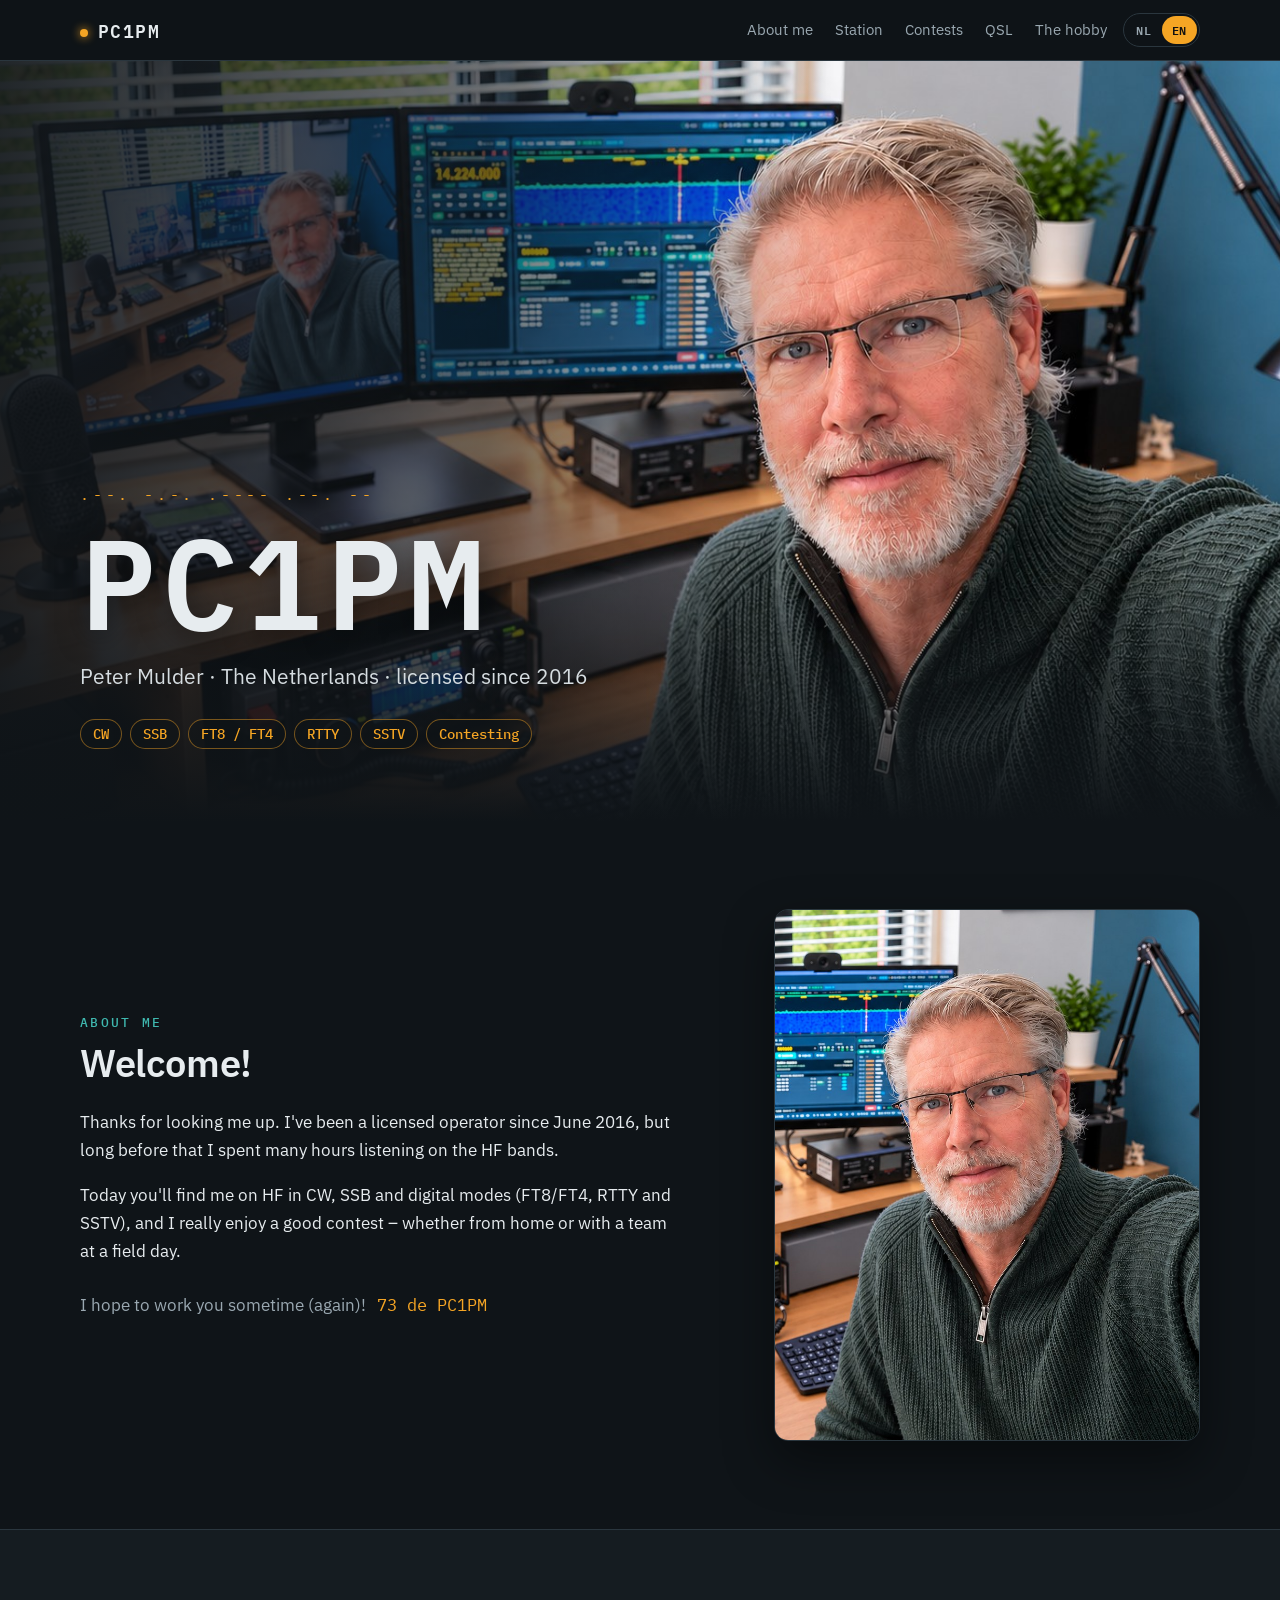
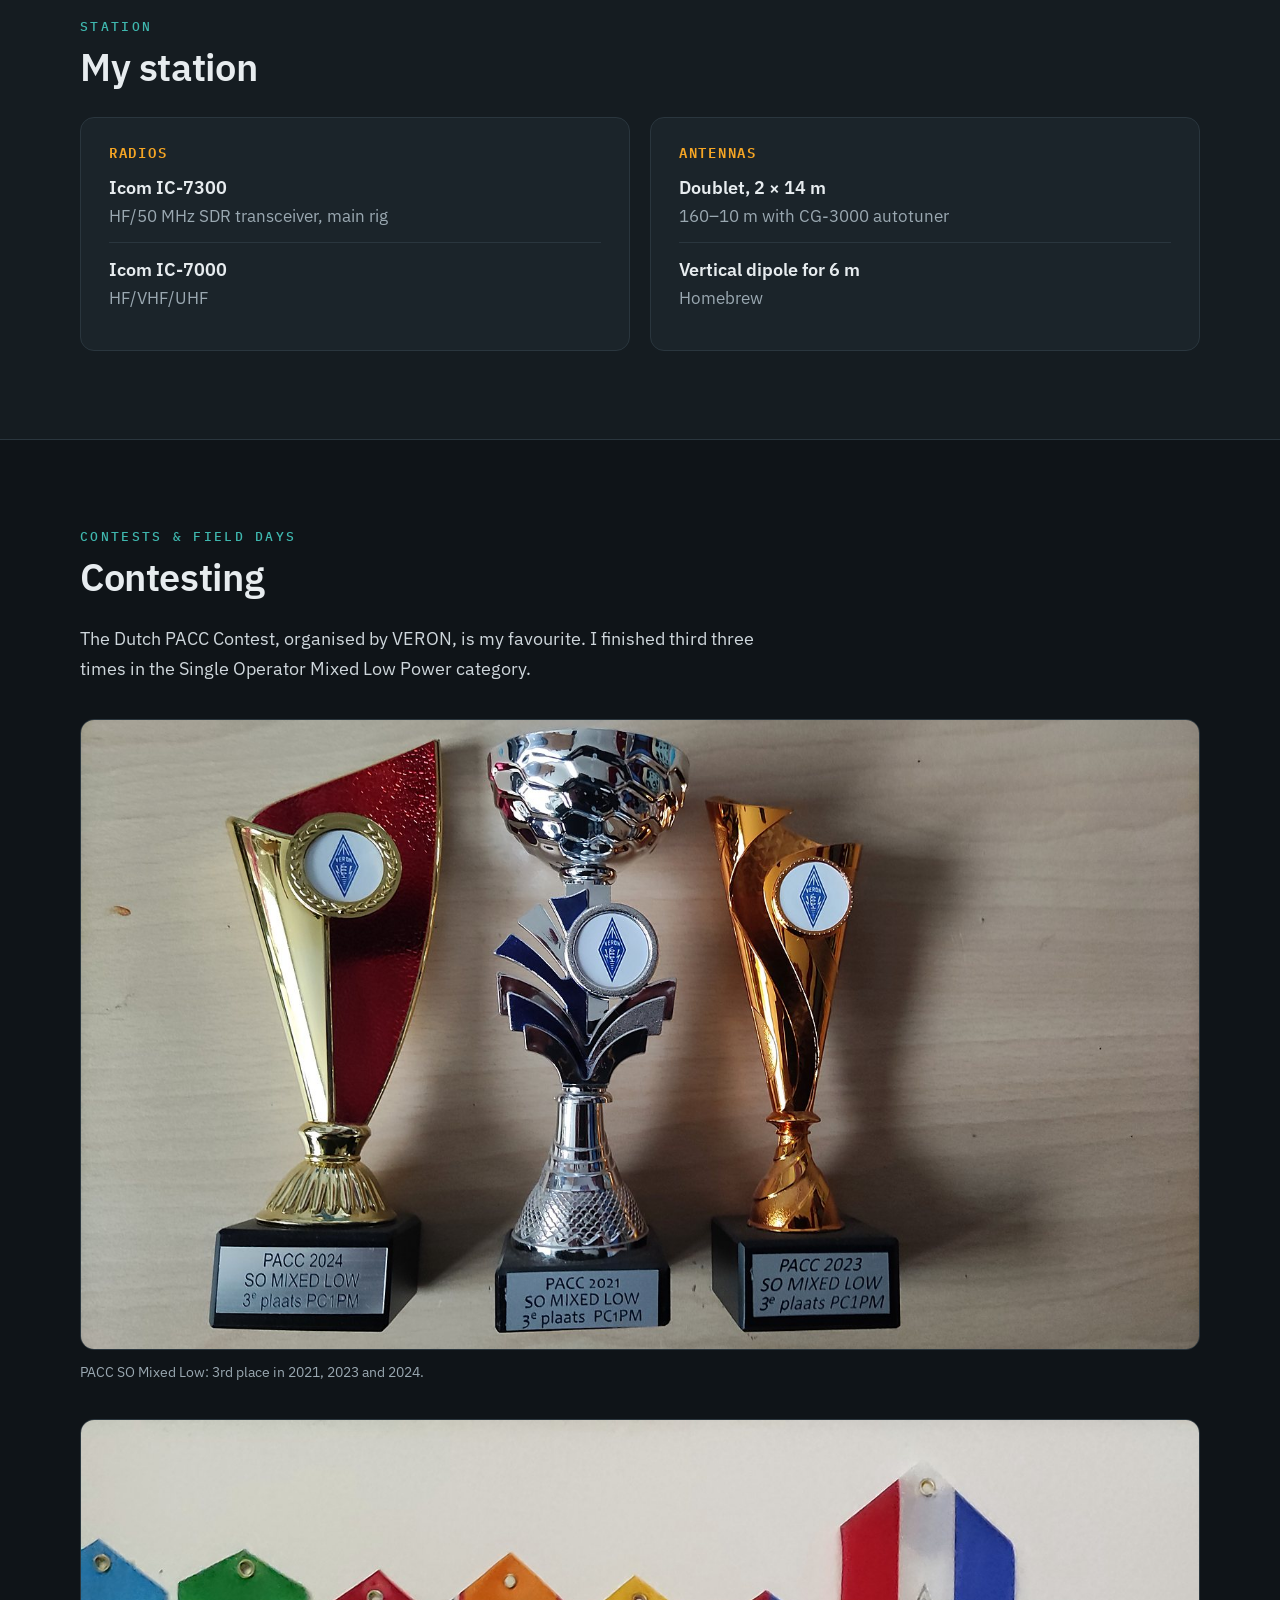
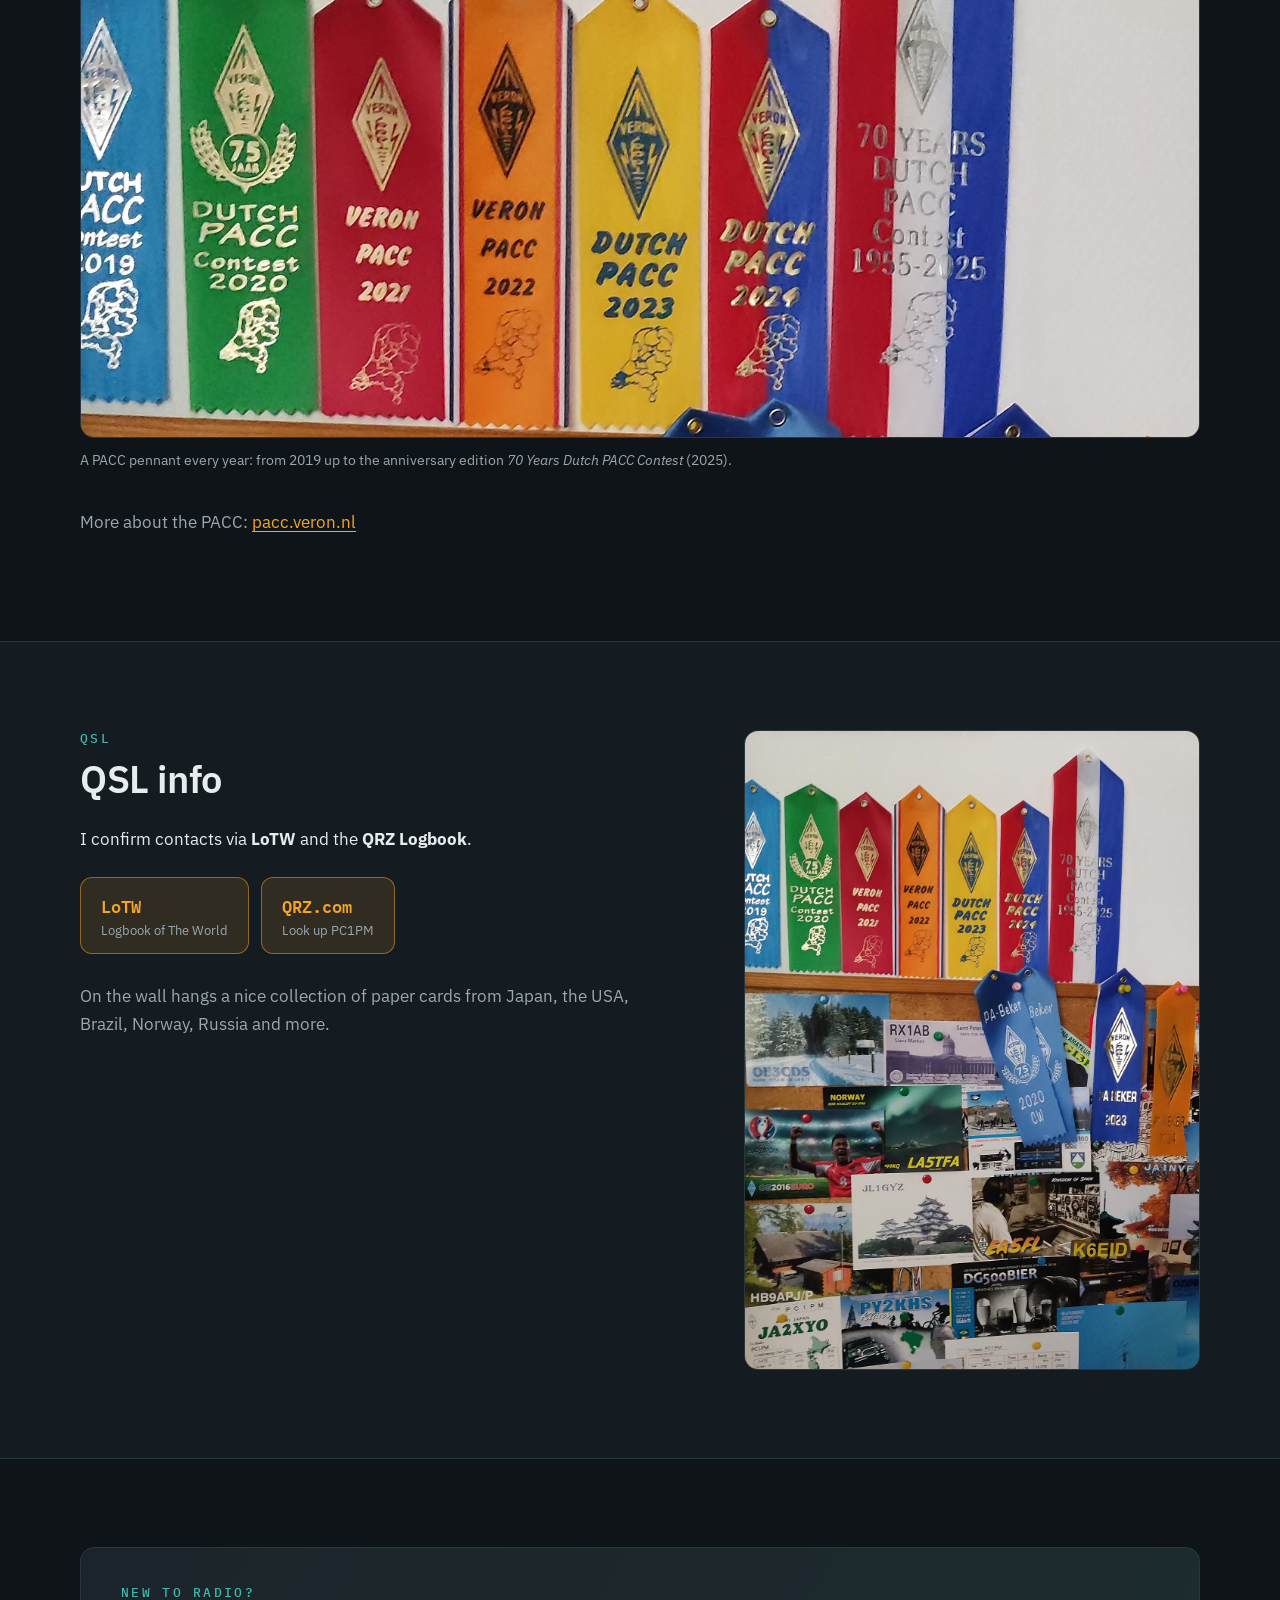
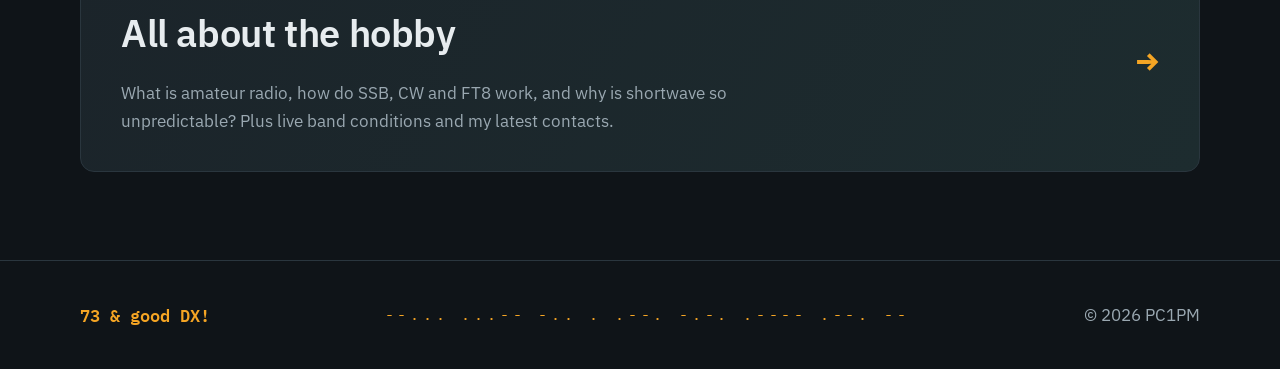
==== en/index.html @ 9e623120 "Eerste versie website pc1pm.nl Tweetalige statische site (NL/EN) voor zendamateur-call PC1PM: homepa" ====
<!doctype html>
<html lang="en">
<head>
  <meta charset="utf-8">
  <meta name="viewport" content="width=device-width, initial-scale=1">
  <title>PC1PM – Peter Mulder, radio amateur from the Netherlands</title>
  <meta name="description" content="PC1PM – Peter, licensed radio amateur since 2016. Active on HF in CW, SSB and digital modes, with a passion for contesting.">
  <link rel="alternate" hreflang="nl" href="https://pc1pm.nl/">
  <link rel="alternate" hreflang="en" href="https://pc1pm.nl/en/">
  <link rel="alternate" hreflang="x-default" href="https://pc1pm.nl/">
  <meta property="og:title" content="PC1PM – radio amateur from the Netherlands">
  <meta property="og:description" content="CW, SSB, FT8/FT4, RTTY, SSTV and contesting. QSL via LoTW and the QRZ Logbook.">
  <meta property="og:image" content="https://pc1pm.nl/img/web/og-pc1pm.jpg">
  <meta property="og:url" content="https://pc1pm.nl/en/">
  <meta property="og:type" content="website">
  <meta property="og:locale" content="en_GB">
  <link rel="icon" href="../favicon.svg" type="image/svg+xml">
  <link rel="preconnect" href="https://fonts.googleapis.com">
  <link rel="preconnect" href="https://fonts.gstatic.com" crossorigin>
  <link href="https://fonts.googleapis.com/css2?family=IBM+Plex+Mono:wght@500;600&family=IBM+Plex+Sans:wght@400;500;600&display=swap" rel="stylesheet">
  <link rel="stylesheet" href="../css/style.css">
</head>
<body>

<header class="topbar">
  <div class="wrap topbar__inner">
    <a class="brand" href="index.html">PC1PM</a>
    <nav class="nav" aria-label="Main menu">
      <a href="#about">About me</a>
      <a href="#station">Station</a>
      <a href="#contests">Contests</a>
      <a href="#qsl">QSL</a>
      <a href="hobby.html">The hobby</a>
    </nav>
    <div class="lang-switch" aria-label="Language">
      <a href="../index.html" hreflang="nl" lang="nl">NL</a>
      <a href="index.html" aria-current="true" lang="en">EN</a>
    </div>
  </div>
</header>

<main id="top">

  <!-- HERO -->
  <section class="hero">
    <img class="hero__img" src="../img/web/peter-shack-hero.jpg" alt="Peter, PC1PM, at his station with the Icom IC-7300 and two screens running SDR software" width="1448" height="815">
    <div class="hero__shade"></div>
    <div class="wrap hero__content">
      <p class="morse" aria-hidden="true">.--. -.-. .---- .--. --</p>
      <h1 class="hero__call">PC1PM</h1>
      <p class="hero__sub">Peter Mulder · The Netherlands · licensed since 2016</p>
      <ul class="tags" aria-label="Modes">
        <li>CW</li><li>SSB</li><li>FT8 / FT4</li><li>RTTY</li><li>SSTV</li><li>Contesting</li>
      </ul>
    </div>
  </section>


  <!-- ABOUT -->
  <section id="about" class="section wrap split">
    <div>
      <p class="kicker">About me</p>
      <h2>Welcome!</h2>
      <p>Thanks for looking me up. I've been a licensed operator since June 2016, but long before that I spent many hours listening on the HF bands.</p>
      <p>Today you'll find me on HF in CW, SSB and digital modes (FT8/FT4, RTTY and SSTV), and I really enjoy a good contest – whether from home or with a team at a field day.</p>
      <p class="sign">I hope to work you sometime (again)! <span class="mono">73 de PC1PM</span></p>
    </div>
    <figure class="portrait">
      <img src="../img/web/peter-portret.jpg" alt="Portrait of Peter, PC1PM, in his shack" width="808" height="1010" loading="lazy">
    </figure>
  </section>

  <!-- STATION -->
  <section id="station" class="section section--alt">
    <div class="wrap">
      <p class="kicker">Station</p>
      <h2>My station</h2>
      <div class="cards">
        <article class="card">
          <h3>Radios</h3>
          <ul class="list">
            <li><strong>Icom IC-7300</strong><span>HF/50 MHz SDR transceiver, main rig</span></li>
            <li><strong>Icom IC-7000</strong><span>HF/VHF/UHF</span></li>
          </ul>
        </article>
        <article class="card">
          <h3>Antennas</h3>
          <ul class="list">
            <li><strong>Doublet, 2 × 14 m</strong><span>160–10 m with CG-3000 autotuner</span></li>
            <li><strong>Vertical dipole for 6 m</strong><span>Homebrew</span></li>
          </ul>
        </article>
      </div>
    </div>
  </section>

  <!-- CONTESTS -->
  <section id="contests" class="section wrap">
    <p class="kicker">Contests &amp; field days</p>
    <h2>Contesting</h2>
    <p class="lead">The Dutch PACC Contest, organised by VERON, is my favourite. I finished third three times in the Single Operator Mixed Low Power category.</p>

    <figure class="wide">
      <img src="../img/web/pacc-bekers.jpg" alt="Three trophies: PACC 2024, 2021 and 2023, SO Mixed Low, 3rd place PC1PM" width="1600" height="899" loading="lazy">
      <figcaption>PACC SO Mixed Low: 3rd place in 2021, 2023 and 2024.</figcaption>
    </figure>

    <figure class="wide">
      <img src="../img/web/pacc-wimpels.jpg" alt="A row of PACC pennants from 2019 up to 70 Years Dutch PACC Contest 1955–2025" width="1600" height="883" loading="lazy">
      <figcaption>A PACC pennant every year: from 2019 up to the anniversary edition <em>70 Years Dutch PACC Contest</em> (2025).</figcaption>
    </figure>
    <p class="more">More about the PACC: <a href="https://pacc.veron.nl" rel="noopener">pacc.veron.nl</a></p>
  </section>

  <!-- QSL -->
  <section id="qsl" class="section section--alt">
    <div class="wrap split split--qsl">
      <div>
        <p class="kicker">QSL</p>
        <h2>QSL info</h2>
        <p>I confirm contacts via <strong>LoTW</strong> and the <strong>QRZ Logbook</strong>.</p>
        <div class="qsl-buttons">
          <a class="btn" href="https://lotw.arrl.org" rel="noopener">LoTW <span>Logbook of The World</span></a>
          <a class="btn" href="https://www.qrz.com/db/PC1PM" rel="noopener">QRZ.com <span>Look up PC1PM</span></a>
        </div>
        <p class="muted">On the wall hangs a nice collection of paper cards from Japan, the USA, Brazil, Norway, Russia and more.</p>
      </div>
      <figure class="qsl-wall">
        <img src="../img/web/qsl-wand.jpg" alt="Pin board with PACC pennants, PA Cup pennants and QSL cards from all over the world" width="1200" height="2135" loading="lazy">
      </figure>
    </div>
  </section>

  <!-- TEASER HOBBY -->
  <section class="section wrap">
    <a class="teaser" href="hobby.html">
      <div>
        <p class="kicker">New to radio?</p>
        <h2>All about the hobby</h2>
        <p>What is amateur radio, how do SSB, CW and FT8 work, and why is shortwave so unpredictable? Plus live band conditions and my latest contacts.</p>
      </div>
      <span class="teaser__arrow" aria-hidden="true">→</span>
    </a>
  </section>

</main>

<footer class="footer">
  <div class="wrap footer__inner">
    <p class="mono">73 &amp; good DX!</p>
    <p class="morse" aria-hidden="true">--... ...-- -.. . .--. -.-. .---- .--. --</p>
    <p class="muted">© 2026 PC1PM</p>
  </div>
</footer>

</body>
</html>
---- css/style.css ----
/* PC1PM – stijl. Donker "shack"-thema met een amberkleurig accent, als het display van een transceiver. */

:root {
  --bg: #0f1418;
  --bg-alt: #151c21;
  --surface: #1b242a;
  --line: #2a363e;
  --text: #e7ecef;
  --muted: #9aa8b1;
  --accent: #f5a524;       /* amber, als een frequentie-display */
  --accent-soft: rgba(245, 165, 36, .12);
  --teal: #3fb8af;         /* de muur van de shack */
  --radius: 14px;
  --wrap: 1120px;
  --mono: "IBM Plex Mono", ui-monospace, Consolas, monospace;
  --sans: "IBM Plex Sans", system-ui, -apple-system, "Segoe UI", sans-serif;
}

*, *::before, *::after { box-sizing: border-box; }

html { scroll-behavior: smooth; scroll-padding-top: 72px; }

body {
  margin: 0;
  background: var(--bg);
  color: var(--text);
  font: 400 17px/1.65 var(--sans);
  -webkit-font-smoothing: antialiased;
}

img { max-width: 100%; height: auto; display: block; }
a { color: var(--accent); text-underline-offset: 3px; }
a:hover { color: #ffc35c; }

h1, h2, h3 { line-height: 1.15; margin: 0 0 .6em; }
h2 { font-size: clamp(1.7rem, 3.2vw, 2.4rem); font-weight: 600; letter-spacing: -.01em; }
h3 { font-size: 1.1rem; font-weight: 600; }
p { margin: 0 0 1em; }

.wrap { width: min(100% - 32px, var(--wrap)); margin-inline: auto; }
.mono { font-family: var(--mono); }
.muted { color: var(--muted); }

/* ---------- topbar ---------- */
.topbar {
  position: sticky; top: 0; z-index: 10;
  background: rgba(15, 20, 24, .82);
  backdrop-filter: blur(10px);
  border-bottom: 1px solid var(--line);
}
.topbar__inner { display: flex; align-items: center; justify-content: space-between; height: 60px; gap: 16px; }
.brand {
  font: 600 1.15rem var(--mono); letter-spacing: .08em;
  color: var(--text); text-decoration: none;
}
.brand::before { content: ""; display: inline-block; width: 8px; height: 8px; border-radius: 50%; background: var(--accent); margin-right: 10px; box-shadow: 0 0 10px var(--accent); vertical-align: middle; }
.nav { display: flex; gap: 22px; overflow-x: auto; scrollbar-width: none; }
.nav a { color: var(--muted); text-decoration: none; font-size: .95rem; white-space: nowrap; }
.nav a:hover, .nav a[aria-current="page"] { color: var(--text); }
.nav { margin-left: auto; }

.lang-switch { display: flex; border: 1px solid var(--line); border-radius: 999px; padding: 2px; flex: none; }
.lang-switch a {
  font: 600 .78rem var(--mono); letter-spacing: .06em;
  padding: 4px 10px; border-radius: 999px;
  color: var(--muted); text-decoration: none;
}
.lang-switch a:hover { color: var(--text); }
.lang-switch a[aria-current] { background: var(--accent); color: #111; }

/* ---------- teaser naar hobbypagina ---------- */
.teaser {
  display: flex; align-items: center; justify-content: space-between; gap: 32px;
  padding: 36px 40px; border-radius: var(--radius);
  background: linear-gradient(120deg, var(--surface), #1d2c2f);
  border: 1px solid var(--line); color: var(--text); text-decoration: none;
  transition: border-color .2s;
}
.teaser:hover { border-color: rgba(245,165,36,.6); color: var(--text); }
.teaser p:last-child { margin: 0; color: var(--muted); max-width: 62ch; }
.teaser__arrow { font: 600 2.4rem var(--mono); color: var(--accent); flex: none; }

/* ---------- hobbypagina ---------- */
.page-head { padding: 72px 0 24px; }
.page-head h1 { font-size: clamp(2.2rem, 5vw, 3.4rem); font-weight: 600; letter-spacing: -.015em; }
.page-head .lead { margin-bottom: 0; }

.toc { display: flex; flex-wrap: wrap; gap: 8px; list-style: none; padding: 0; margin: 28px 0 0; counter-reset: toc; }
.toc a {
  display: inline-block; padding: 7px 14px; border-radius: 999px;
  background: var(--surface); border: 1px solid var(--line);
  color: var(--text); text-decoration: none; font-size: .92rem;
}
.toc a::before { counter-increment: toc; content: counter(toc, decimal-leading-zero) " "; font-family: var(--mono); color: var(--accent); }
.toc a:hover { border-color: var(--accent); }

.prose { max-width: 68ch; }
.prose p { color: #cfd7dc; }

.modes { display: grid; grid-template-columns: repeat(3, 1fr); gap: 20px; margin-top: 28px; }
.mode-card { background: var(--surface); border: 1px solid var(--line); border-radius: var(--radius); padding: 24px 26px; }
.mode-card__tag { font: 600 1.5rem var(--mono); color: var(--accent); margin: 0 0 2px; }
.mode-card__name { color: var(--teal); font-size: .85rem; margin: 0 0 12px; }
.mode-card p { color: #cfd7dc; font-size: .97rem; }
.mode-card p:last-child { margin: 0; }
.mode-card .morse { margin: 10px 0 0; font-size: .9rem; letter-spacing: .18em; }

.table-scroll { overflow-x: auto; margin-top: 28px; border: 1px solid var(--line); border-radius: var(--radius); }
.band-table { width: 100%; border-collapse: collapse; min-width: 560px; background: var(--surface); }
.band-table th, .band-table td { text-align: left; padding: 12px 18px; border-top: 1px solid var(--line); vertical-align: top; }
.band-table thead th { border-top: 0; font: 600 .78rem var(--mono); letter-spacing: .12em; text-transform: uppercase; color: var(--muted); background: var(--bg-alt); }
.band-table td:first-child { font: 600 1.05rem var(--mono); color: var(--accent); white-space: nowrap; }
.band-table td:nth-child(2) { font-family: var(--mono); white-space: nowrap; color: var(--text); }
.band-table td:last-child { color: #cfd7dc; }

.diagram { margin: 32px 0; background: var(--surface); border: 1px solid var(--line); border-radius: var(--radius); padding: 20px; }
.diagram svg { width: 100%; height: auto; display: block; }
.diagram text { paint-order: stroke; stroke: var(--surface); stroke-width: 6px; stroke-linejoin: round; }
.diagram figcaption { margin-top: 12px; }

.facts { display: grid; grid-template-columns: repeat(2, 1fr); gap: 16px 40px; margin-top: 8px; }
.facts h3 { color: var(--text); margin-bottom: .3em; }
.facts p { color: #cfd7dc; margin: 0; }

.callout { border-left: 3px solid var(--accent); padding: 4px 0 4px 20px; margin: 28px 0; font-size: 1.1rem; color: var(--text); max-width: 62ch; }

.log-embed { margin-top: 28px; border-radius: var(--radius); overflow: hidden; border: 1px solid var(--line); background: #fff; }
.log-embed iframe { display: block; width: 100%; height: 490px; border: 0; }
.log-actions { margin-top: 16px; }

/* ---------- hero ---------- */
.hero { position: relative; min-height: min(88vh, 760px); display: flex; align-items: flex-end; overflow: hidden; }
.hero__img { position: absolute; inset: 0; width: 100%; height: 100%; object-fit: cover; object-position: 60% 35%; }
.hero__shade {
  position: absolute; inset: 0;
  background:
    linear-gradient(90deg, rgba(15,20,24,.92) 0%, rgba(15,20,24,.6) 38%, rgba(15,20,24,0) 65%),
    linear-gradient(0deg, var(--bg) 0%, rgba(15,20,24,0) 35%);
}
.hero__content { position: relative; padding: 0 0 72px; }
.hero__call {
  font: 600 clamp(3.6rem, 11vw, 8rem)/0.95 var(--mono);
  letter-spacing: .04em; margin: 0 0 .15em;
  text-shadow: 0 4px 30px rgba(0,0,0,.5);
}
.hero__sub { font-size: clamp(1.05rem, 2vw, 1.3rem); color: #d6dde1; margin-bottom: 1.2em; }
.morse { font-family: var(--mono); color: var(--accent); letter-spacing: .25em; font-size: .95rem; margin: 0 0 .8em; }

.tags { list-style: none; padding: 0; margin: 0; display: flex; flex-wrap: wrap; gap: 8px; }
.tags li {
  font: 500 .85rem var(--mono);
  padding: 5px 12px; border-radius: 999px;
  background: rgba(15,20,24,.6); border: 1px solid rgba(245,165,36,.45); color: var(--accent);
}

/* ---------- stats ---------- */
.stats { display: grid; grid-template-columns: repeat(4, 1fr); gap: 1px; background: var(--line); border: 1px solid var(--line); border-radius: var(--radius); overflow: hidden; margin-top: 8px; }
.stat { background: var(--surface); padding: 22px 20px; display: flex; flex-direction: column; gap: 2px; }
.stat__num { font: 600 2.1rem/1.1 var(--mono); color: var(--accent); }
.stat__label { color: var(--muted); font-size: .9rem; }
.footnote { color: var(--muted); font-size: .8rem; margin-top: 10px; }

/* ---------- sections ---------- */
.section { padding: 88px 0; }
.section.wrap { padding-inline: 0; }
.section--alt { background: var(--bg-alt); border-block: 1px solid var(--line); }
.kicker { font: 500 .8rem var(--mono); letter-spacing: .18em; text-transform: uppercase; color: var(--teal); margin-bottom: .8em; }
.lead { font-size: 1.15rem; color: #cfd7dc; max-width: 62ch; }

.split { display: grid; grid-template-columns: 1.2fr .8fr; gap: 56px; align-items: center; }
.split p { max-width: 60ch; }
.sign { margin-top: 1.5em; color: var(--muted); }
.sign .mono { color: var(--accent); margin-left: .4em; }

.portrait img { border-radius: var(--radius); border: 1px solid var(--line); box-shadow: 0 20px 50px rgba(0,0,0,.45); }
.portrait { margin: 0; }

/* ---------- station ---------- */
.cards { display: grid; grid-template-columns: repeat(2, 1fr); gap: 20px; margin-top: 28px; }
.card { background: var(--surface); border: 1px solid var(--line); border-radius: var(--radius); padding: 26px 28px; }
.card h3 { font-family: var(--mono); color: var(--accent); font-size: .9rem; letter-spacing: .12em; text-transform: uppercase; }
.list { list-style: none; padding: 0; margin: 0; }
.list li { display: flex; flex-direction: column; padding: 12px 0; border-top: 1px solid var(--line); }
.list li:first-child { border-top: 0; padding-top: 4px; }
.list strong { font-weight: 600; font-size: 1.1rem; }
.list span { color: var(--muted); }

/* ---------- contesten ---------- */
.wide { margin: 36px 0; }
.wide img { border-radius: var(--radius); border: 1px solid var(--line); width: 100%; }
figcaption { color: var(--muted); font-size: .9rem; margin-top: 10px; }

.timeline { list-style: none; padding: 0; margin: 40px 0; border-left: 2px solid var(--line); }
.timeline li { display: grid; grid-template-columns: 90px 1fr; gap: 16px; padding: 0 0 26px 24px; position: relative; }
.timeline li::before { content: ""; position: absolute; left: -7px; top: 8px; width: 12px; height: 12px; border-radius: 50%; background: var(--bg); border: 2px solid var(--accent); }
.timeline .when { font: 600 1rem var(--mono); color: var(--accent); padding-top: 1px; }
.timeline strong { display: block; font-size: 1.05rem; margin-bottom: 4px; }
.timeline p { color: var(--muted); margin: 0; max-width: 70ch; }
.more { color: var(--muted); }

/* ---------- QSL ---------- */
.split--qsl { grid-template-columns: 1fr .75fr; align-items: start; }
.qsl-buttons { display: flex; flex-wrap: wrap; gap: 12px; margin: 24px 0 28px; }
.btn {
  display: inline-flex; flex-direction: column; gap: 2px;
  padding: 14px 20px; border-radius: 12px;
  background: var(--accent-soft); border: 1px solid rgba(245,165,36,.5);
  color: var(--accent); text-decoration: none; font: 600 1.05rem var(--mono);
}
.btn span { font: 400 .82rem var(--sans); color: var(--muted); }
.btn:hover { background: rgba(245,165,36,.2); }
.qsl-wall { margin: 0; }
.qsl-wall img { border-radius: var(--radius); border: 1px solid var(--line); max-height: 640px; width: 100%; object-fit: cover; object-position: top; }

/* ---------- live ---------- */
.live { display: grid; grid-template-columns: repeat(2, 1fr); gap: 20px; margin-top: 28px; }
.live__item { margin: 0; background: var(--surface); border: 1px solid var(--line); border-radius: var(--radius); padding: 20px; }
.live__item figcaption { margin: 0 0 14px; color: var(--text); font-weight: 500; }
.live__item img { margin-inline: auto; border-radius: 8px; background: #fff; }

/* ---------- footer ---------- */
.footer { border-top: 1px solid var(--line); padding: 40px 0; }
.footer__inner { display: flex; flex-wrap: wrap; justify-content: space-between; align-items: center; gap: 12px; }
.footer p { margin: 0; }
.footer .mono { color: var(--accent); font-weight: 600; }

/* ---------- responsive ---------- */
@media (max-width: 860px) {
  .stats { grid-template-columns: repeat(2, 1fr); }
  .split, .split--qsl, .cards, .live { grid-template-columns: 1fr; gap: 32px; }
  .portrait { max-width: 420px; }
  .section { padding: 64px 0; }
  .hero { min-height: 0; display: block; }
  .hero__img { position: relative; height: auto; aspect-ratio: 4 / 3.4; object-position: 74% 30%; }
  .hero__shade { inset: auto 0 auto 0; top: 0; height: calc(100vw * 3.4 / 4); background: linear-gradient(0deg, var(--bg) 0%, rgba(15,20,24,0) 30%); }
  .hero__content { margin-top: -48px; padding-bottom: 40px; }
  .timeline li { grid-template-columns: 1fr; gap: 2px; }
  .modes, .facts { grid-template-columns: 1fr; }
  .teaser { padding: 28px 24px; }
  .teaser__arrow { display: none; }
}
@media (min-width: 861px) and (max-width: 1000px) {
  .modes { grid-template-columns: repeat(2, 1fr); }
}
@media (max-width: 640px) {
  .topbar__inner { flex-wrap: wrap; height: auto; padding: 10px 0 8px; row-gap: 6px; }
  .nav { order: 3; width: 100%; margin-left: 0; gap: 18px; }
  .nav a { font-size: .88rem; }
  .lang-switch { margin-left: auto; }
  html { scroll-padding-top: 96px; }
  .diagram { padding: 12px; }
  .diagram text { font-size: 21px; }
}
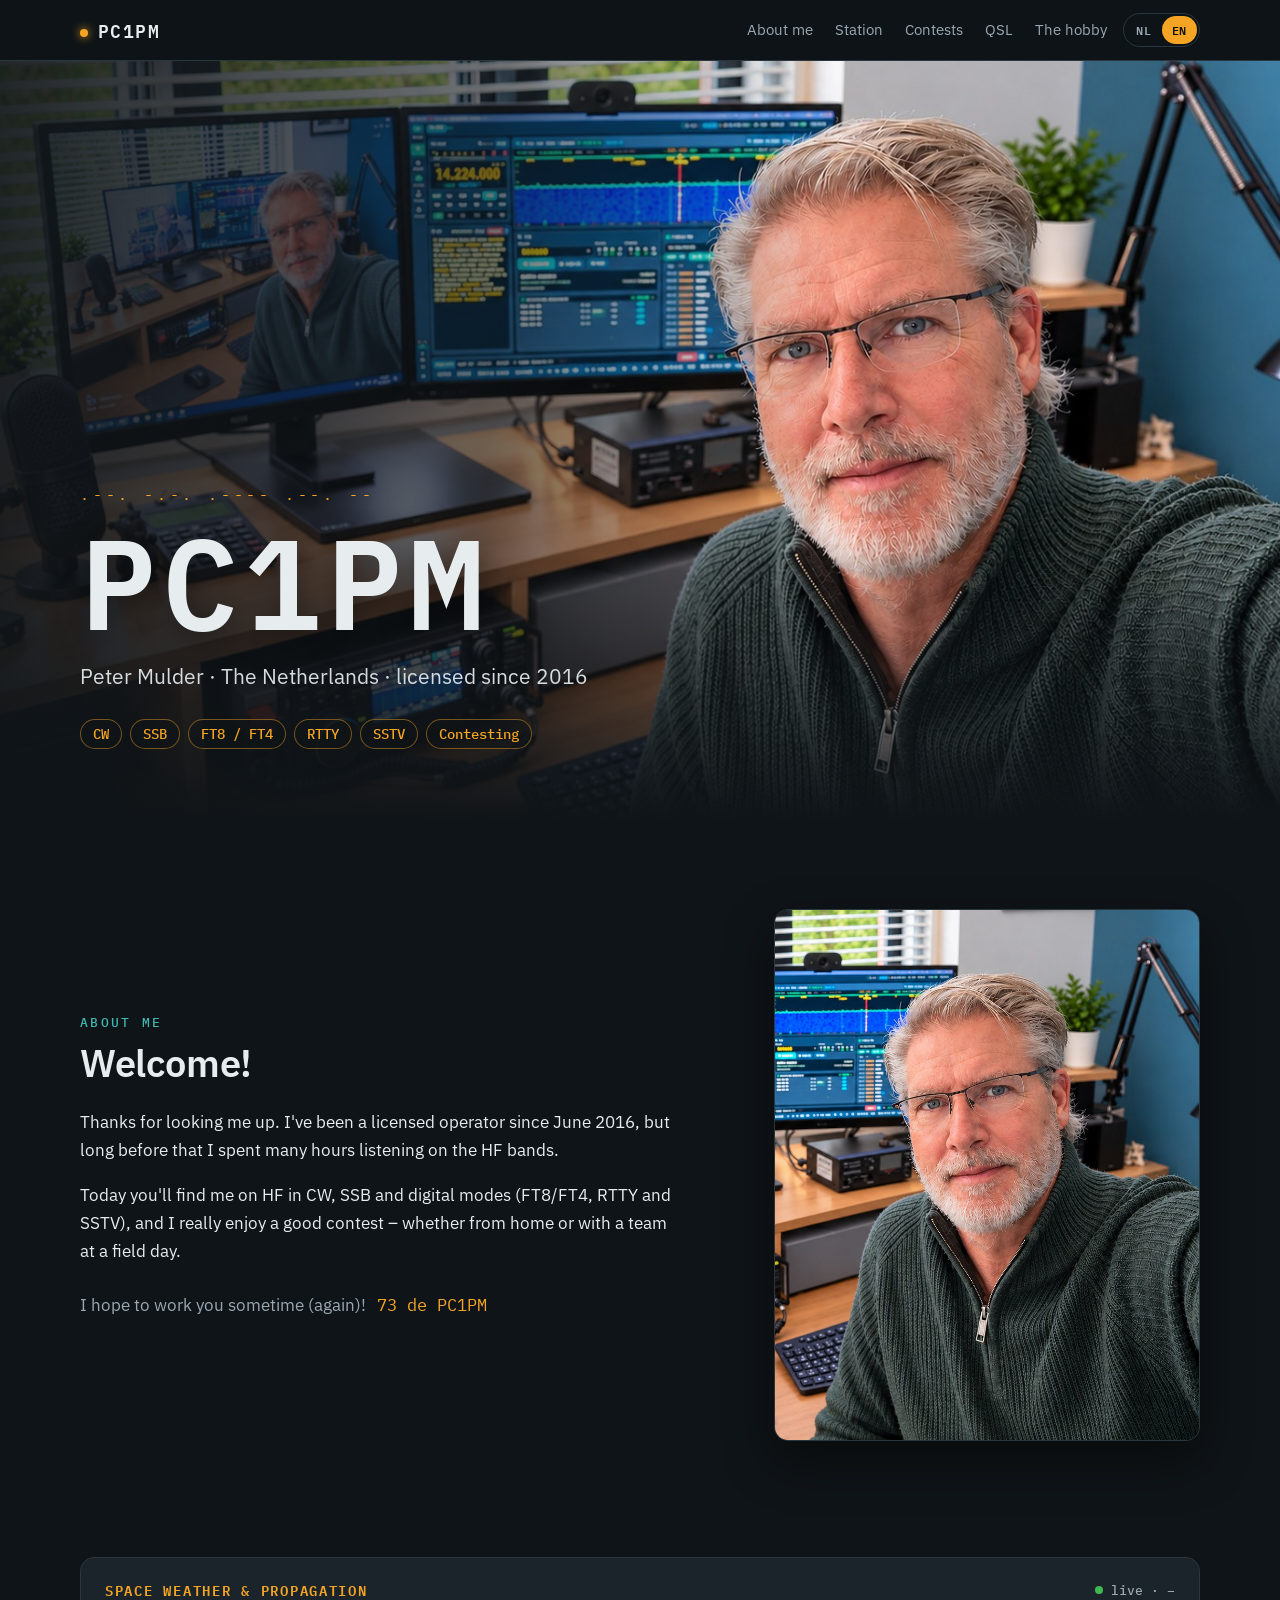
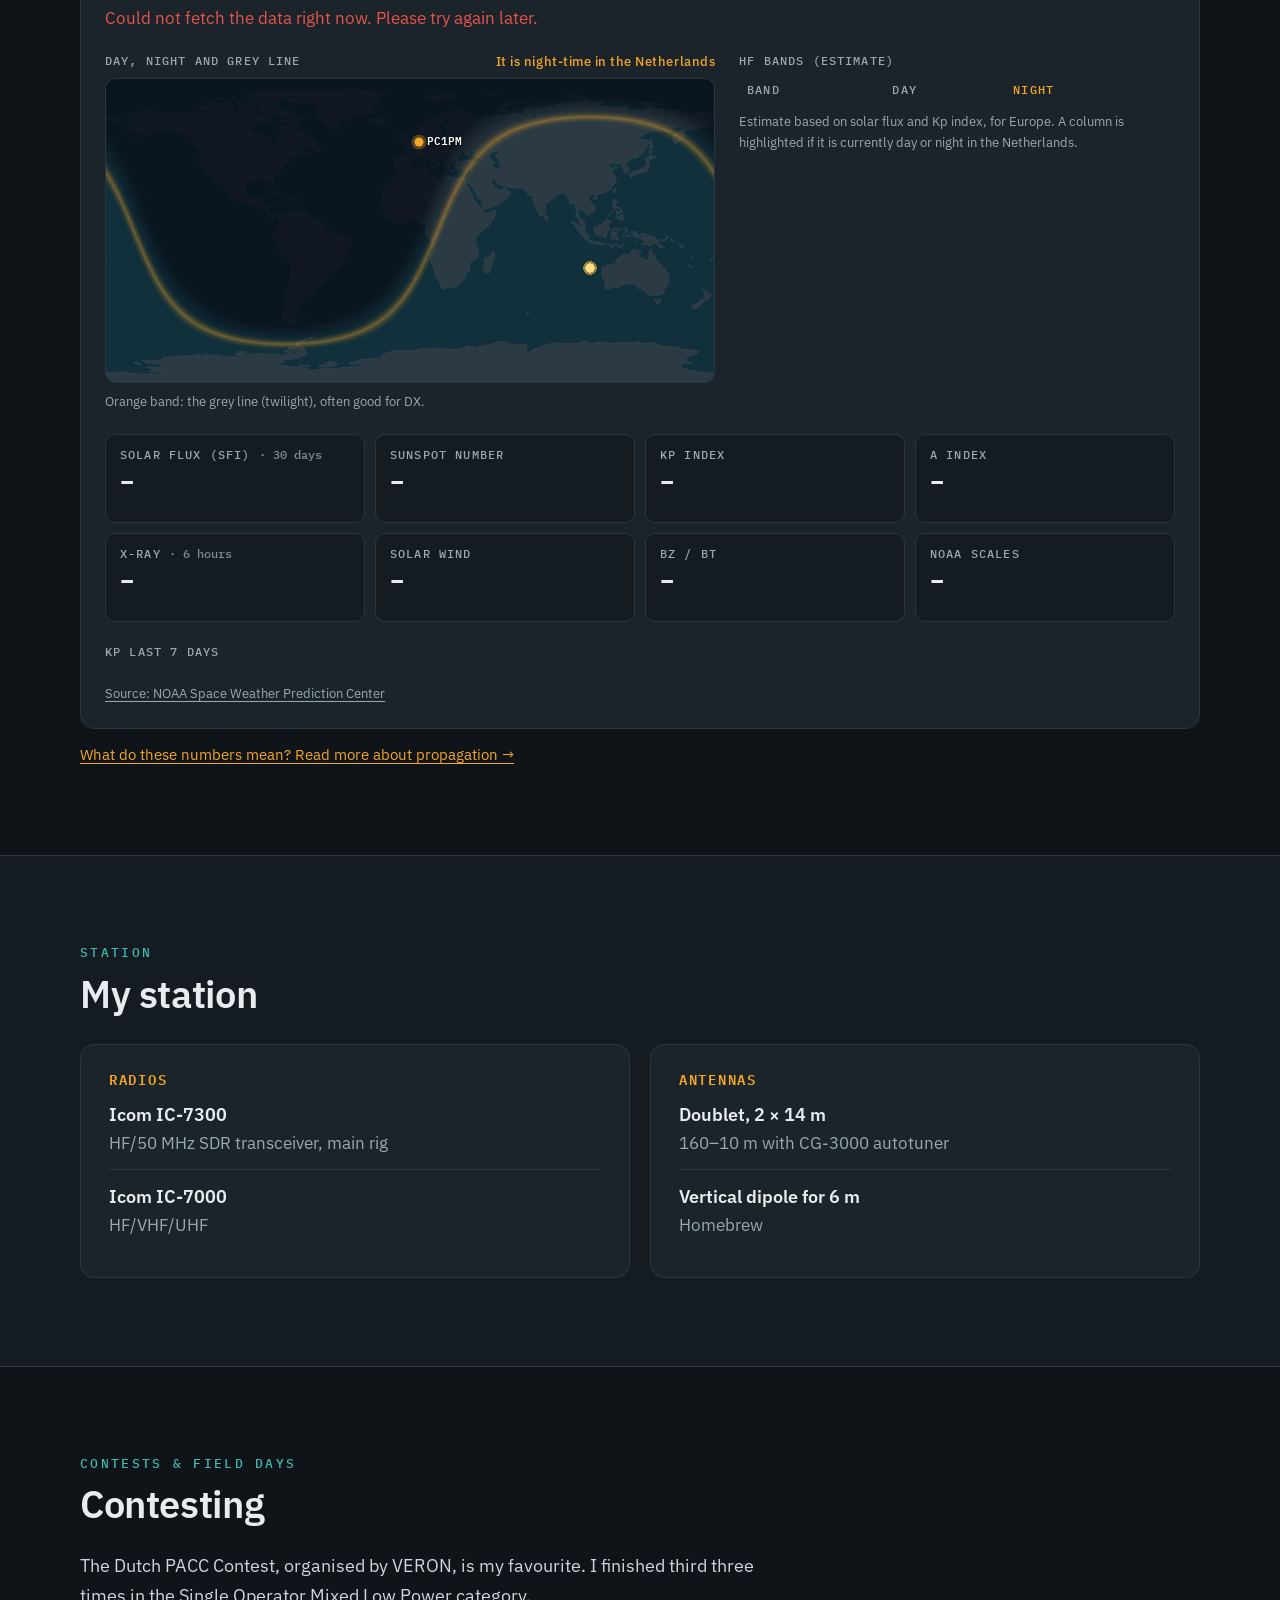
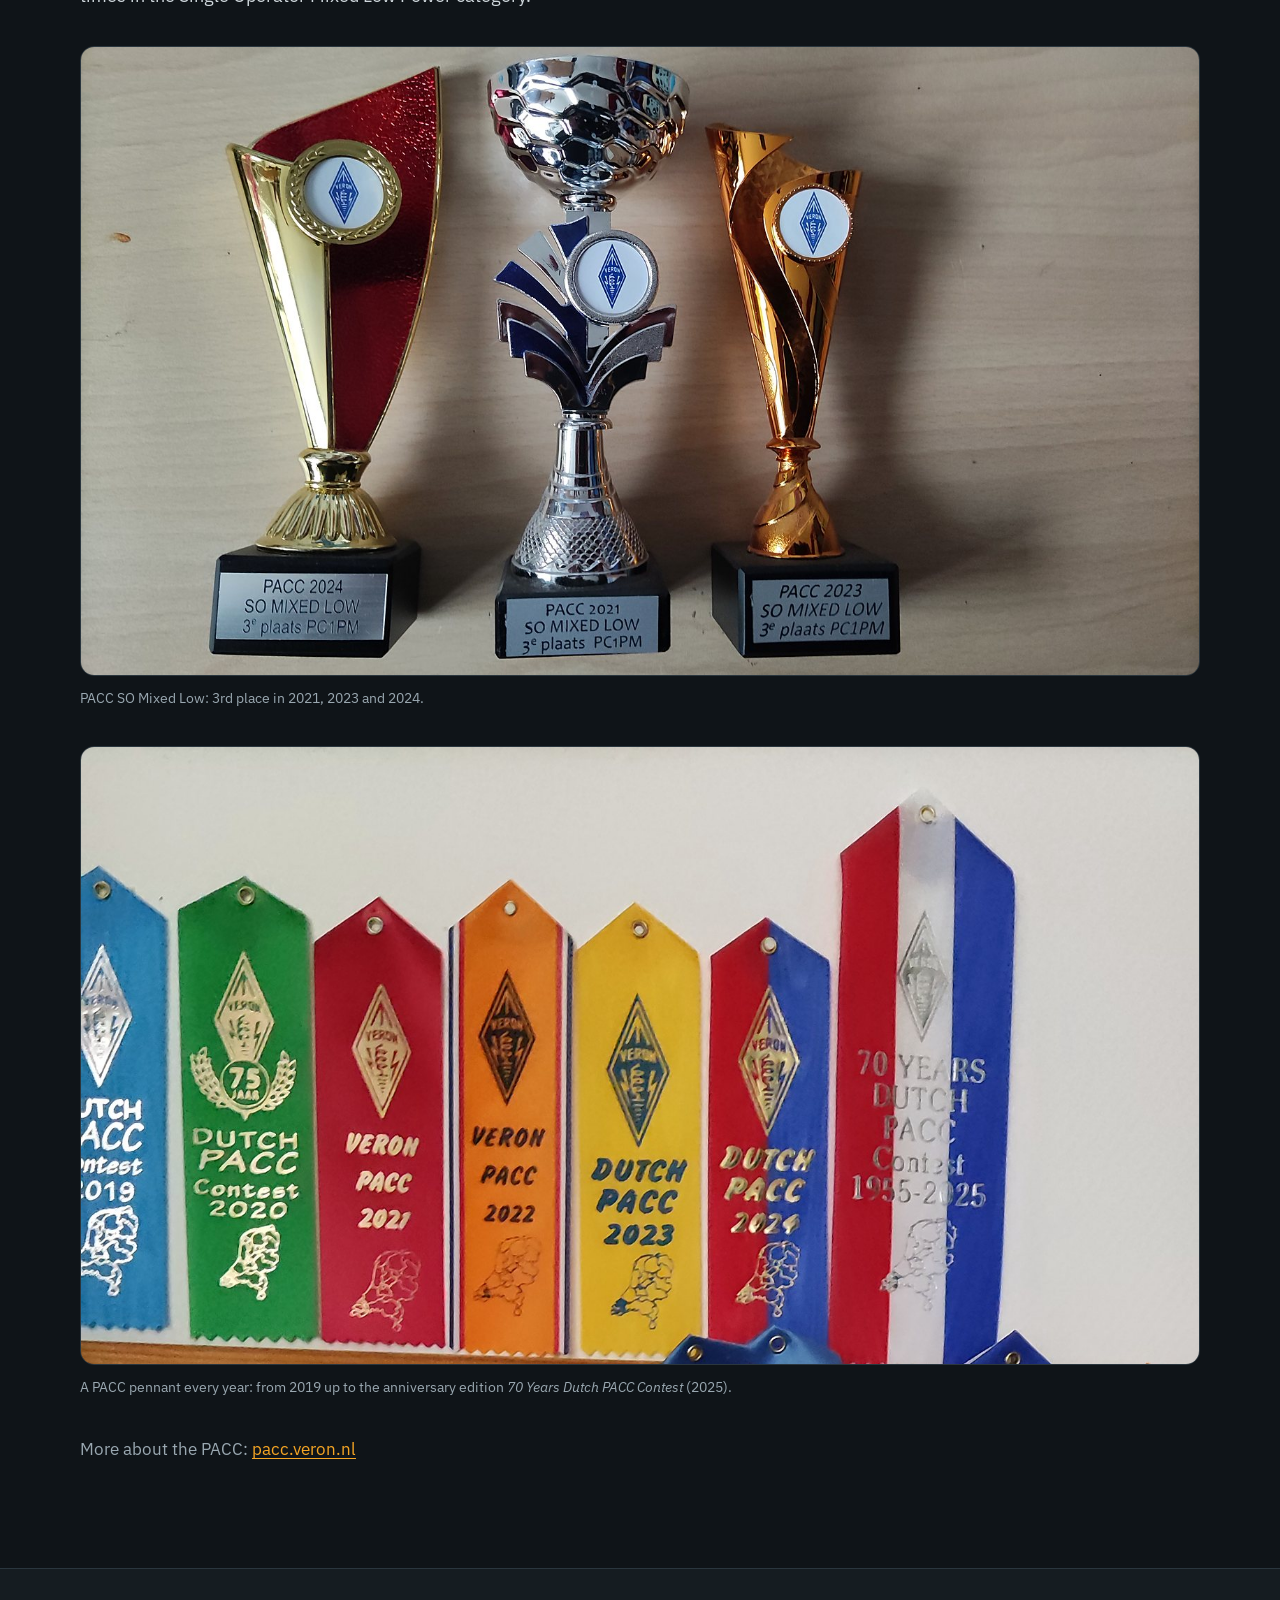
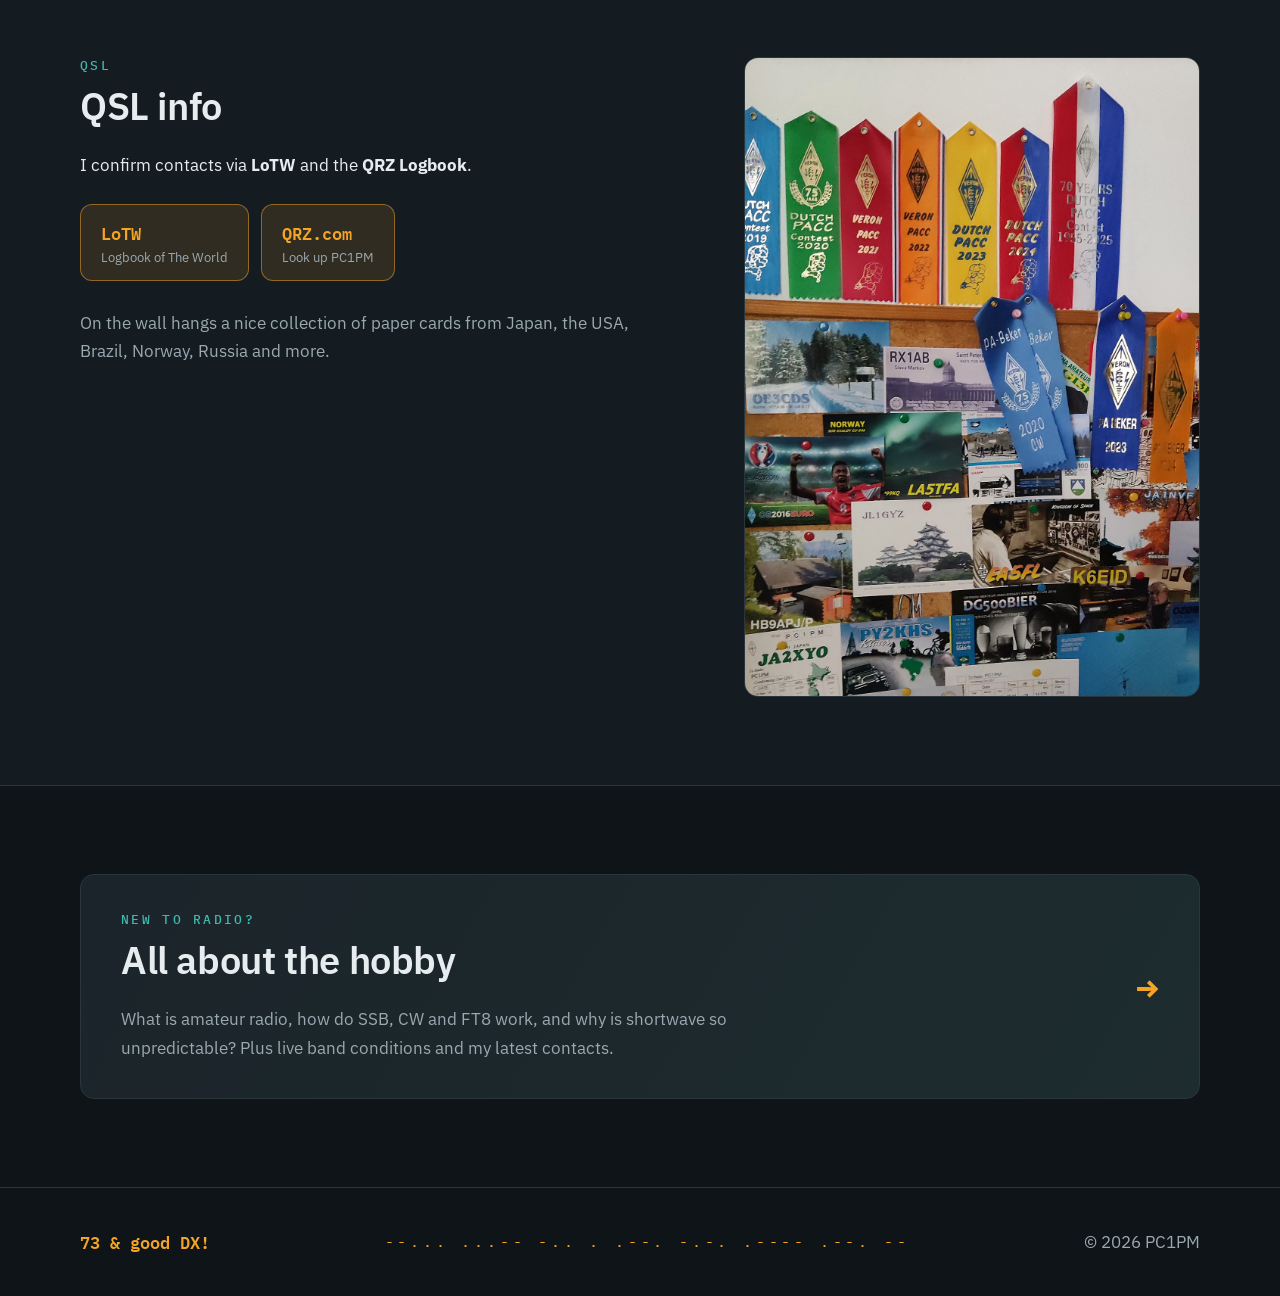
==== commit 809b1828: "Live ruimteweer-widget op homepage en hobbypagina Eigen widget met live NOAA SWPC-data (SFI, zonnevl" ====
--- a/en/index.html
+++ b/en/index.html
@@ -68,6 +68,14 @@
     <figure class="portrait">
       <img src="../img/web/peter-portret.jpg" alt="Portrait of Peter, PC1PM, in his shack" width="808" height="1010" loading="lazy">
     </figure>
+  </section>
+
+  <!-- SPACE WEATHER -->
+  <section id="spaceweather" class="section section--flush-top wrap" aria-label="Space weather and propagation">
+    <div class="sw" data-sw data-map="../img/web/world-land.svg">
+      <p class="muted">Loading live space weather from NOAA… (JavaScript required)</p>
+    </div>
+    <p class="sw-more"><a href="hobby.html#propagation">What do these numbers mean? Read more about propagation →</a></p>
   </section>
 
   <!-- STATION -->
@@ -153,5 +161,6 @@
   </div>
 </footer>
 
+<script src="../js/spaceweather.js" defer></script>
 </body>
 </html>
--- a/css/style.css
+++ b/css/style.css
@@ -213,6 +213,7 @@
 .qsl-wall img { border-radius: var(--radius); border: 1px solid var(--line); max-height: 640px; width: 100%; object-fit: cover; object-position: top; }
 
 /* ---------- live ---------- */
+.live--single { grid-template-columns: 1fr !important; }
 .live { display: grid; grid-template-columns: repeat(2, 1fr); gap: 20px; margin-top: 28px; }
 .live__item { margin: 0; background: var(--surface); border: 1px solid var(--line); border-radius: var(--radius); padding: 20px; }
 .live__item figcaption { margin: 0 0 14px; color: var(--text); font-weight: 500; }
@@ -251,3 +252,80 @@
   .diagram { padding: 12px; }
   .diagram text { font-size: 21px; }
 }
+
+/* ---------- ruimteweer-widget (js/spaceweather.js) ---------- */
+.sw { margin-top: 28px; background: var(--surface); border: 1px solid var(--line); border-radius: var(--radius); padding: 24px; }
+.sw-head { display: flex; justify-content: space-between; align-items: flex-start; gap: 16px; margin-bottom: 20px; }
+.sw-title { font-family: var(--mono); color: var(--accent); font-size: .9rem; letter-spacing: .12em; text-transform: uppercase; margin: 0 0 6px; }
+.sw-summary { margin: 0; font-size: 1.08rem; color: var(--text); max-width: 60ch; }
+.is-error .sw-summary { color: #e5534b; }
+.sw-live { margin: 0; font: 500 .8rem var(--mono); color: var(--muted); white-space: nowrap; display: flex; align-items: center; gap: 8px; }
+.sw-live__dot { width: 8px; height: 8px; border-radius: 50%; background: #3fb950; box-shadow: 0 0 0 0 rgba(63,185,80,.6); animation: sw-pulse 2s infinite; }
+@keyframes sw-pulse { 70% { box-shadow: 0 0 0 8px rgba(63,185,80,0); } 100% { box-shadow: 0 0 0 0 rgba(63,185,80,0); } }
+@media (prefers-reduced-motion: reduce) { .sw-live__dot { animation: none; } }
+
+.sw-grid { display: grid; grid-template-columns: 1.4fr 1fr; grid-template-areas: "map bands" "tiles tiles" "kp kp"; gap: 22px 24px; }
+.sw-map { grid-area: map; margin: 0; }
+.sw-tiles { grid-area: tiles; display: grid; grid-template-columns: repeat(4, 1fr); gap: 10px; align-content: start; }
+.sw-kp { grid-area: kp; }
+.sw-bands { grid-area: bands; }
+
+.sw-label { font: 500 .72rem var(--mono); letter-spacing: .1em; text-transform: uppercase; color: var(--muted); margin: 0 0 8px; }
+.sw-label span { letter-spacing: 0; text-transform: none; opacity: .8; }
+.sw-note { color: var(--muted); font-size: .8rem; margin: 8px 0 0; }
+
+.sw-map figcaption { display: flex; justify-content: space-between; gap: 12px; flex-wrap: wrap; margin: 0 0 8px; font: 500 .72rem var(--mono); letter-spacing: .1em; text-transform: uppercase; color: var(--muted); }
+.sw-map__here { color: var(--accent); letter-spacing: .04em; text-transform: none; font-family: var(--sans); font-size: .82rem; }
+.sw-map__frame { position: relative; aspect-ratio: 2 / 1; border-radius: 10px; overflow: hidden; background: #12303b; border: 1px solid var(--line); }
+.sw-map__frame img, .sw-map__frame canvas { position: absolute; inset: 0; width: 100%; height: 100%; display: block; }
+.sw-sun, .sw-home { position: absolute; transform: translate(-50%, -50%); pointer-events: auto; }
+.sw-sun { width: 16px; height: 16px; border-radius: 50%; background: radial-gradient(circle, #ffe08a 0 40%, rgba(255,200,60,.55) 41% 60%, rgba(255,200,60,0) 61%); }
+.sw-home { width: 9px; height: 9px; border-radius: 50%; background: var(--accent); box-shadow: 0 0 0 3px rgba(245,165,36,.3); }
+.sw-home span { position: absolute; left: 12px; top: -8px; font: 600 .68rem var(--mono); color: #fff; text-shadow: 0 1px 3px #000; white-space: nowrap; }
+
+.sw-tile { background: var(--bg-alt); border: 1px solid var(--line); border-radius: 10px; padding: 12px 14px 10px; min-width: 0; }
+.sw-tile .sw-label { margin-bottom: 4px; }
+.sw-value { font: 600 1.5rem/1.2 var(--mono); color: var(--text); margin: 0; white-space: nowrap; }
+.sw-value small { font-size: .7rem; color: var(--muted); font-weight: 500; }
+.sw-sub { margin: 2px 0 0; font-size: .8rem; color: var(--muted); min-height: 1.2em; }
+.sw-spark { display: block; width: 100%; height: 30px; margin-top: 6px; }
+.sw-spark__line { fill: none; stroke: var(--accent); stroke-width: 1.6; }
+.sw-spark__area { fill: rgba(245,165,36,.12); }
+.sw-spark__dot { fill: var(--accent); }
+
+.sw-kp--ok { fill: #3fb950; } .sw-kp--warn { fill: #f5a524; } .sw-kp--bad { fill: #e5534b; }
+.sw-kp--ok-text { color: #3fb950; } .sw-kp--warn-text { color: #f5a524; } .sw-kp--bad-text { color: #e5534b; }
+.sw-kpbars { width: 100%; height: 110px; display: block; }
+.sw-kpbars__grid { stroke: var(--line); stroke-width: 1; stroke-dasharray: 3 4; }
+.sw-kpbars__label { fill: var(--muted); font: 500 10px var(--mono); }
+
+.sw-xray--A, .sw-xray--B { color: #3fb950; } .sw-xray--C { color: var(--text); } .sw-xray--M { color: #f5a524; } .sw-xray--X { color: #e5534b; }
+.sw-scale { display: inline-block; font-size: 1rem; padding: 1px 6px; border-radius: 6px; background: rgba(63,185,80,.12); color: #3fb950; }
+.sw-scale.is-active { background: rgba(229,83,75,.15); color: #e5534b; }
+
+.sw-bands table { width: 100%; border-collapse: collapse; font-size: .92rem; }
+.sw-bands th, .sw-bands td { padding: 6px 8px; border-top: 1px solid var(--line); text-align: left; }
+.sw-bands thead th { border-top: 0; font: 500 .72rem var(--mono); letter-spacing: .1em; text-transform: uppercase; color: var(--muted); }
+.sw-bands td:first-child { font: 600 .92rem var(--mono); color: var(--text); width: 30%; }
+.sw-bands th.is-now { color: var(--accent); }
+.sw-bands td.is-now { background: rgba(245,165,36,.06); }
+.sw-pill { display: inline-block; min-width: 64px; text-align: center; padding: 2px 10px; border-radius: 999px; font-size: .8rem; font-weight: 600; }
+.sw-pill--good { background: rgba(63,185,80,.15); color: #3fb950; }
+.sw-pill--fair { background: rgba(245,165,36,.15); color: #f5a524; }
+.sw-pill--poor { background: rgba(229,83,75,.14); color: #e5534b; }
+
+.sw-source { margin: 16px 0 0; font-size: .8rem; }
+.section--flush-top { padding-top: 0; }
+.sw-more { margin: 14px 0 0; font-size: .92rem; }
+.sw-source a { color: var(--muted); }
+
+@media (max-width: 960px) {
+  .sw-grid { grid-template-columns: 1fr; grid-template-areas: "map" "tiles" "bands" "kp"; }
+  .sw-tiles { grid-template-columns: repeat(4, 1fr); }
+}
+@media (max-width: 640px) {
+  .sw { padding: 16px; }
+  .sw-head { flex-direction: column; gap: 8px; }
+  .sw-tiles { grid-template-columns: repeat(2, 1fr); }
+  .sw-value { font-size: 1.25rem; }
+}
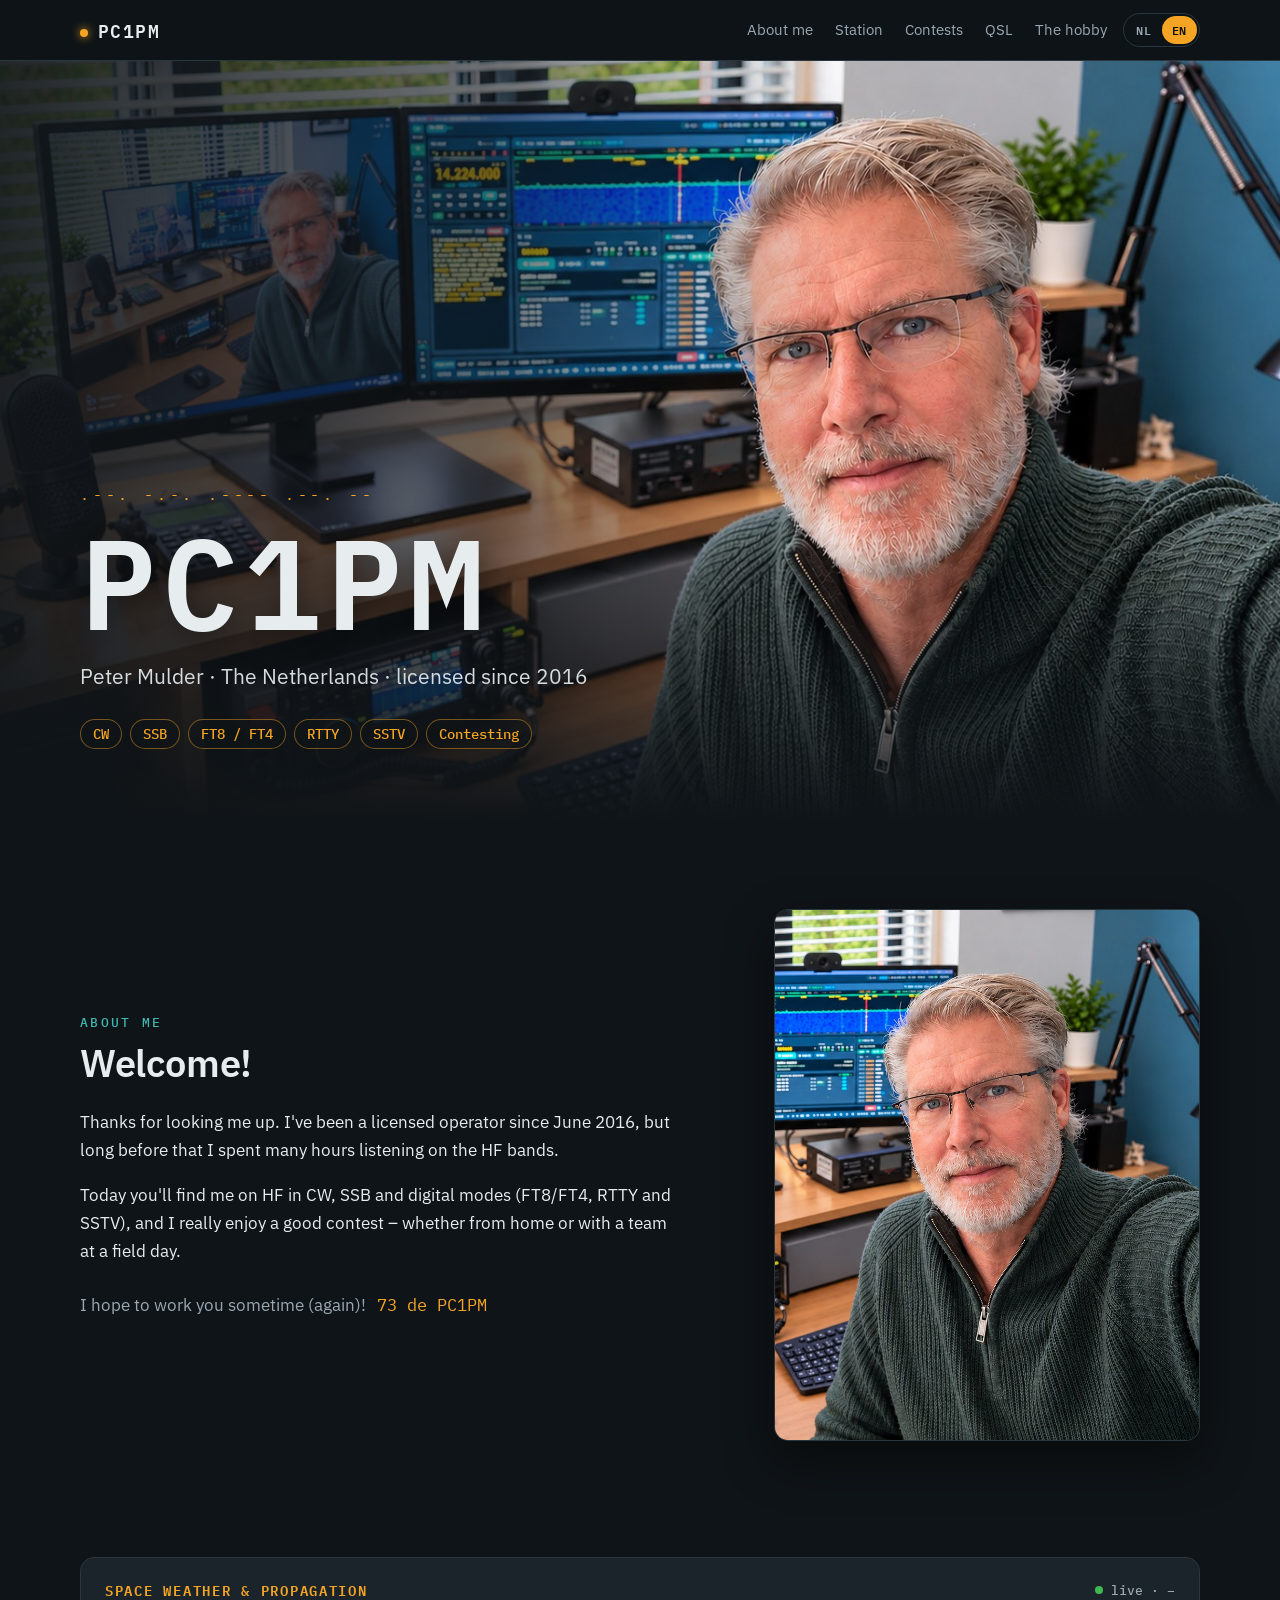
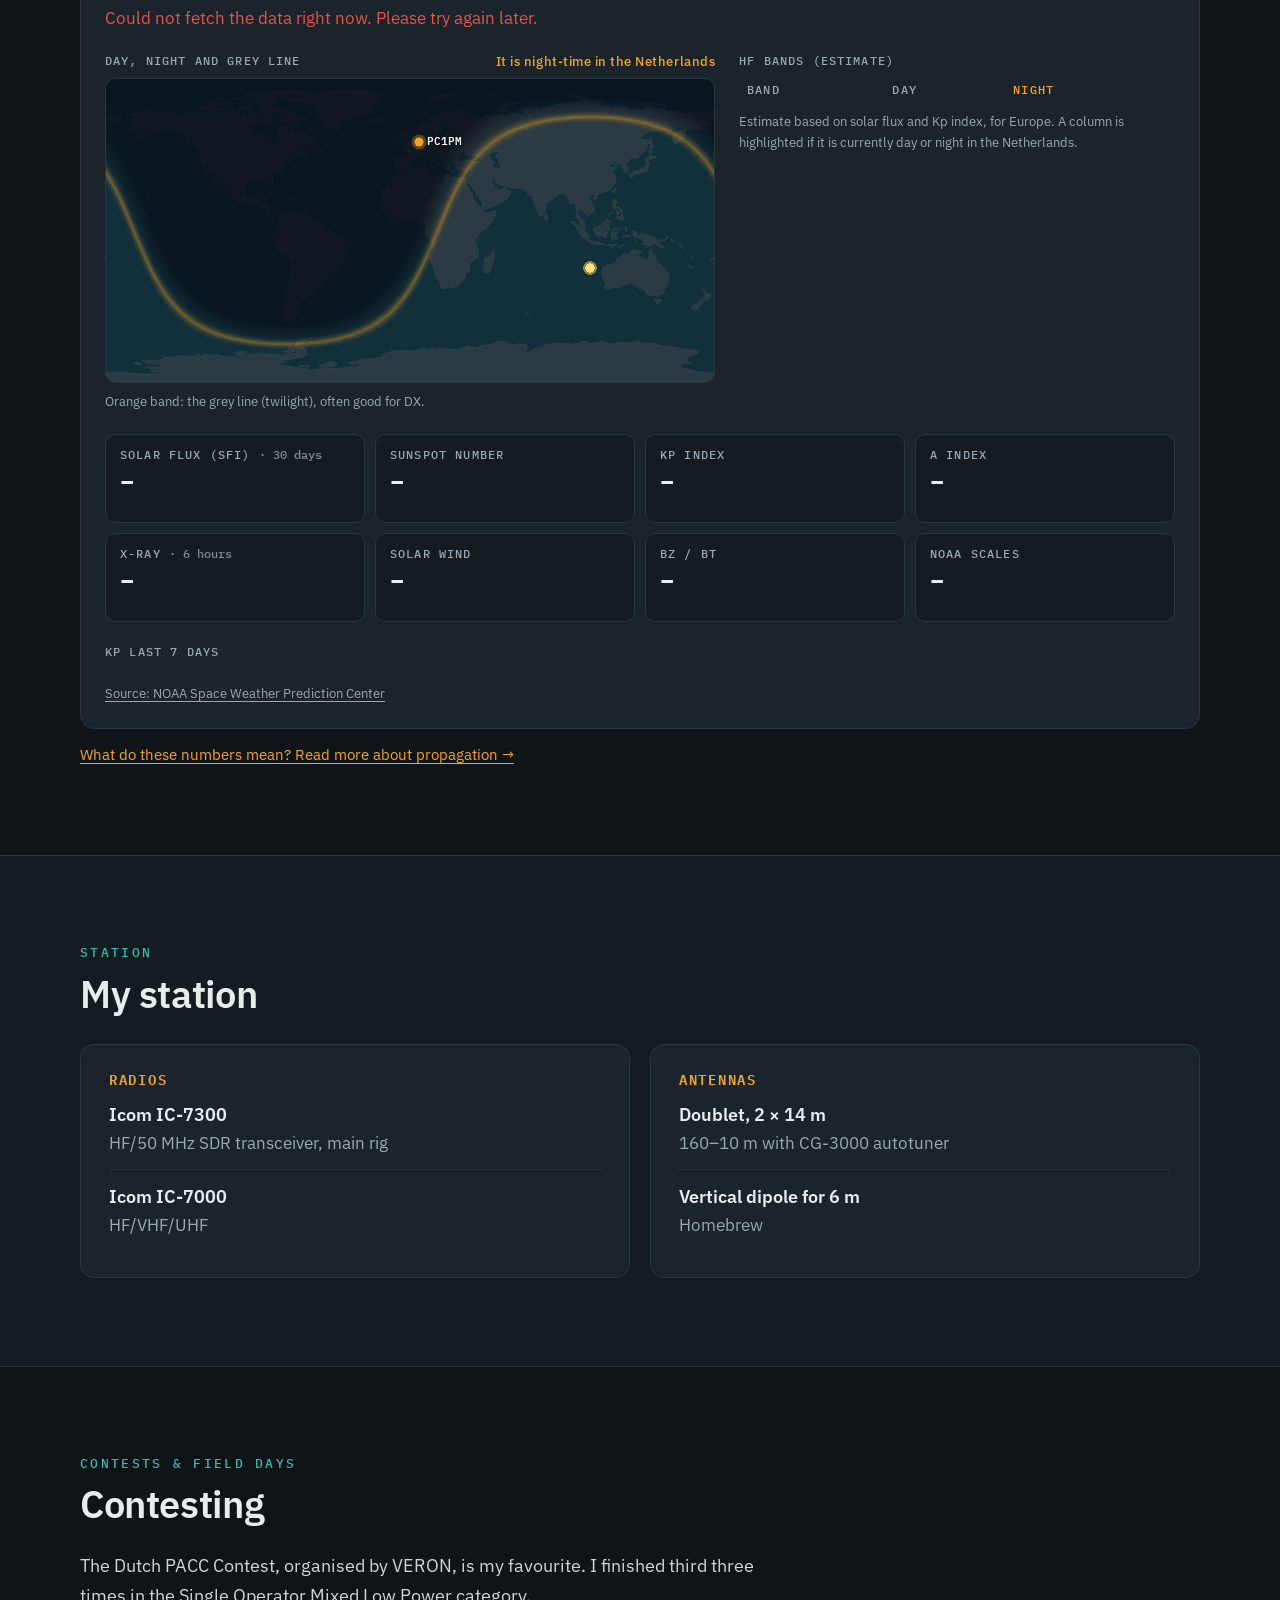
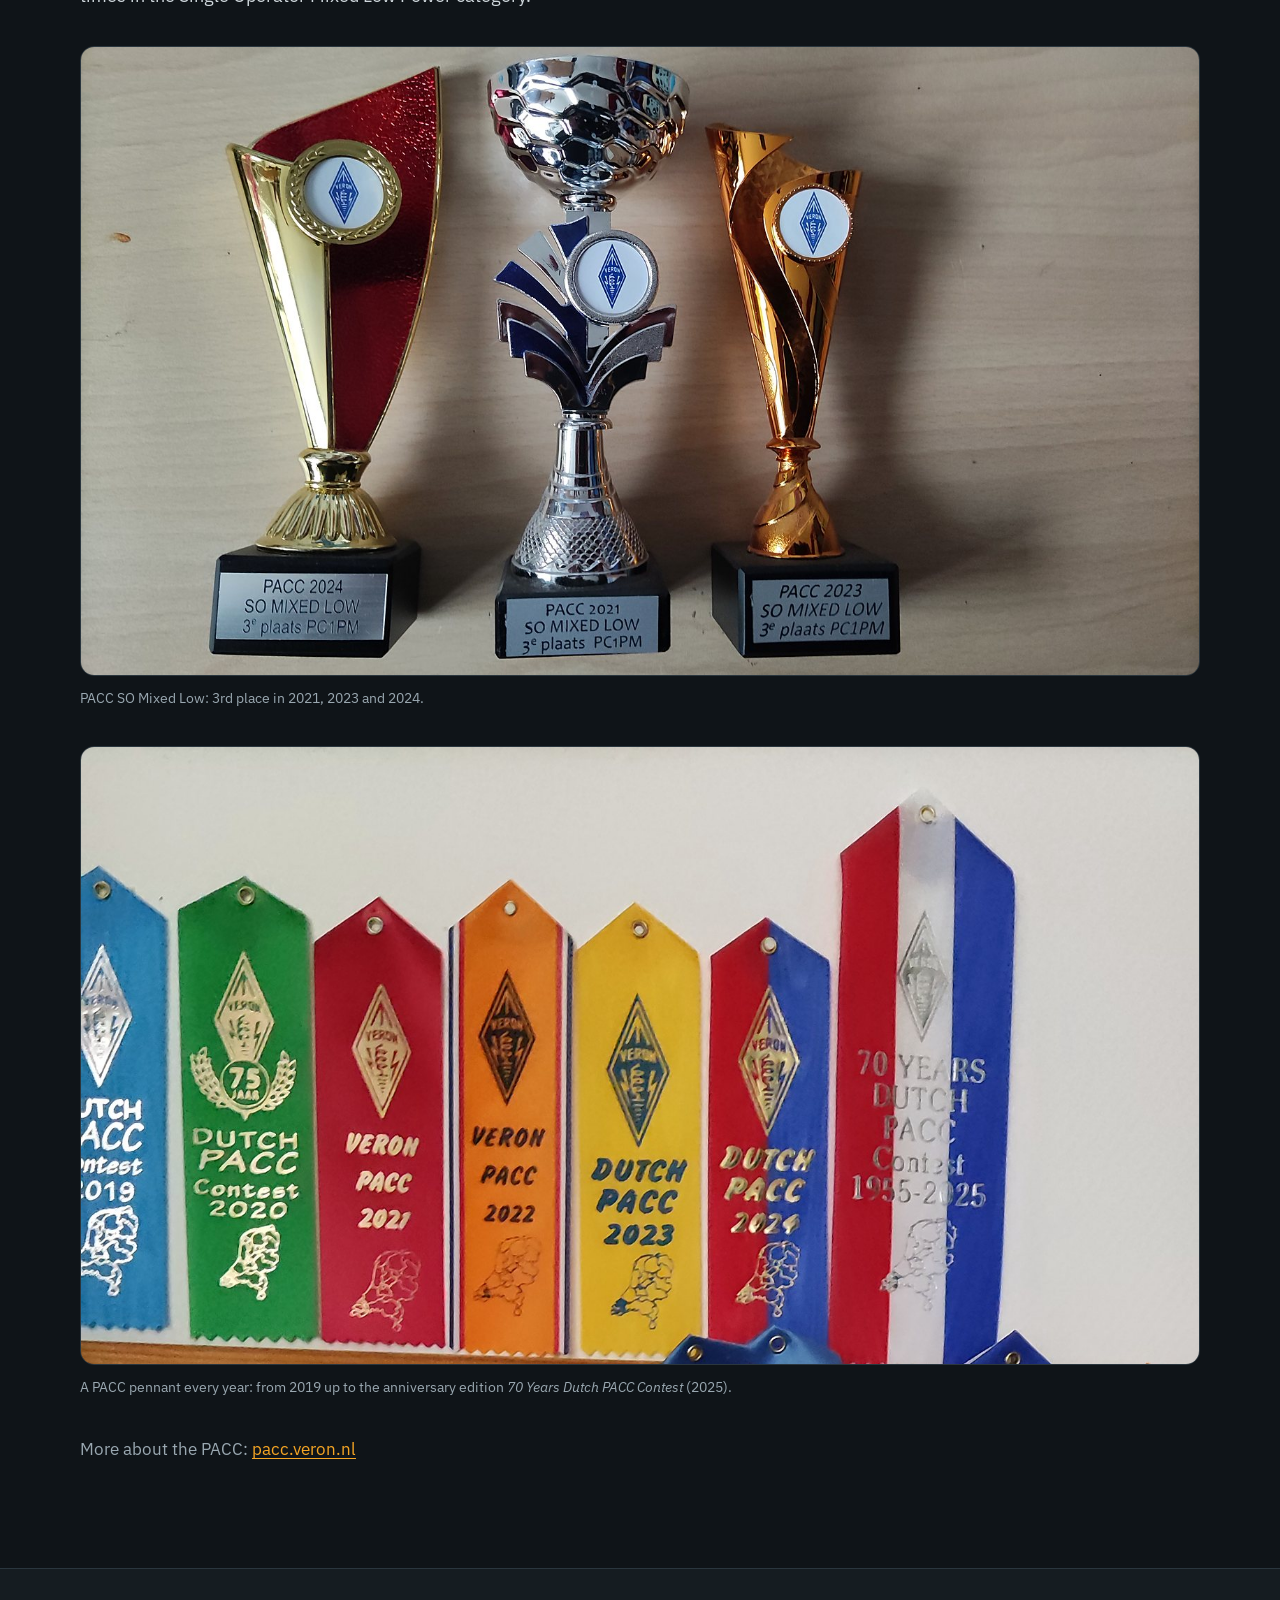
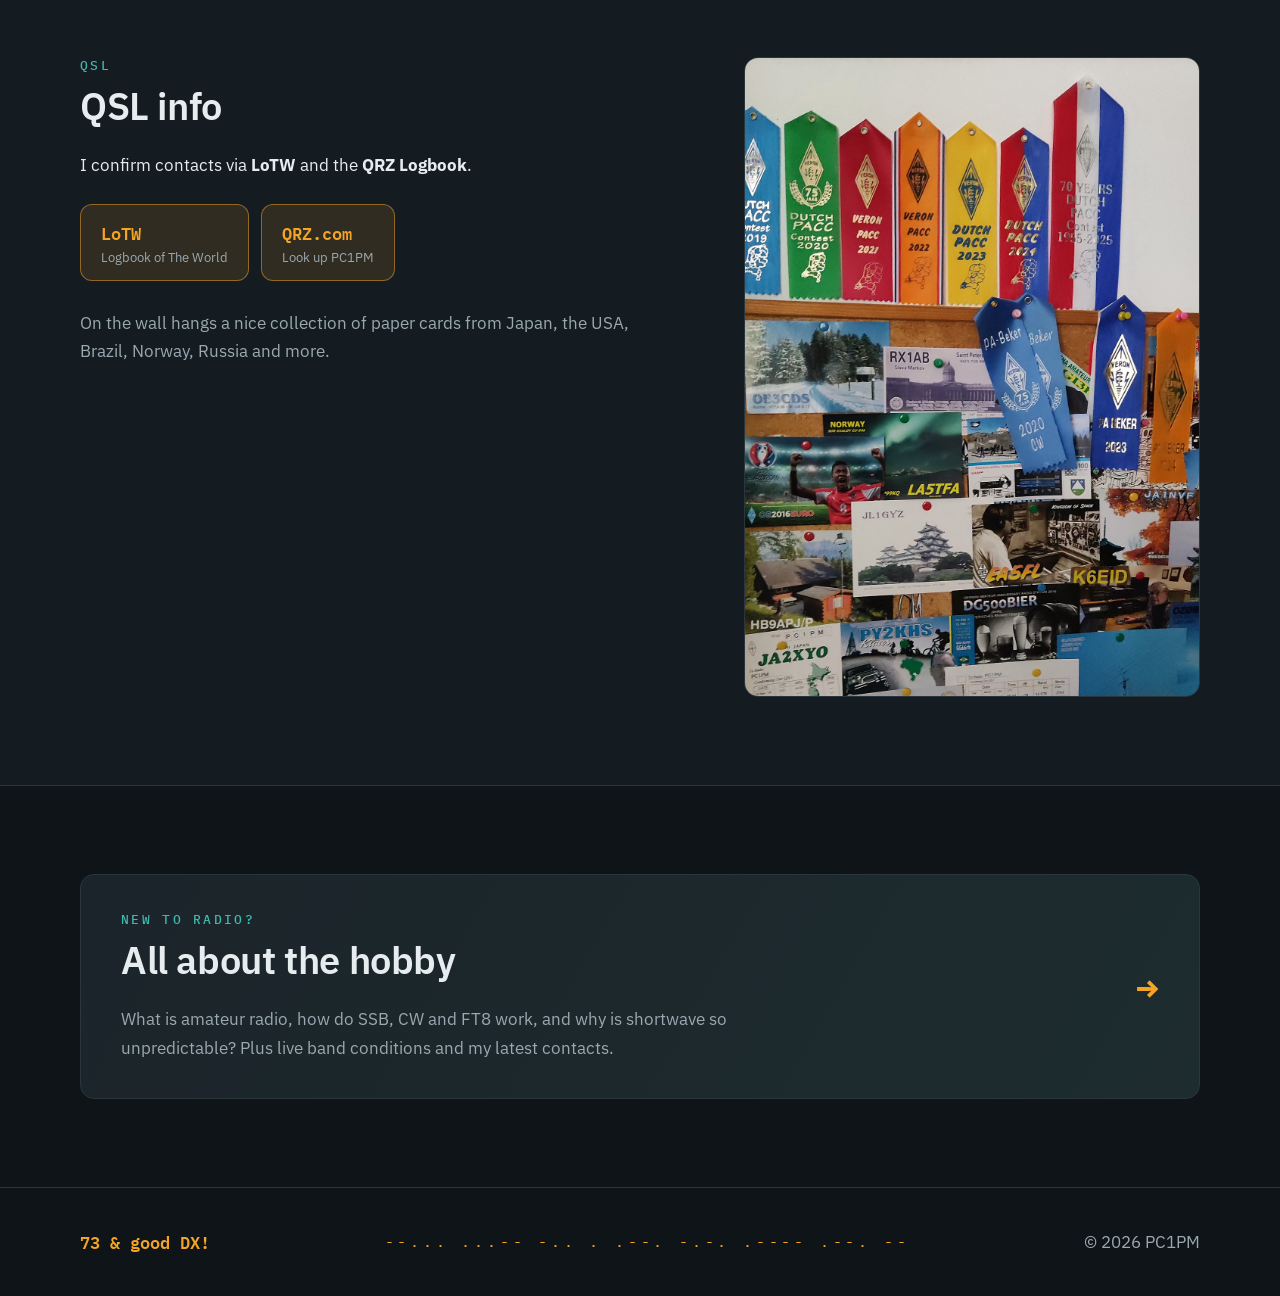
==== commit d96f272b: "Versienummer op CSS/JS-links tegen verouderde browsercache Na de widget-update zagen bezoekers met e" ====
--- a/en/index.html
+++ b/en/index.html
@@ -18,7 +18,7 @@
   <link rel="preconnect" href="https://fonts.googleapis.com">
   <link rel="preconnect" href="https://fonts.gstatic.com" crossorigin>
   <link href="https://fonts.googleapis.com/css2?family=IBM+Plex+Mono:wght@500;600&family=IBM+Plex+Sans:wght@400;500;600&display=swap" rel="stylesheet">
-  <link rel="stylesheet" href="../css/style.css">
+  <link rel="stylesheet" href="../css/style.css?v=20261119b">
 </head>
 <body>
 
@@ -161,6 +161,6 @@
   </div>
 </footer>
 
-<script src="../js/spaceweather.js" defer></script>
+<script src="../js/spaceweather.js?v=20261119b" defer></script>
 </body>
 </html>
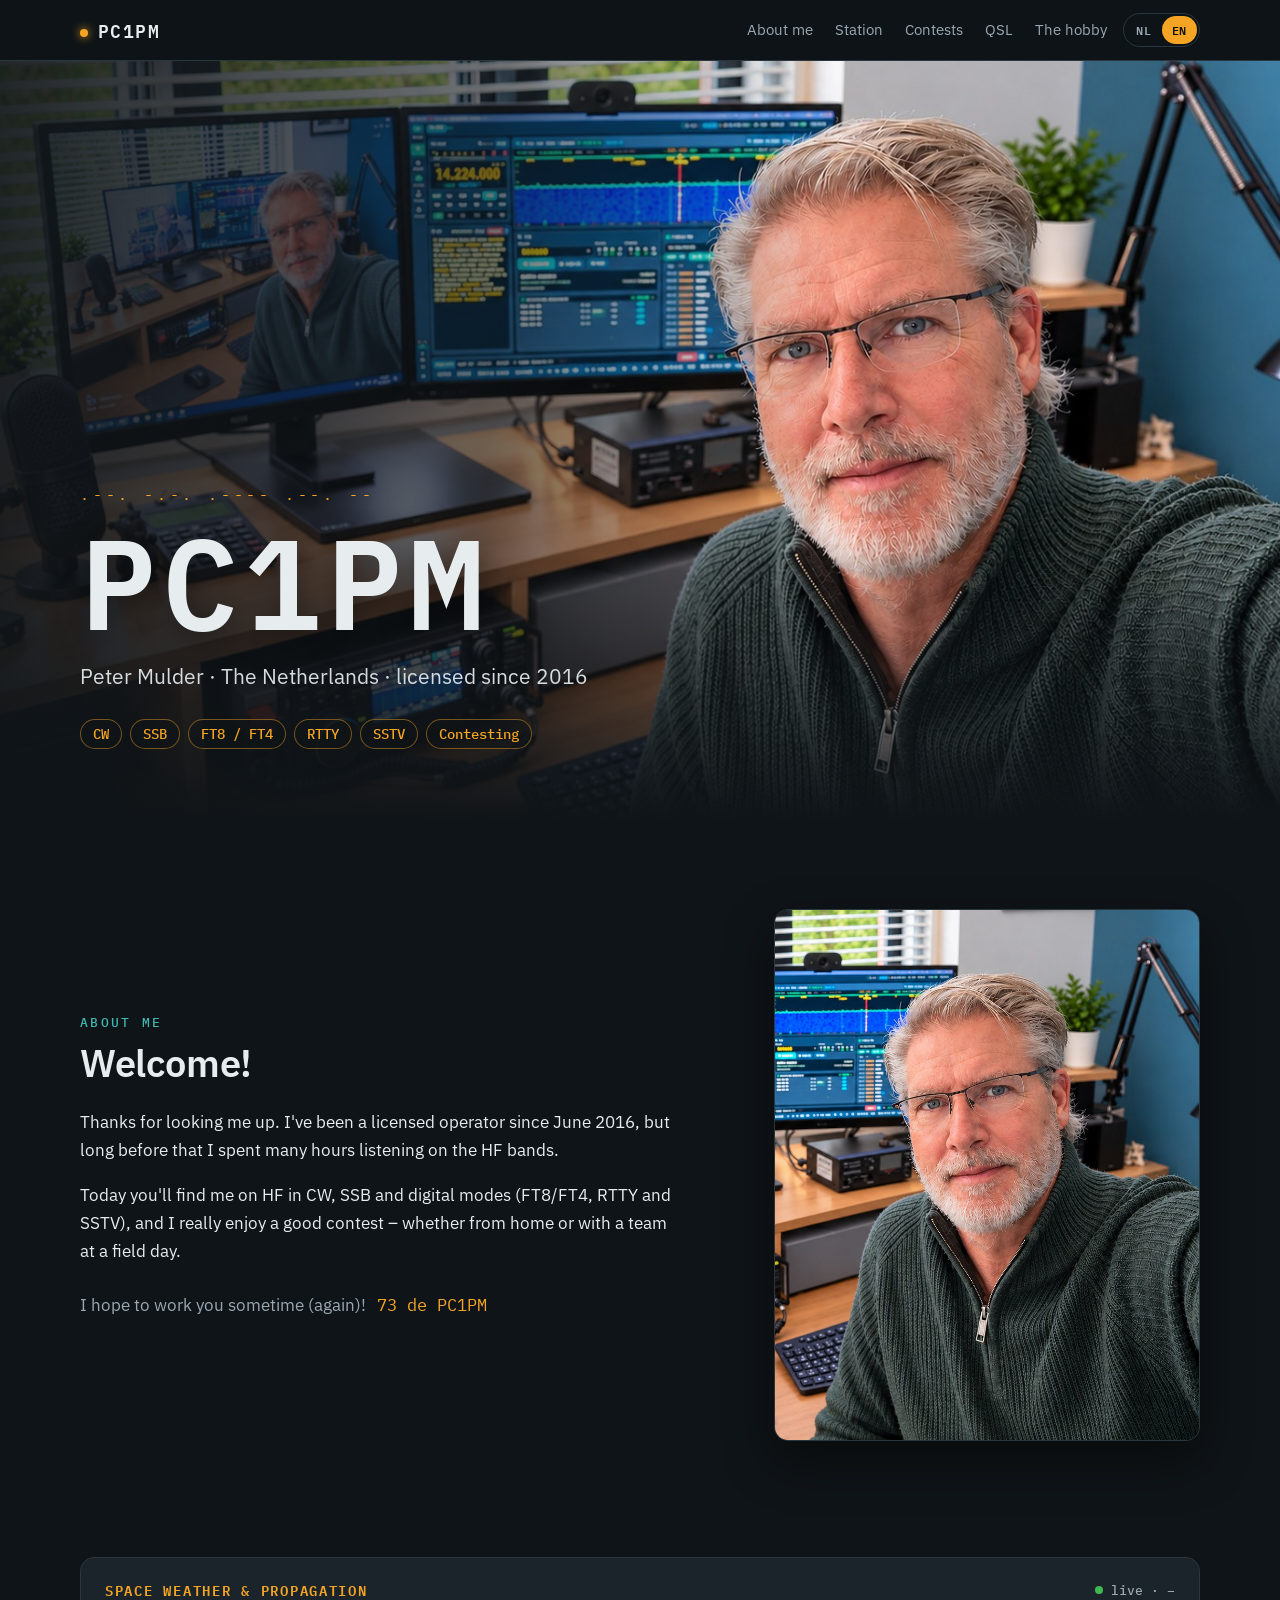
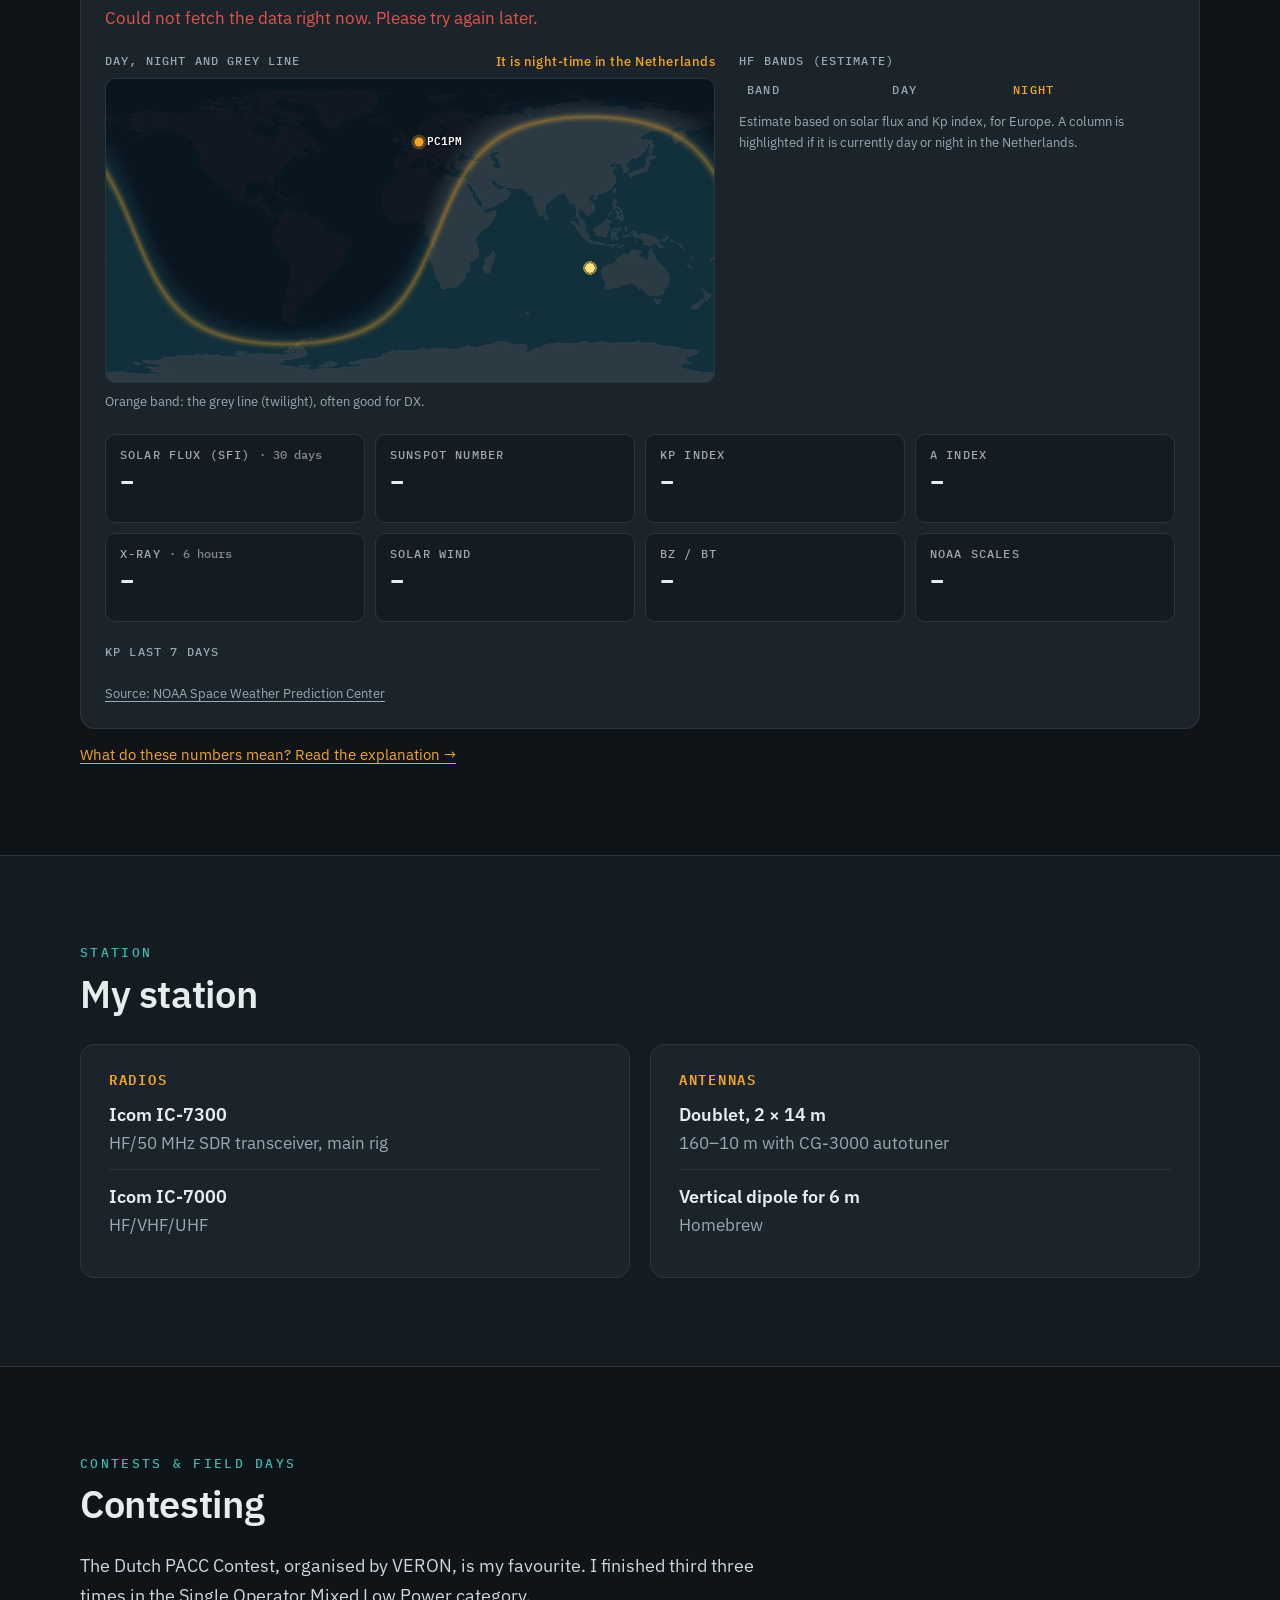
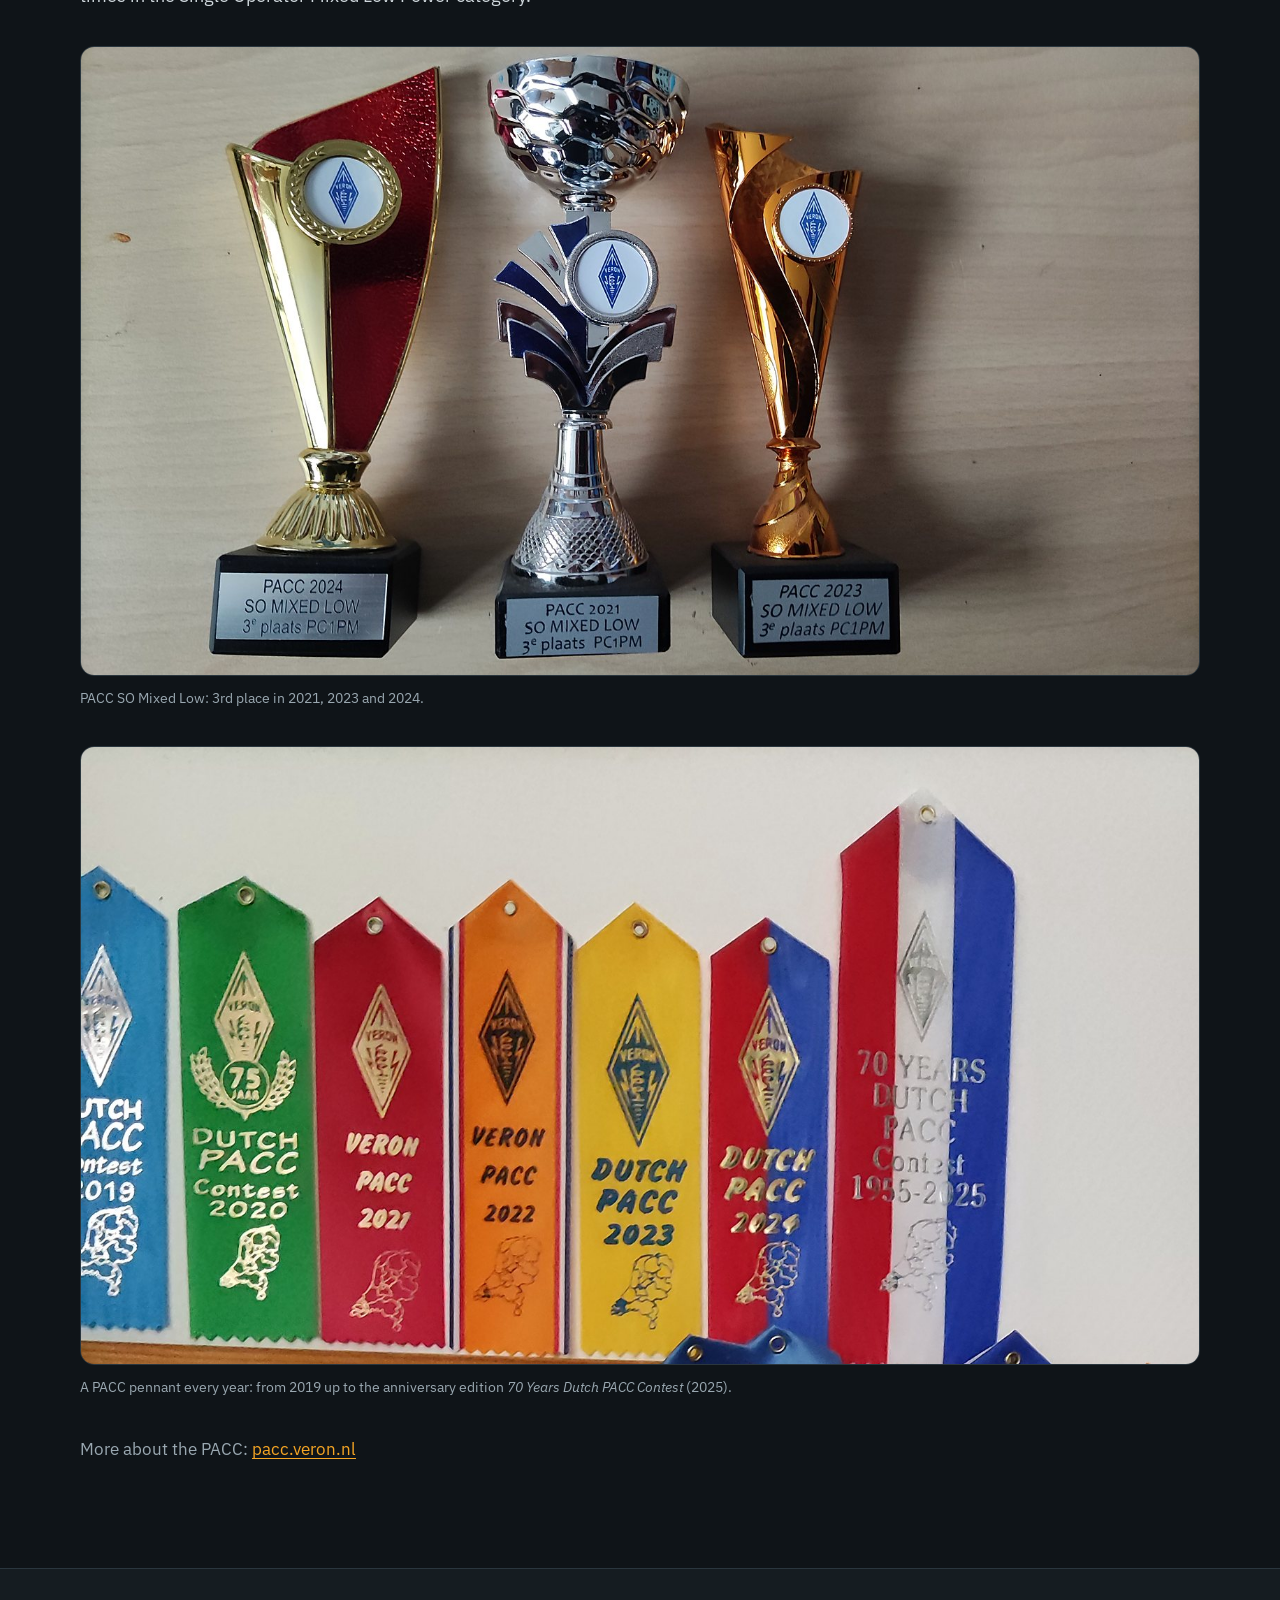
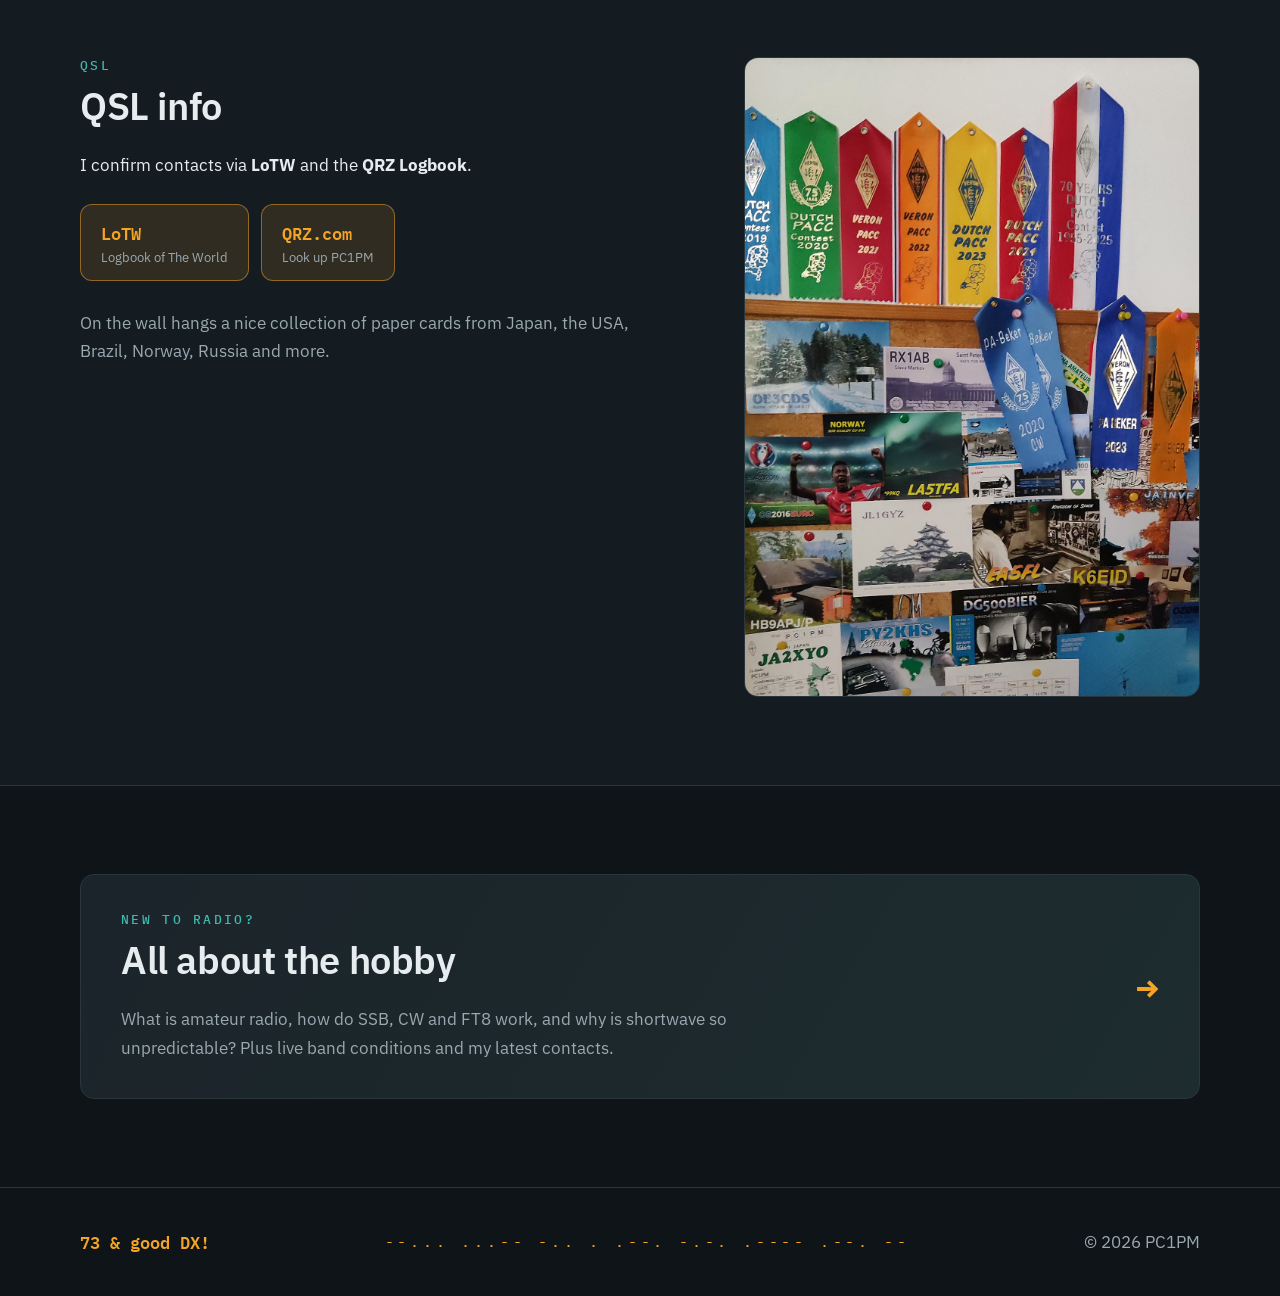
==== commit c5a52d0d: "Uitleg van de ruimteweer-cijfers op de hobbypagina Nieuw blok "De cijfers uitgelegd" / "The numbers " ====
--- a/en/index.html
+++ b/en/index.html
@@ -18,7 +18,7 @@
   <link rel="preconnect" href="https://fonts.googleapis.com">
   <link rel="preconnect" href="https://fonts.gstatic.com" crossorigin>
   <link href="https://fonts.googleapis.com/css2?family=IBM+Plex+Mono:wght@500;600&family=IBM+Plex+Sans:wght@400;500;600&display=swap" rel="stylesheet">
-  <link rel="stylesheet" href="../css/style.css?v=20261119b">
+  <link rel="stylesheet" href="../css/style.css?v=20261119c">
 </head>
 <body>
 
@@ -75,7 +75,7 @@
     <div class="sw" data-sw data-map="../img/web/world-land.svg">
       <p class="muted">Loading live space weather from NOAA… (JavaScript required)</p>
     </div>
-    <p class="sw-more"><a href="hobby.html#propagation">What do these numbers mean? Read more about propagation →</a></p>
+    <p class="sw-more"><a href="hobby.html#numbers">What do these numbers mean? Read the explanation →</a></p>
   </section>
 
   <!-- STATION -->
@@ -161,6 +161,6 @@
   </div>
 </footer>
 
-<script src="../js/spaceweather.js?v=20261119b" defer></script>
+<script src="../js/spaceweather.js?v=20261119c" defer></script>
 </body>
 </html>
--- a/css/style.css
+++ b/css/style.css
@@ -329,3 +329,15 @@
   .sw-tiles { grid-template-columns: repeat(2, 1fr); }
   .sw-value { font-size: 1.25rem; }
 }
+
+/* ---------- uitleg cijfers (hobbypagina, sectie propagatie) ---------- */
+.numbers { margin-top: 56px; padding-top: 40px; border-top: 1px solid var(--line); scroll-margin-top: 80px; }
+.numbers__title { font-size: clamp(1.4rem, 2.6vw, 1.8rem); font-weight: 600; margin-bottom: .5em; }
+.numbers .mode-card__tag { font-size: 1.25rem; }
+.rule { display: flex; flex-wrap: wrap; gap: 6px; margin: 14px 0 8px !important; }
+.rule span { font: 600 .74rem var(--mono); padding: 3px 8px; border-radius: 999px; white-space: nowrap; }
+.rule--good { background: rgba(63,185,80,.15); color: #3fb950; }
+.rule--fair { background: rgba(245,165,36,.15); color: #f5a524; }
+.rule--poor { background: rgba(229,83,75,.14); color: #e5534b; }
+.rule-text { color: var(--muted) !important; font-size: .88rem !important; }
+.sw-help { margin-left: 12px; }
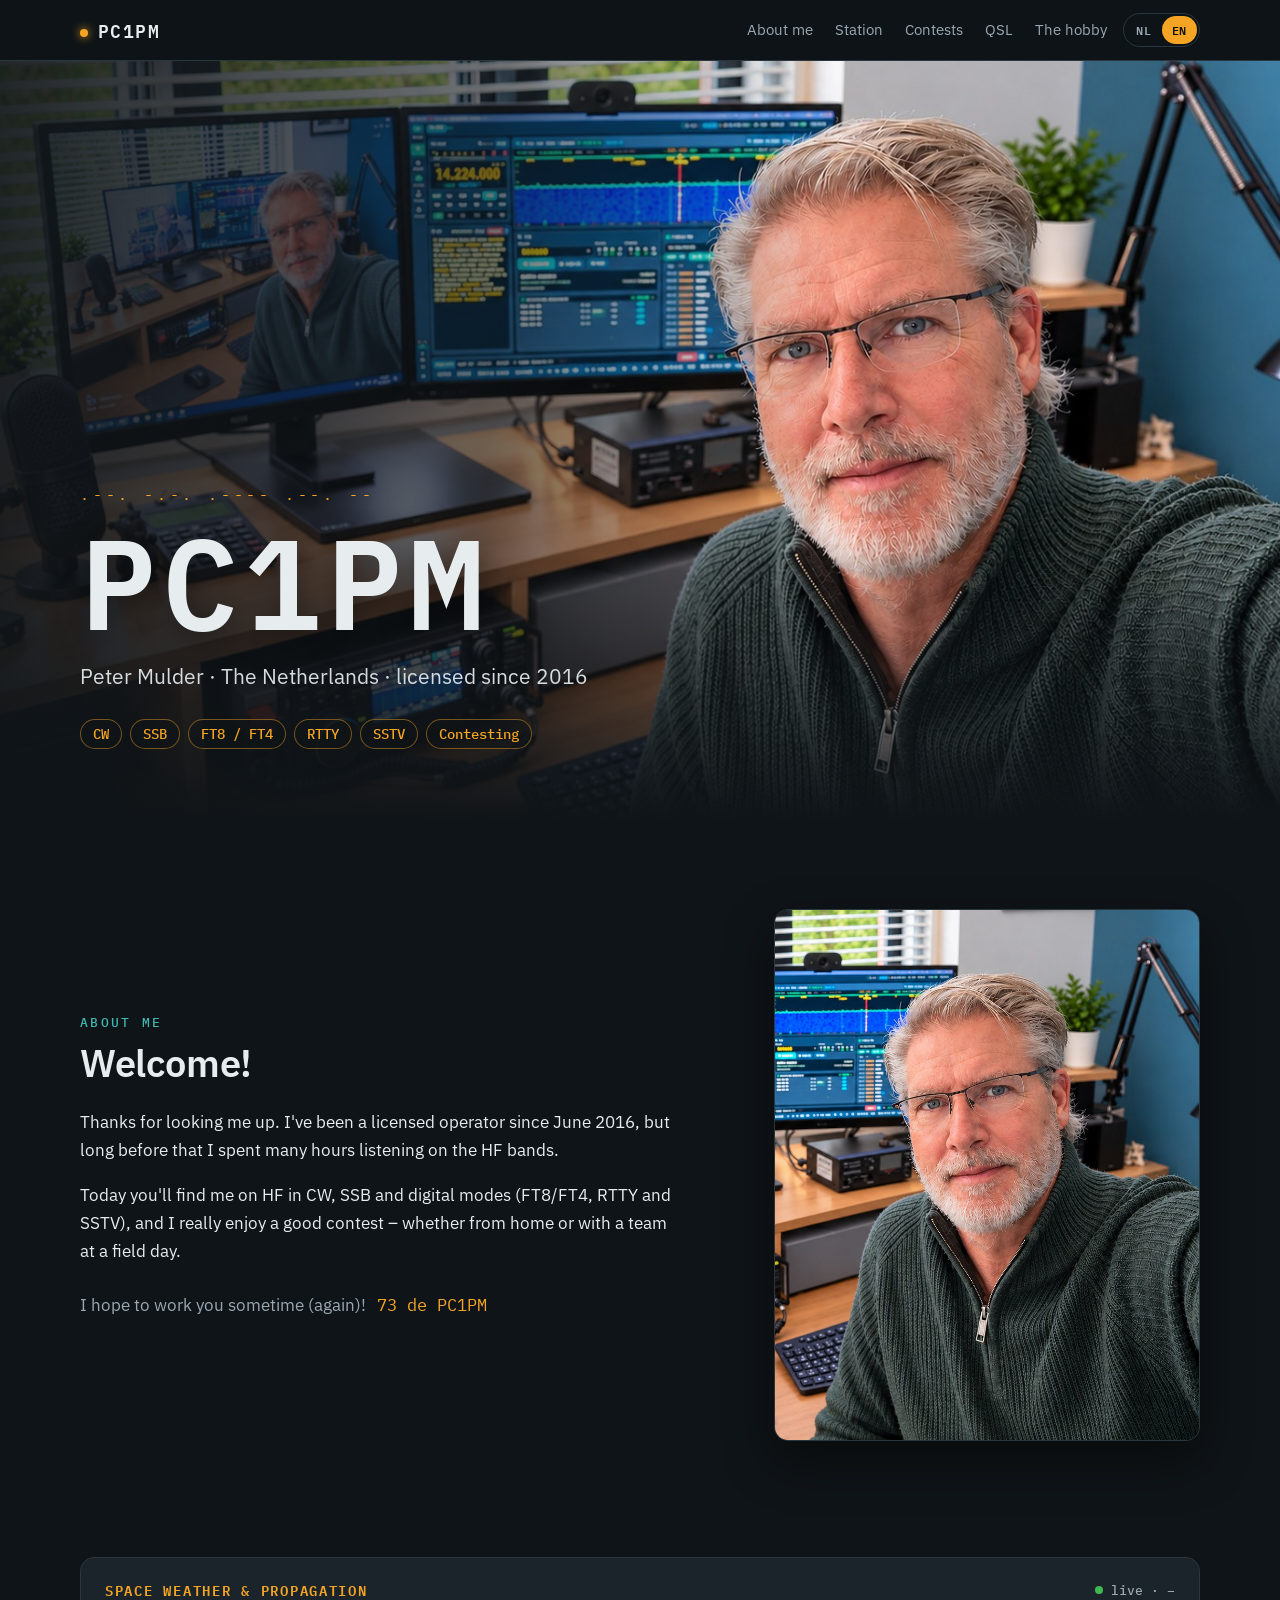
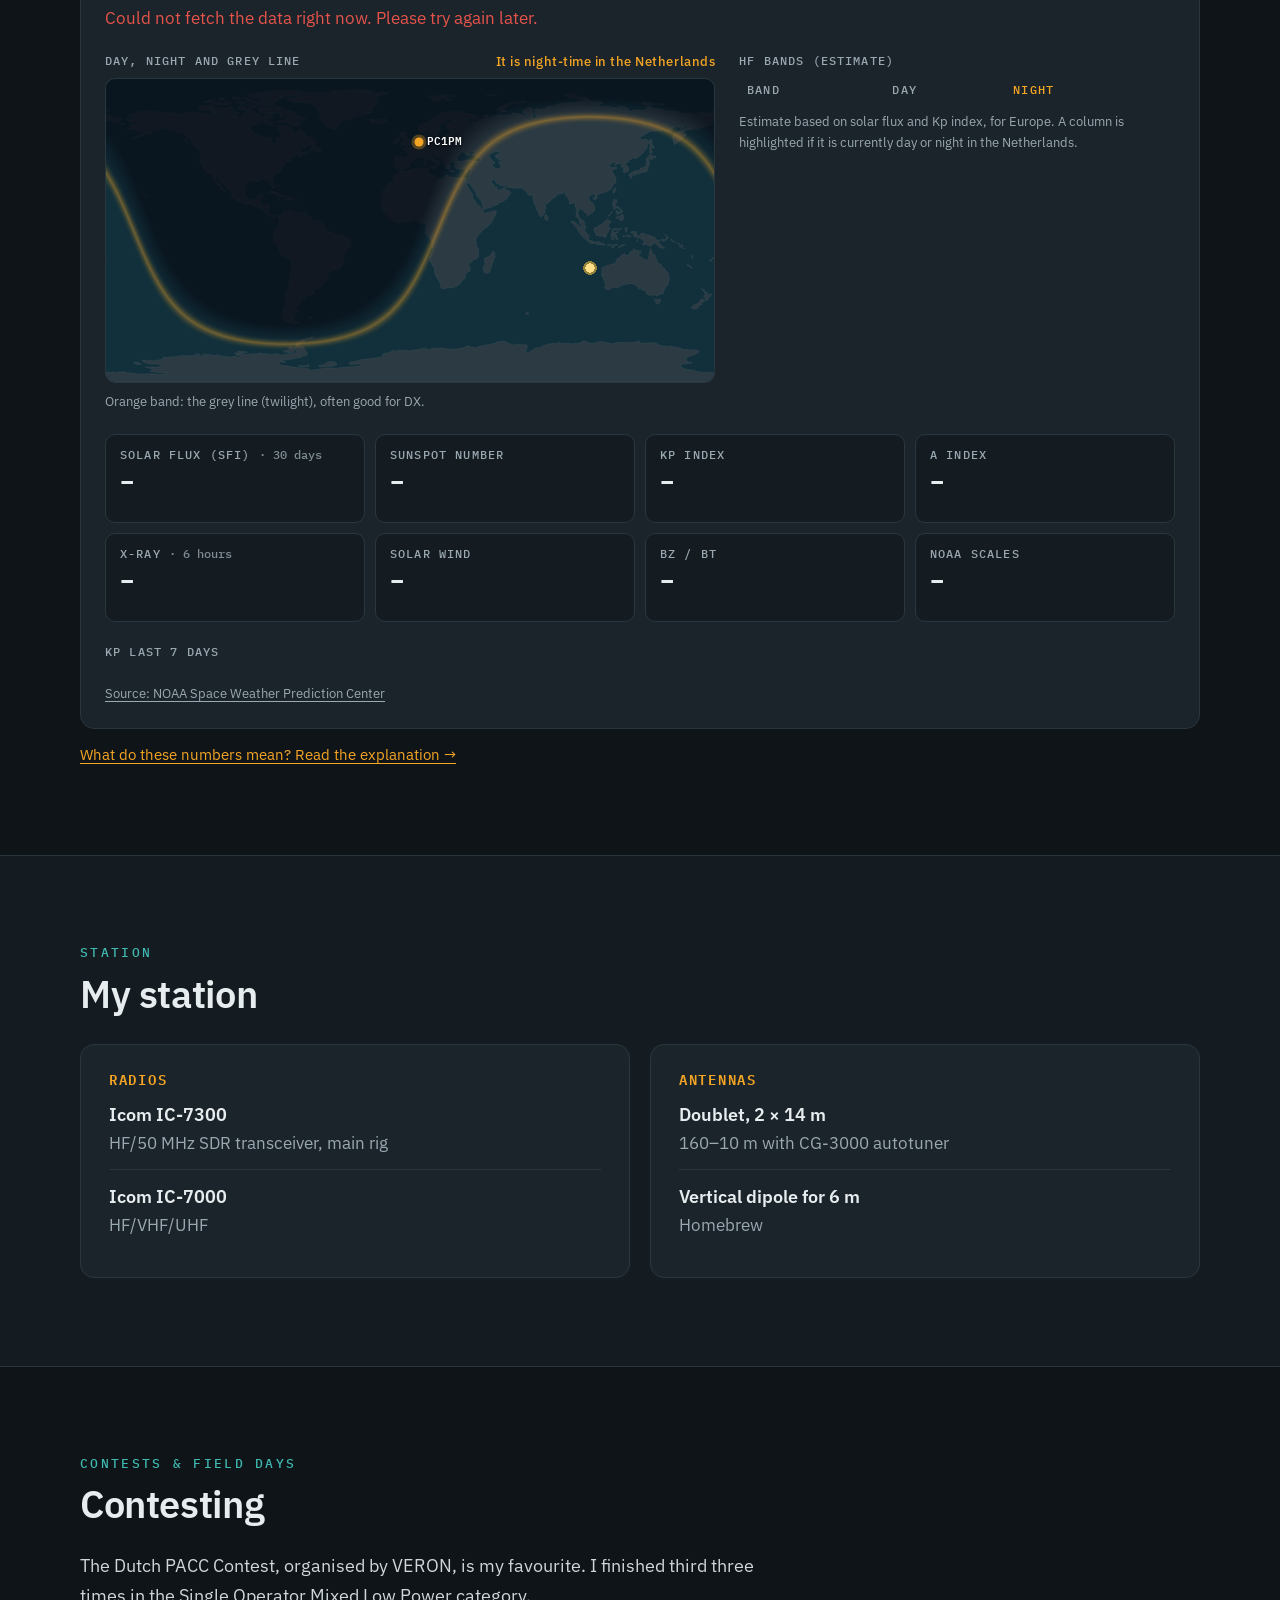
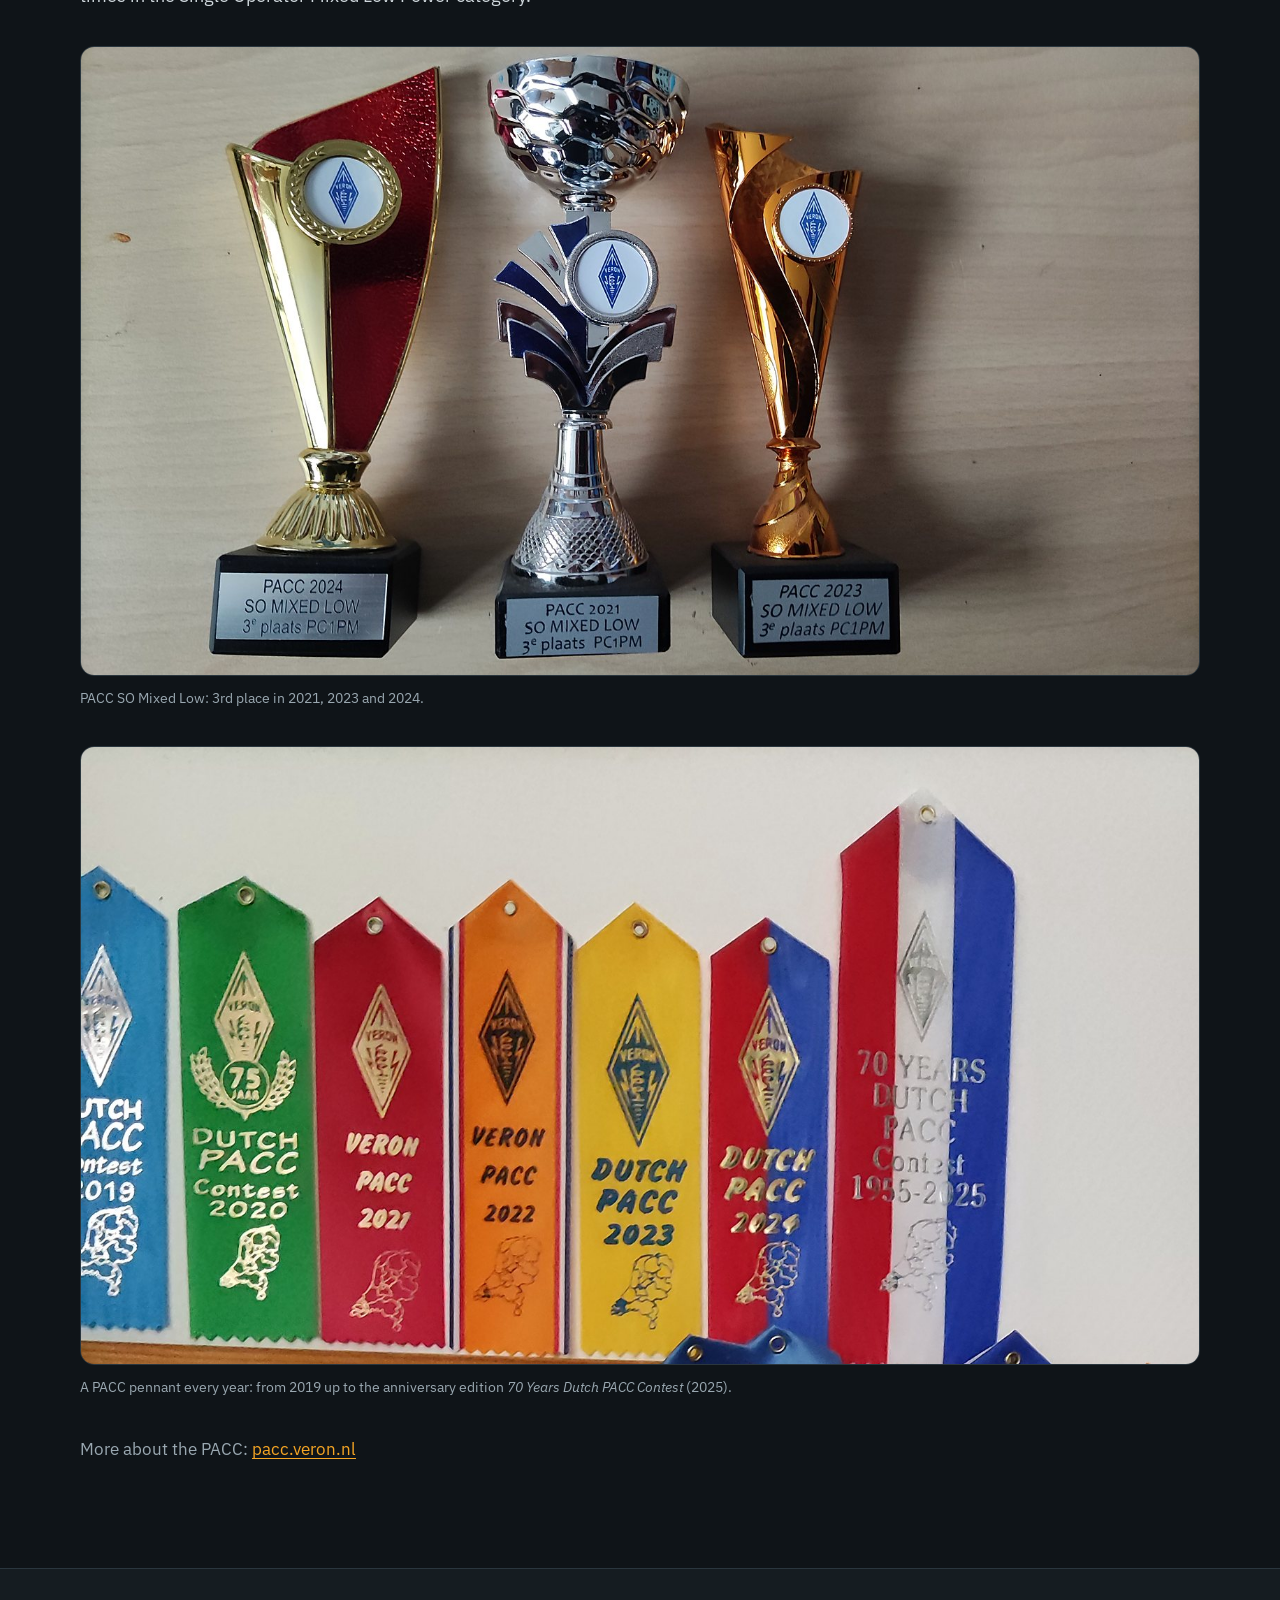
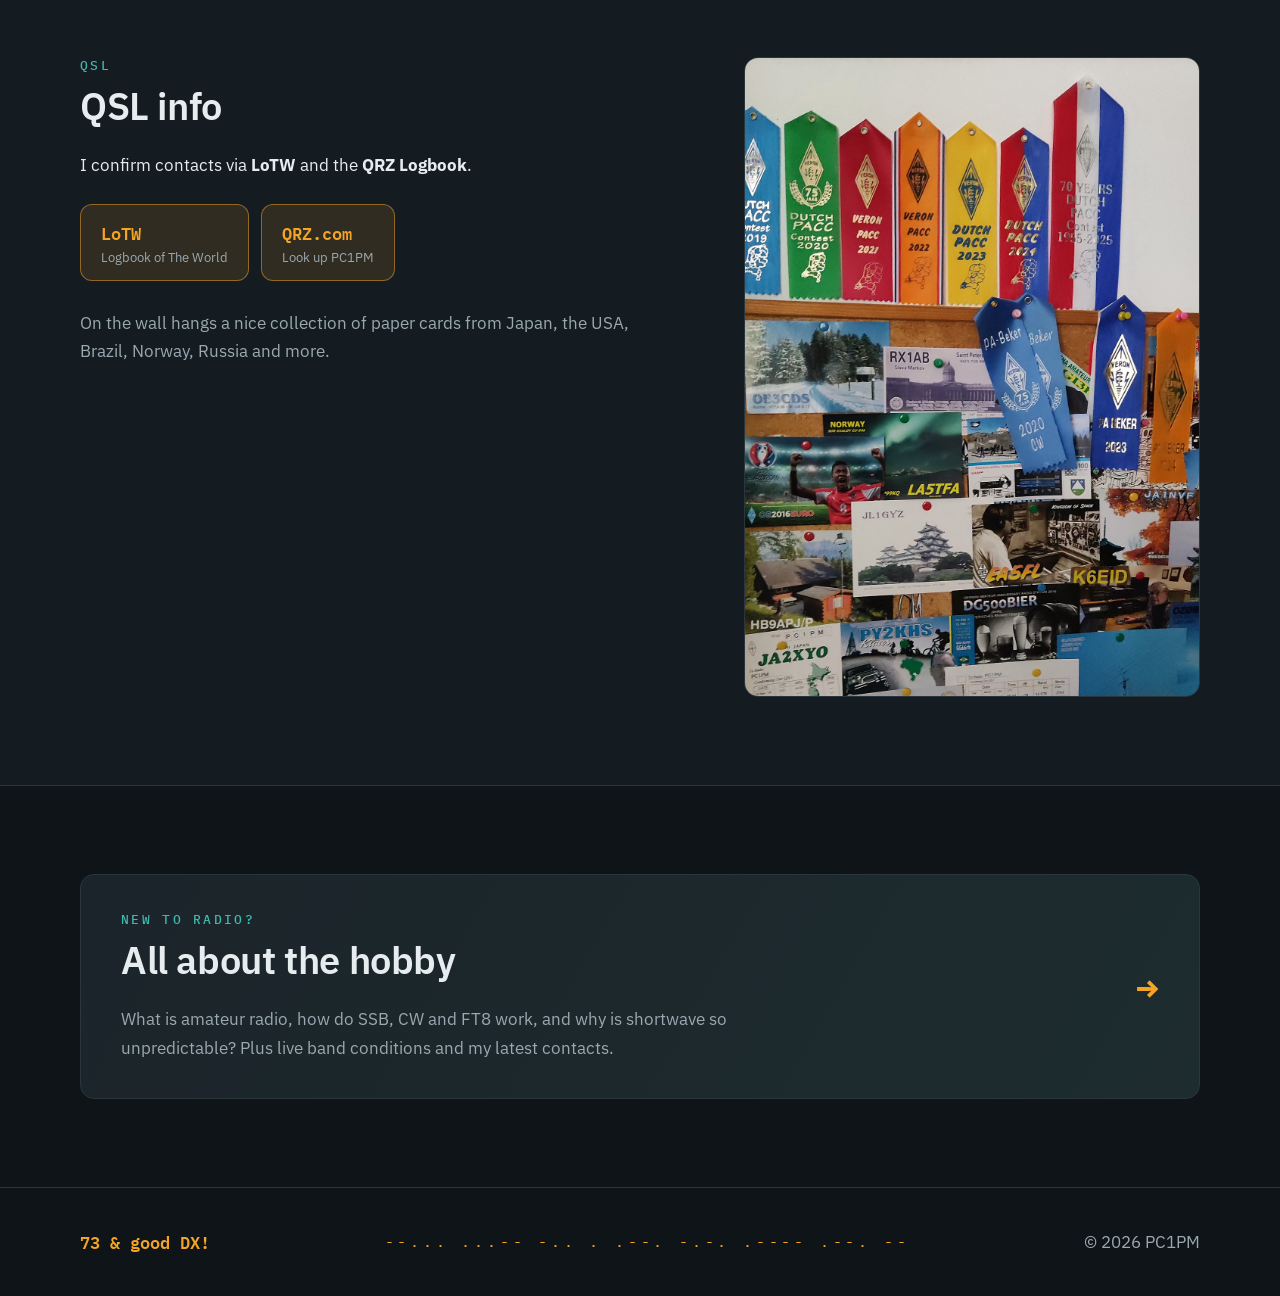
==== commit 7438fd40: "Losse ruimteweer-widget voor inbedden (o.a. QRZ.com) embed/spaceweather.html (EN) en embed/ruimtewee" ====
--- a/en/index.html
+++ b/en/index.html
@@ -18,7 +18,7 @@
   <link rel="preconnect" href="https://fonts.googleapis.com">
   <link rel="preconnect" href="https://fonts.gstatic.com" crossorigin>
   <link href="https://fonts.googleapis.com/css2?family=IBM+Plex+Mono:wght@500;600&family=IBM+Plex+Sans:wght@400;500;600&display=swap" rel="stylesheet">
-  <link rel="stylesheet" href="../css/style.css?v=20261119c">
+  <link rel="stylesheet" href="../css/style.css?v=20261119d">
 </head>
 <body>
 
@@ -161,6 +161,6 @@
   </div>
 </footer>
 
-<script src="../js/spaceweather.js?v=20261119c" defer></script>
+<script src="../js/spaceweather.js?v=20261119d" defer></script>
 </body>
 </html>
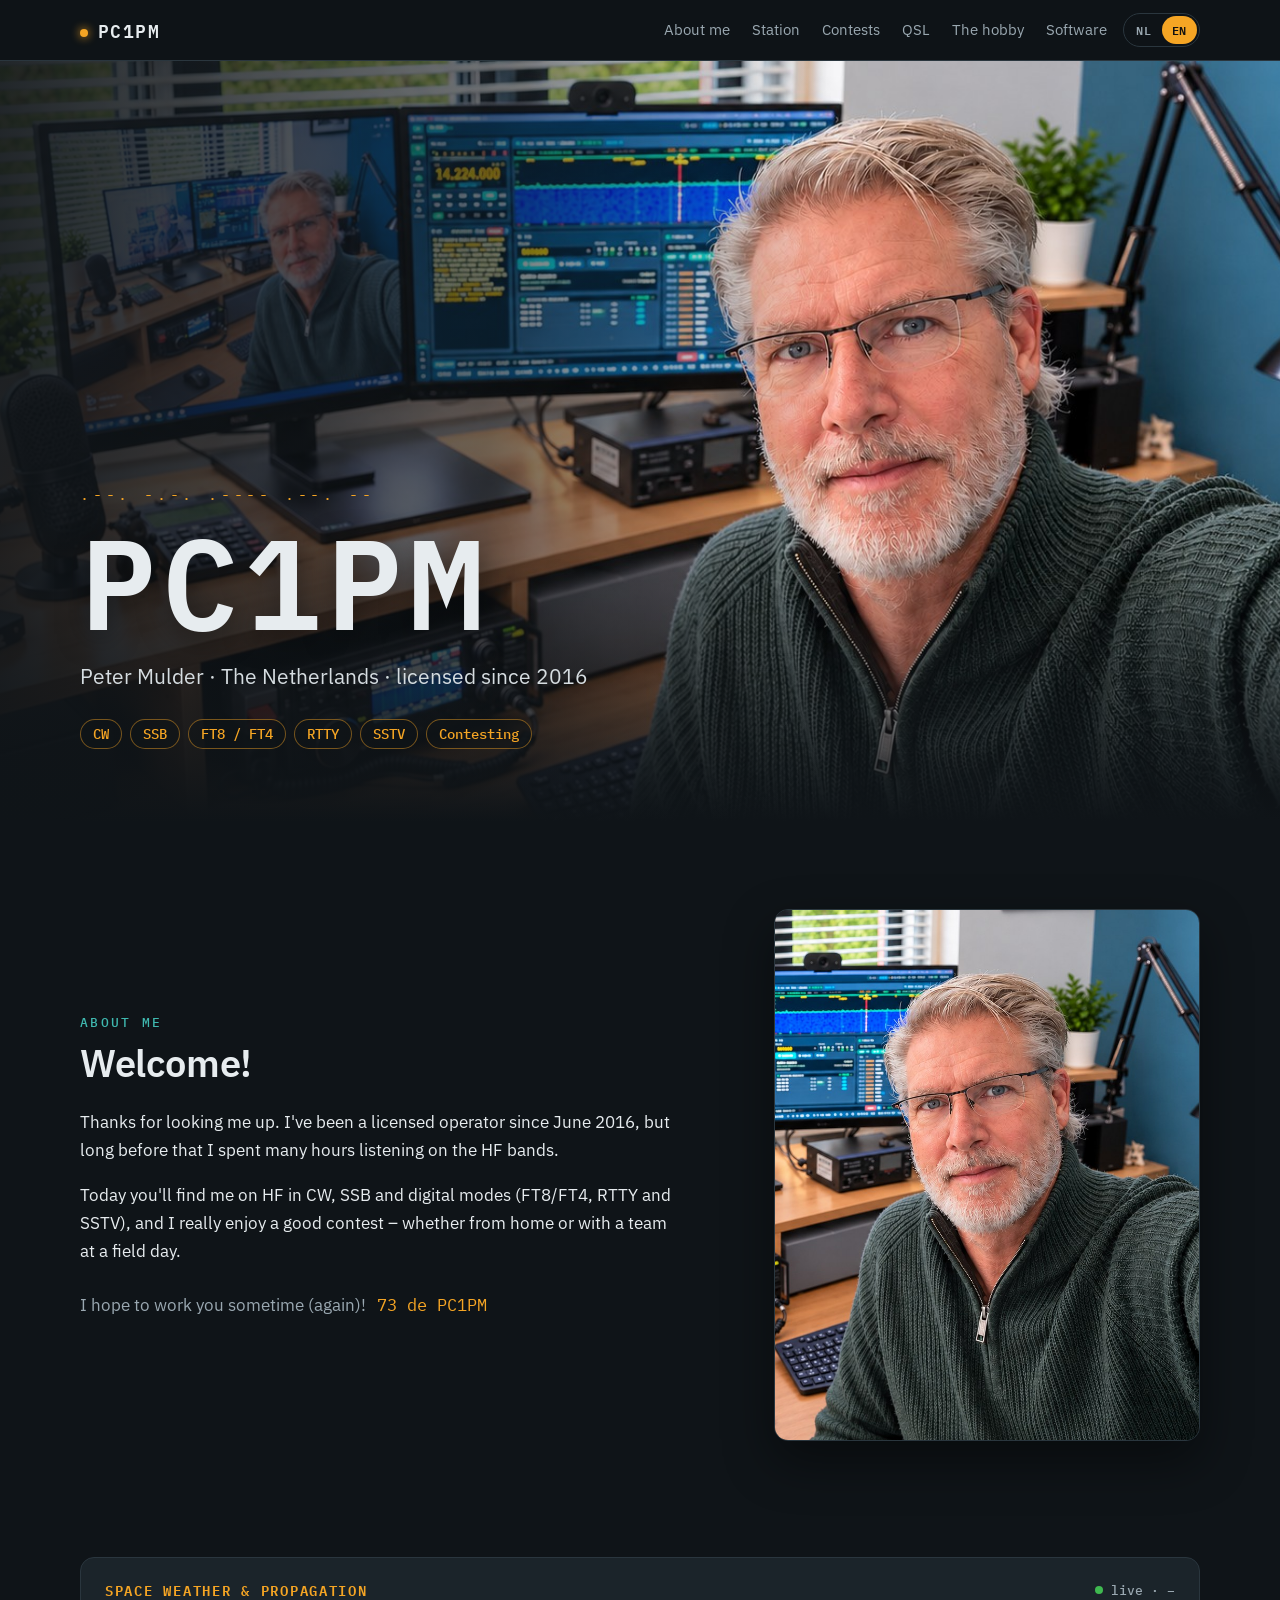
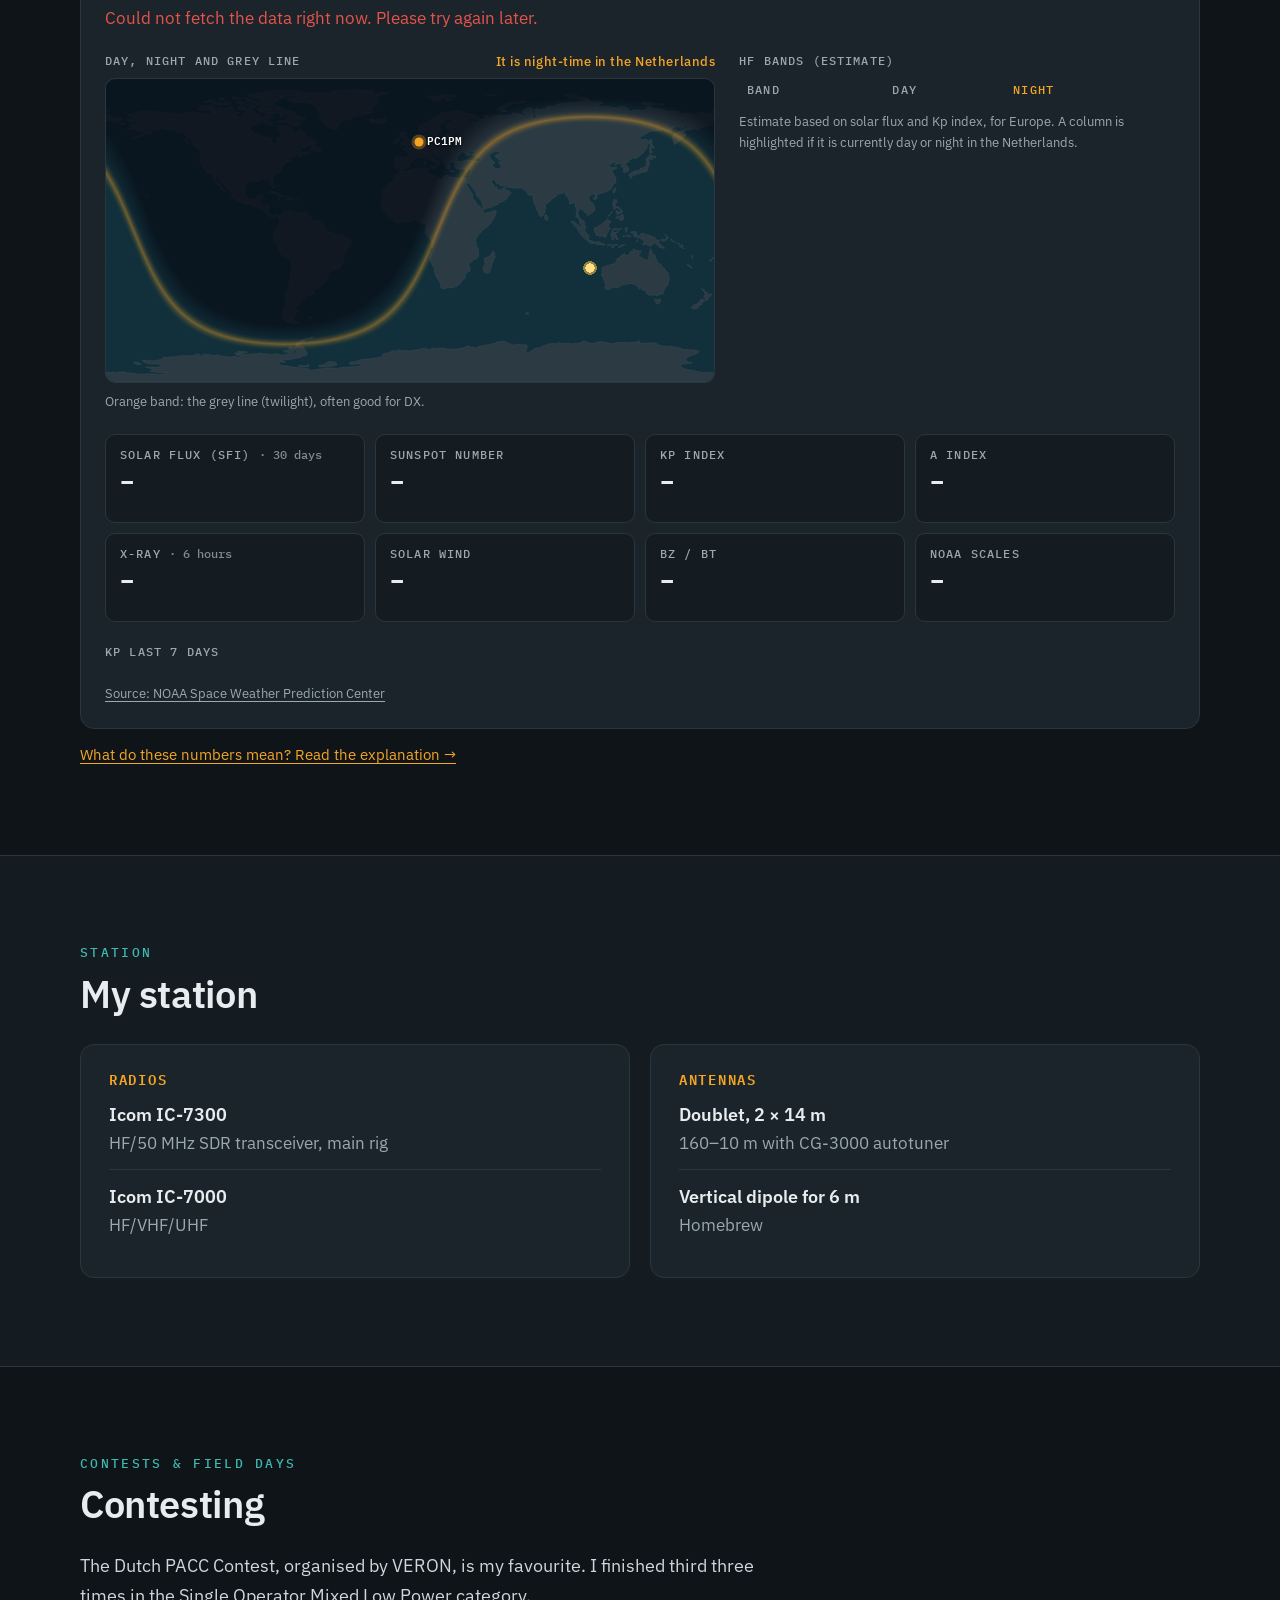
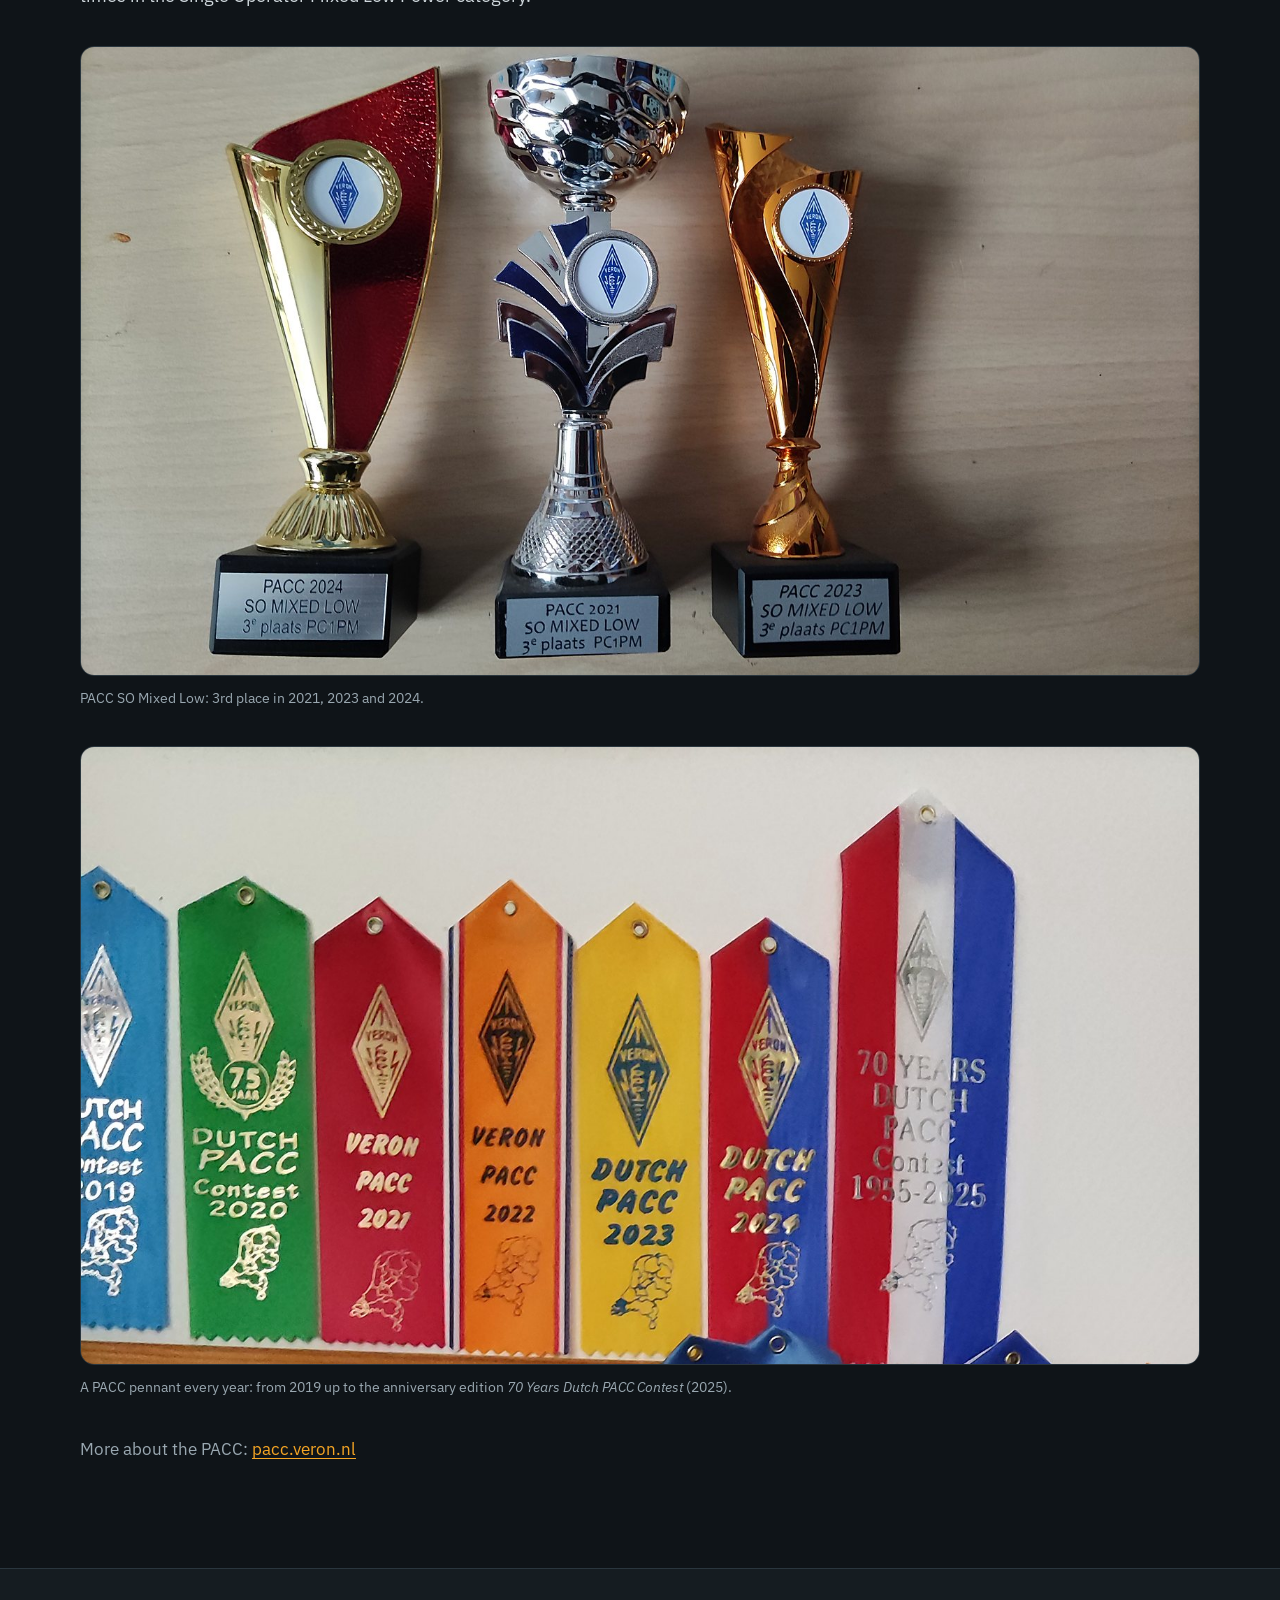
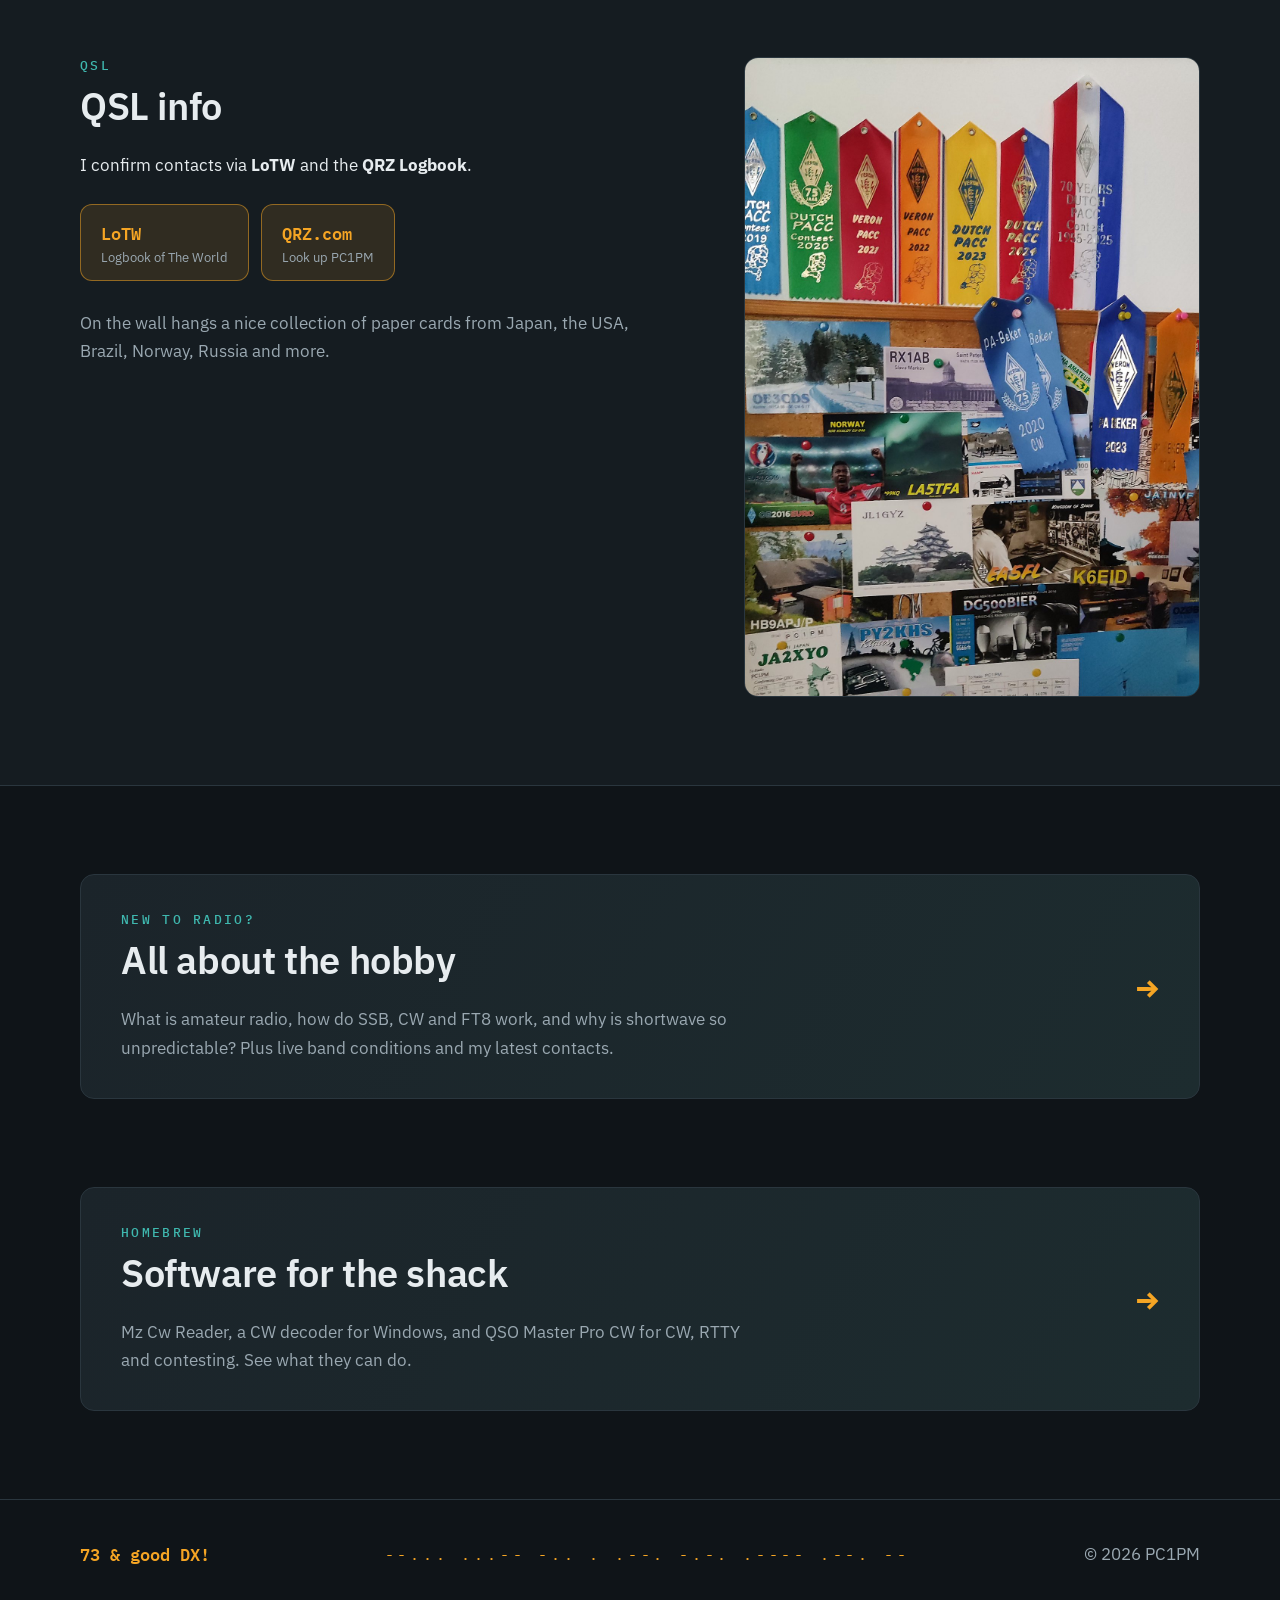
==== commit 875ddf87: "Nieuwe Software-pagina met Mz Cw Reader (clip, screenshots) software.html + en/software.html: per pr" ====
--- a/en/index.html
+++ b/en/index.html
@@ -18,7 +18,7 @@
   <link rel="preconnect" href="https://fonts.googleapis.com">
   <link rel="preconnect" href="https://fonts.gstatic.com" crossorigin>
   <link href="https://fonts.googleapis.com/css2?family=IBM+Plex+Mono:wght@500;600&family=IBM+Plex+Sans:wght@400;500;600&display=swap" rel="stylesheet">
-  <link rel="stylesheet" href="../css/style.css?v=20261119d">
+  <link rel="stylesheet" href="../css/style.css?v=20261119g">
 </head>
 <body>
 
@@ -31,6 +31,7 @@
       <a href="#contests">Contests</a>
       <a href="#qsl">QSL</a>
       <a href="hobby.html">The hobby</a>
+      <a href="software.html">Software</a>
     </nav>
     <div class="lang-switch" aria-label="Language">
       <a href="../index.html" hreflang="nl" lang="nl">NL</a>
@@ -151,6 +152,18 @@
     </a>
   </section>
 
+  <!-- TEASER SOFTWARE -->
+  <section class="section section--flush-top wrap">
+    <a class="teaser" href="software.html">
+      <div>
+        <p class="kicker">Homebrew</p>
+        <h2>Software for the shack</h2>
+        <p>Mz Cw Reader, a CW decoder for Windows, and QSO Master Pro CW for CW, RTTY and contesting. See what they can do.</p>
+      </div>
+      <span class="teaser__arrow" aria-hidden="true">→</span>
+    </a>
+  </section>
+
 </main>
 
 <footer class="footer">
@@ -161,6 +174,6 @@
   </div>
 </footer>
 
-<script src="../js/spaceweather.js?v=20261119d" defer></script>
+<script src="../js/spaceweather.js?v=20261119g" defer></script>
 </body>
 </html>
--- a/css/style.css
+++ b/css/style.css
@@ -245,10 +245,10 @@
 }
 @media (max-width: 640px) {
   .topbar__inner { flex-wrap: wrap; height: auto; padding: 10px 0 8px; row-gap: 6px; }
-  .nav { order: 3; width: 100%; margin-left: 0; gap: 18px; }
+  .nav { order: 3; width: 100%; margin-left: 0; gap: 4px 16px; flex-wrap: wrap; overflow: visible; }
   .nav a { font-size: .88rem; }
   .lang-switch { margin-left: auto; }
-  html { scroll-padding-top: 96px; }
+  html { scroll-padding-top: 124px; }
   .diagram { padding: 12px; }
   .diagram text { font-size: 21px; }
 }
@@ -341,3 +341,51 @@
 .rule--poor { background: rgba(229,83,75,.14); color: #e5534b; }
 .rule-text { color: var(--muted) !important; font-size: .88rem !important; }
 .sw-help { margin-left: 12px; }
+
+/* ---------- software-pagina (js/media.js) ---------- */
+.app { padding: 72px 0; border-top: 1px solid var(--line); }
+.app__head { display: flex; flex-wrap: wrap; align-items: baseline; justify-content: space-between; gap: 8px 20px; }
+.app__head h2 { margin: 0; }
+.app__tagline { font-size: 1.15rem; color: #cfd7dc; max-width: 62ch; margin: 10px 0 0; }
+.status { font: 600 .74rem var(--mono); letter-spacing: .08em; text-transform: uppercase; padding: 4px 10px; border-radius: 999px; background: rgba(63,184,175,.12); color: var(--teal); border: 1px solid rgba(63,184,175,.35); white-space: nowrap; }
+
+.clip { margin: 28px 0 0; border-radius: var(--radius); overflow: hidden; border: 1px solid var(--line); background: #000; aspect-ratio: 16 / 9; }
+.clip video { width: 100%; height: 100%; display: block; object-fit: cover; }
+.clip--empty, .yt--empty { display: grid; place-items: center; background: repeating-linear-gradient(45deg, var(--surface), var(--surface) 12px, var(--bg-alt) 12px, var(--bg-alt) 24px); color: var(--muted); font: 500 .9rem var(--mono); text-align: center; padding: 20px; }
+
+.features { display: grid; grid-template-columns: repeat(3, 1fr); gap: 14px; margin-top: 28px; list-style: none; padding: 0; }
+.features li { background: var(--surface); border: 1px solid var(--line); border-radius: 12px; padding: 16px 18px; }
+.features strong { display: block; color: var(--text); margin-bottom: 2px; }
+.features span { color: var(--muted); font-size: .94rem; }
+
+.gallery { display: grid; grid-template-columns: repeat(auto-fill, minmax(220px, 1fr)); gap: 12px; margin-top: 28px; }
+.gallery a { display: block; border-radius: 10px; overflow: hidden; border: 1px solid var(--line); aspect-ratio: 16 / 10; background: var(--surface); }
+.gallery img { width: 100%; height: 100%; object-fit: cover; transition: transform .25s; }
+.gallery a:hover img { transform: scale(1.04); }
+.gallery a:focus-visible { outline: 2px solid var(--accent); outline-offset: 2px; }
+
+.yt, .yt__frame { display: block; width: 100%; aspect-ratio: 16 / 9; border: 0; border-radius: var(--radius); margin-top: 28px; }
+.yt { position: relative; padding: 0; cursor: pointer; overflow: hidden; background: #000; border: 1px solid var(--line); }
+.yt img { width: 100%; height: 100%; object-fit: cover; opacity: .85; transition: opacity .2s; }
+.yt:hover img { opacity: 1; }
+.yt::after { content: ""; position: absolute; left: 50%; top: 50%; width: 76px; height: 76px; transform: translate(-50%, -50%); border-radius: 50%;
+  background: var(--accent) url("data:image/svg+xml,%3Csvg xmlns='http://www.w3.org/2000/svg' viewBox='0 0 24 24'%3E%3Cpath d='M9 7l9 5-9 5z' fill='%23111'/%3E%3C/svg%3E") center/40px no-repeat; box-shadow: 0 8px 30px rgba(0,0,0,.5); }
+.yt__label { position: absolute; left: 16px; bottom: 14px; font: 600 .85rem var(--mono); color: #fff; text-shadow: 0 1px 4px #000; }
+
+.lb { border: 0; padding: 0; background: transparent; max-width: 96vw; max-height: 94vh; overflow: visible; }
+.lb::backdrop { background: rgba(5,8,10,.88); }
+.lb__fig { margin: 0; }
+.lb__img { max-width: 92vw; max-height: 84vh; border-radius: 8px; display: block; margin: 0 auto; }
+.lb__cap { color: #cfd7dc; text-align: center; margin-top: 10px; font-size: .92rem; }
+.lb__btn { position: fixed; background: rgba(27,36,42,.9); color: #fff; border: 1px solid var(--line); border-radius: 50%; width: 46px; height: 46px; font-size: 1.6rem; line-height: 1; cursor: pointer; }
+.lb__btn:hover { border-color: var(--accent); color: var(--accent); }
+.lb__close { top: 16px; right: 16px; }
+.lb__prev { left: 16px; top: 50%; transform: translateY(-50%); }
+.lb__next { right: 16px; top: 50%; transform: translateY(-50%); }
+.lb--single .lb__prev, .lb--single .lb__next { display: none; }
+
+@media (max-width: 860px) { .features { grid-template-columns: 1fr 1fr; } }
+@media (max-width: 560px) { .features { grid-template-columns: 1fr; } .app { padding: 56px 0; } }
+.clip-fig { margin: 28px 0 0; }
+.clip-fig .clip { margin: 0; }
+.clip-fig figcaption { margin-top: 10px; }
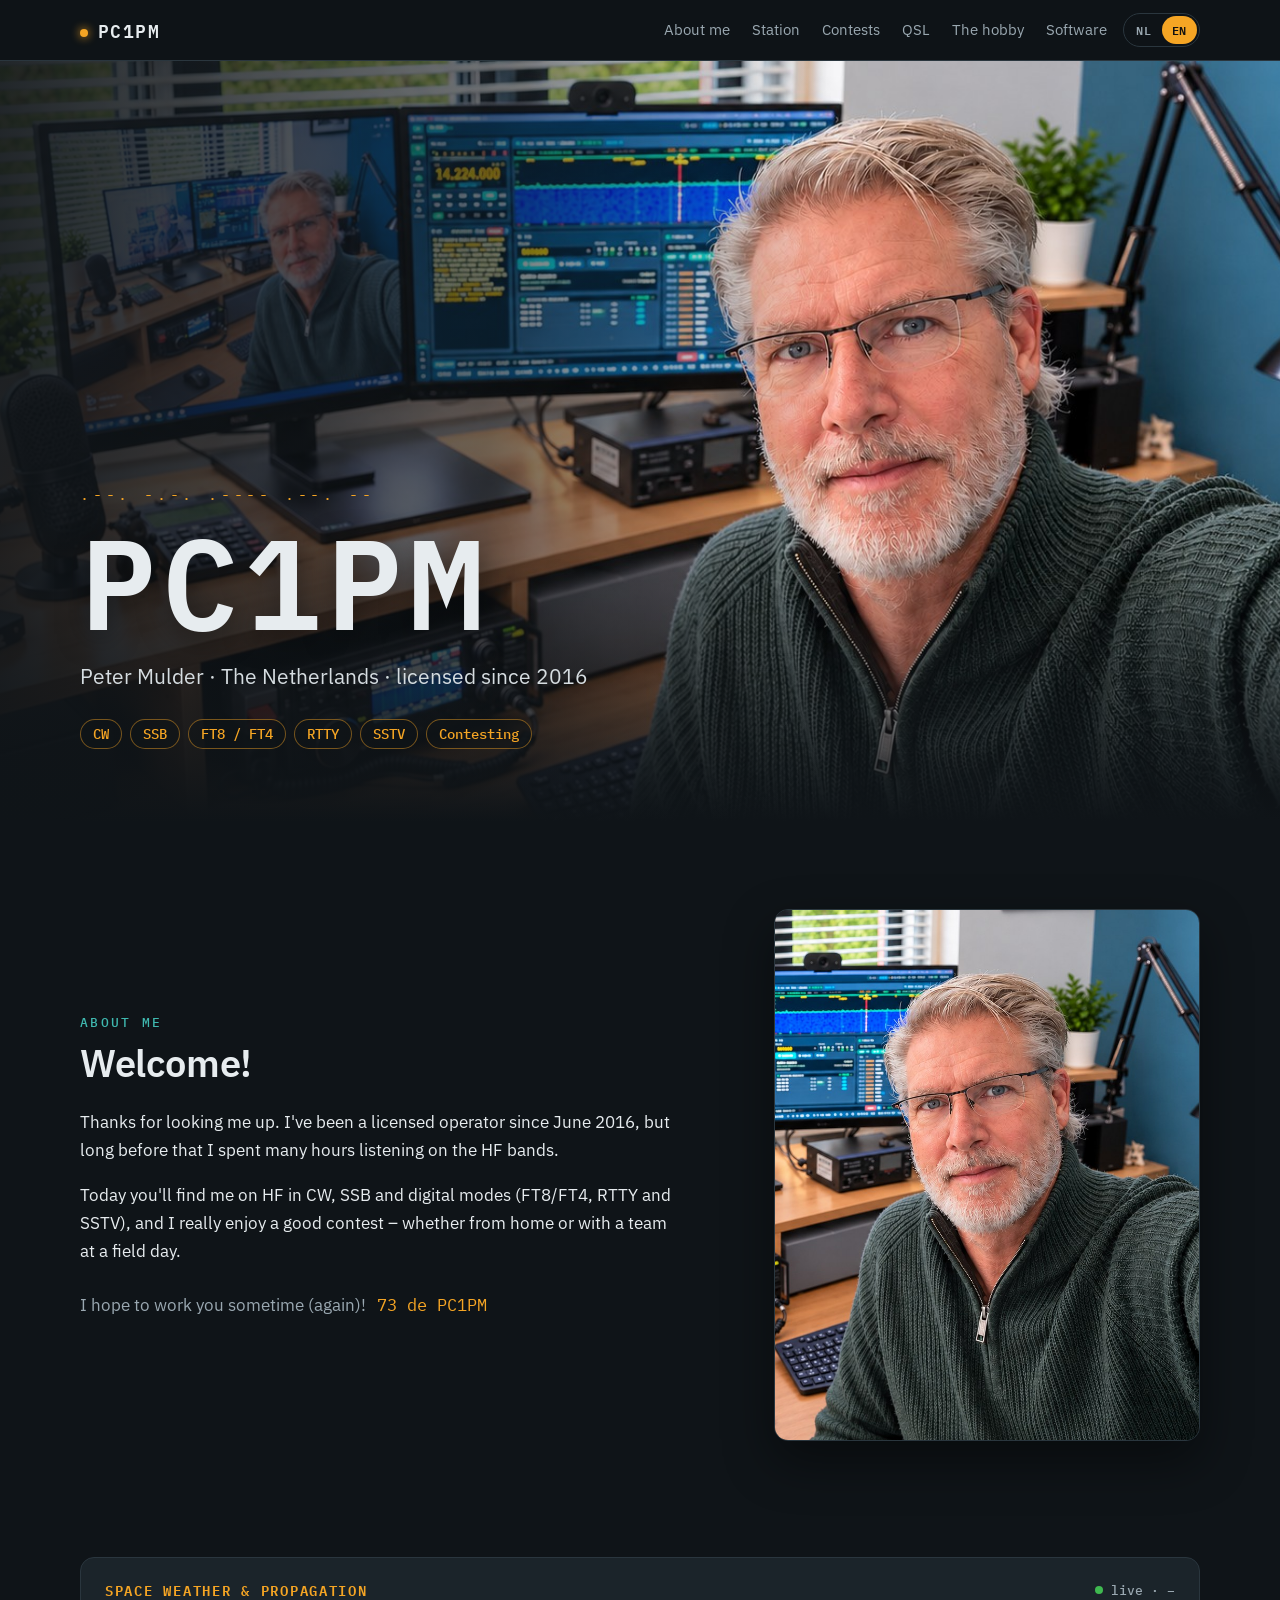
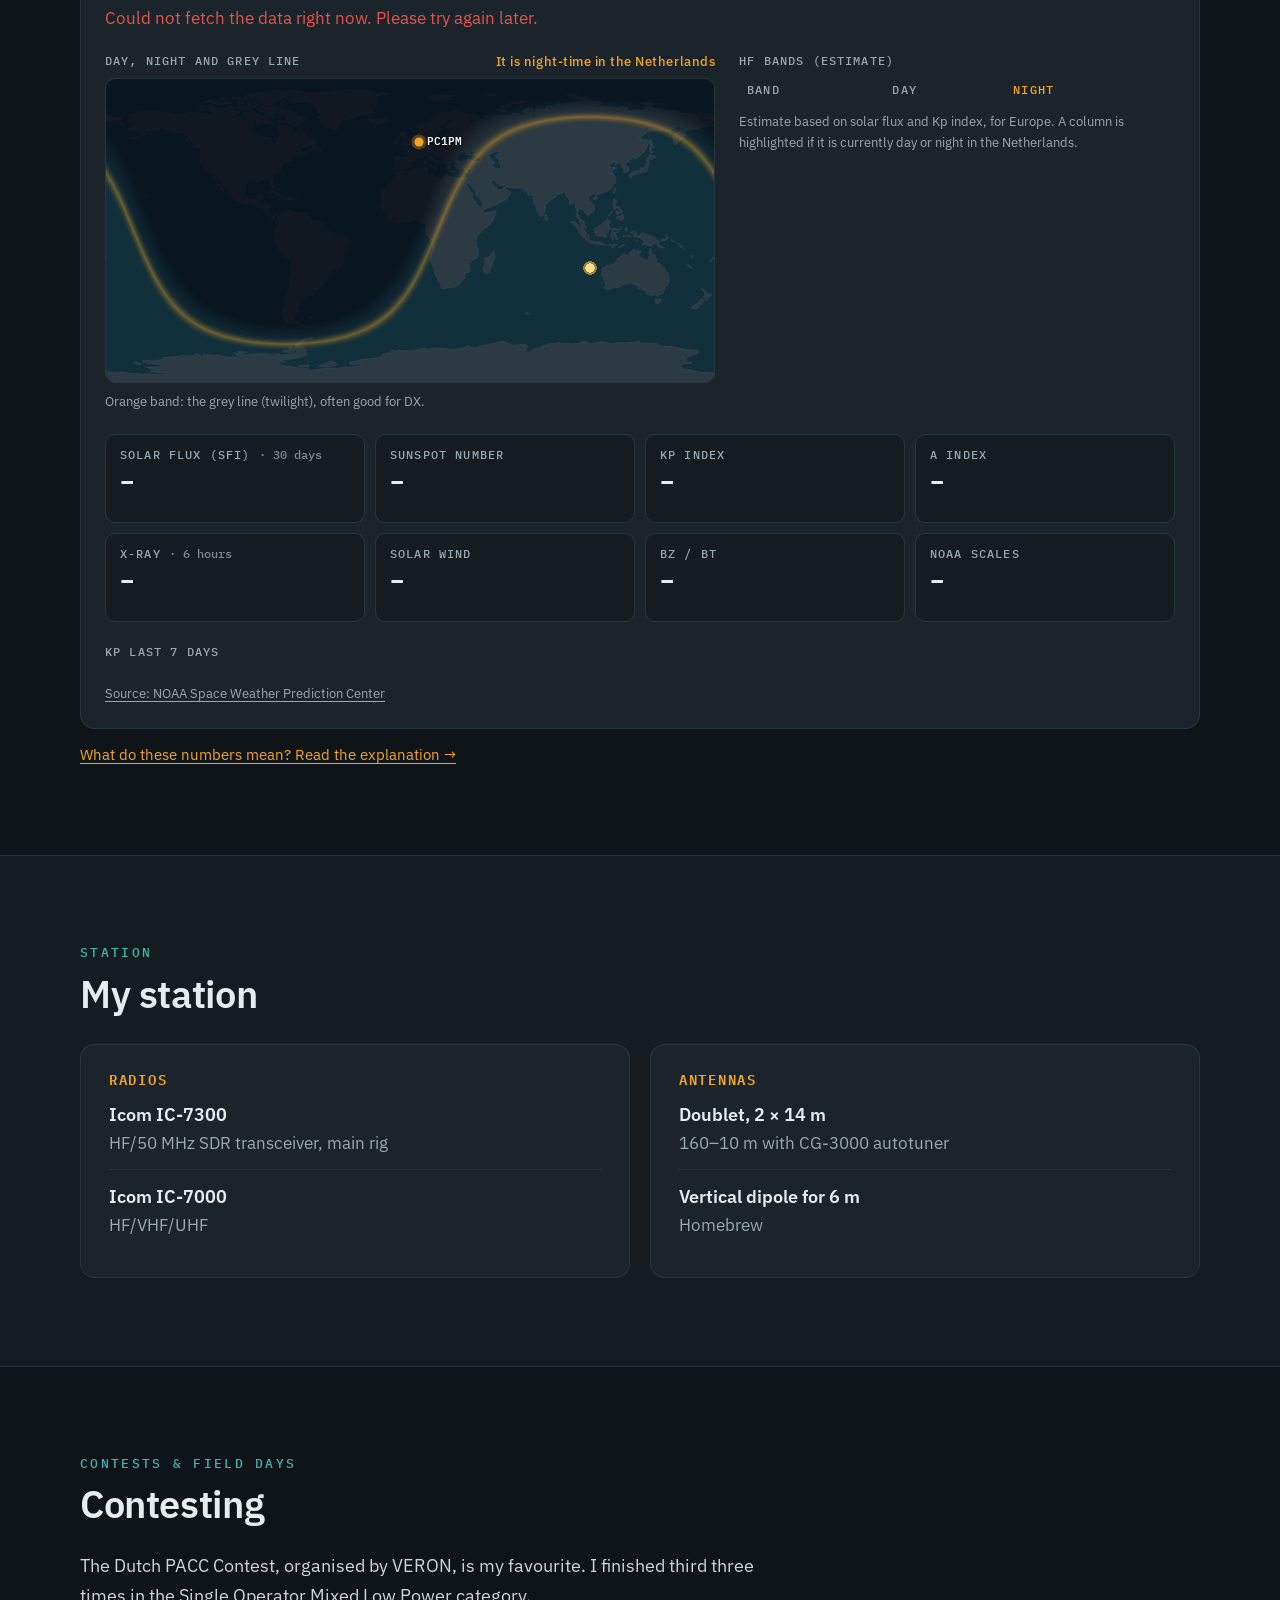
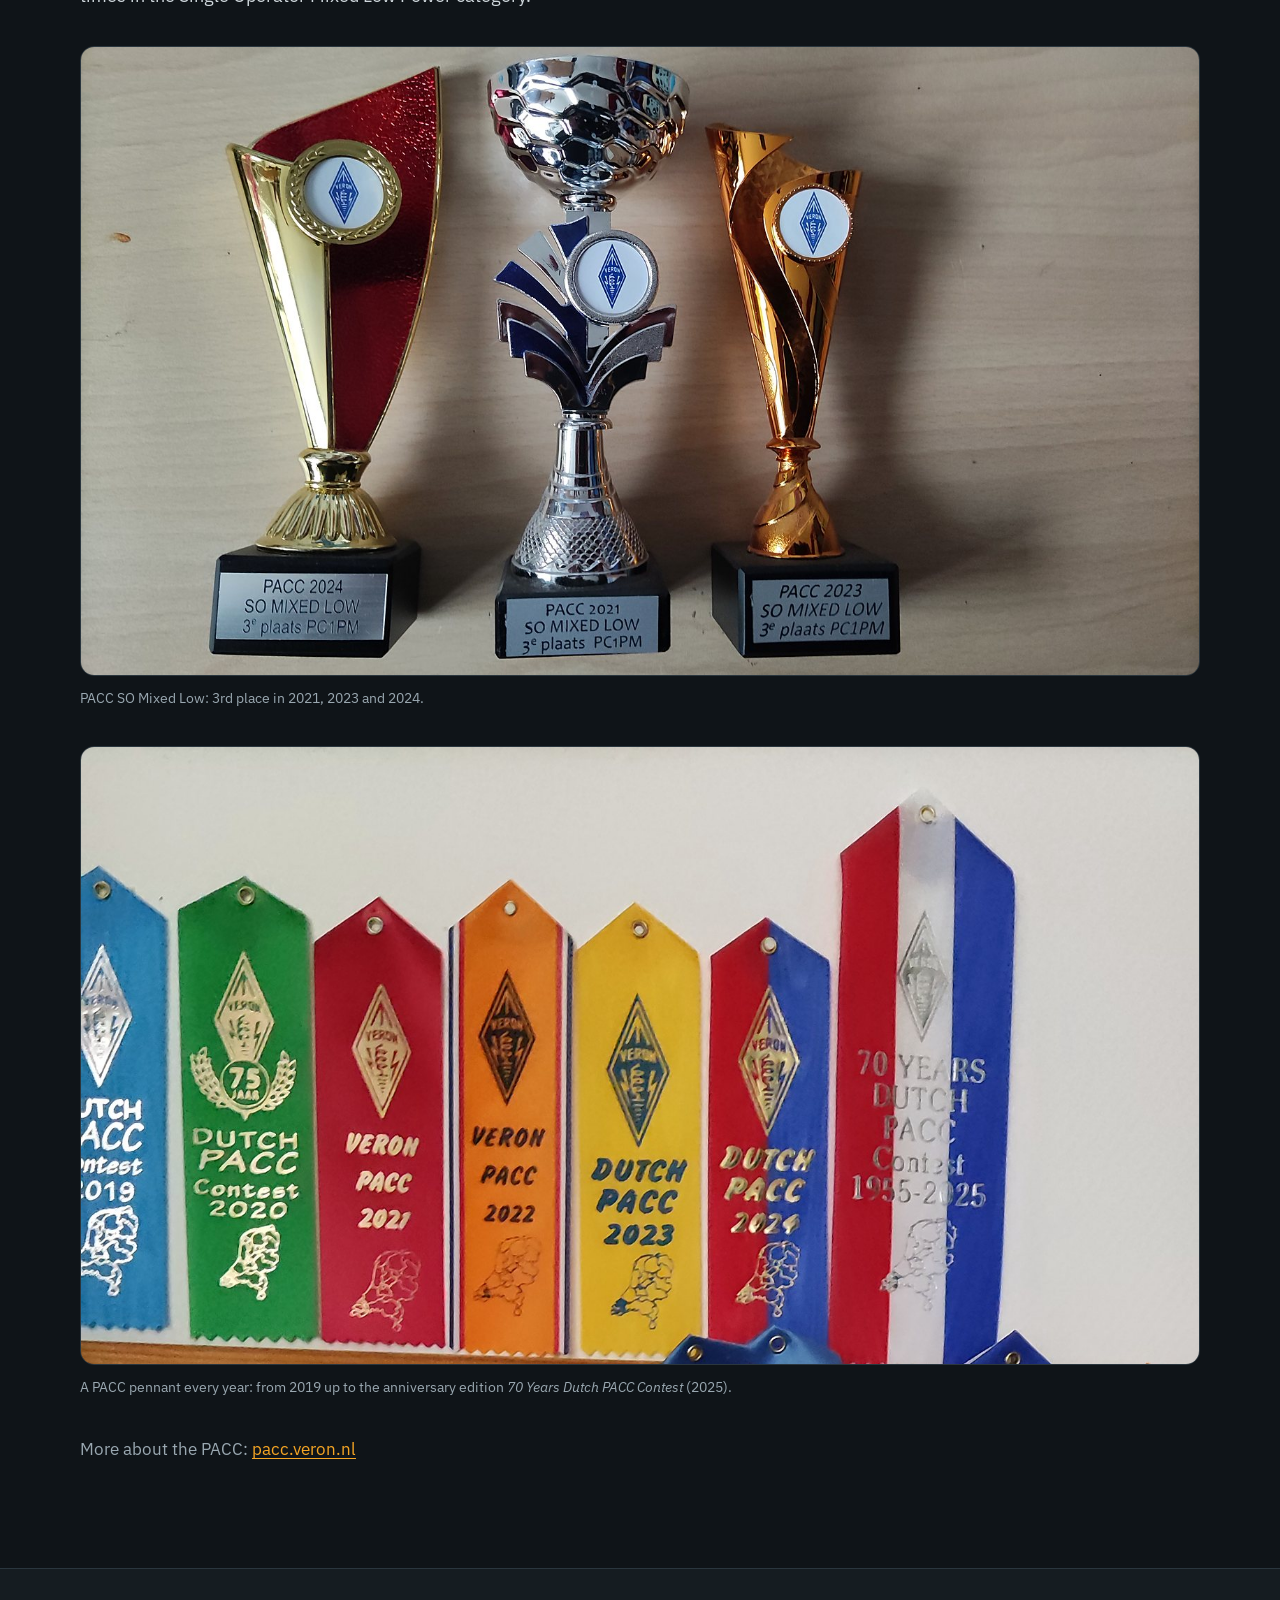
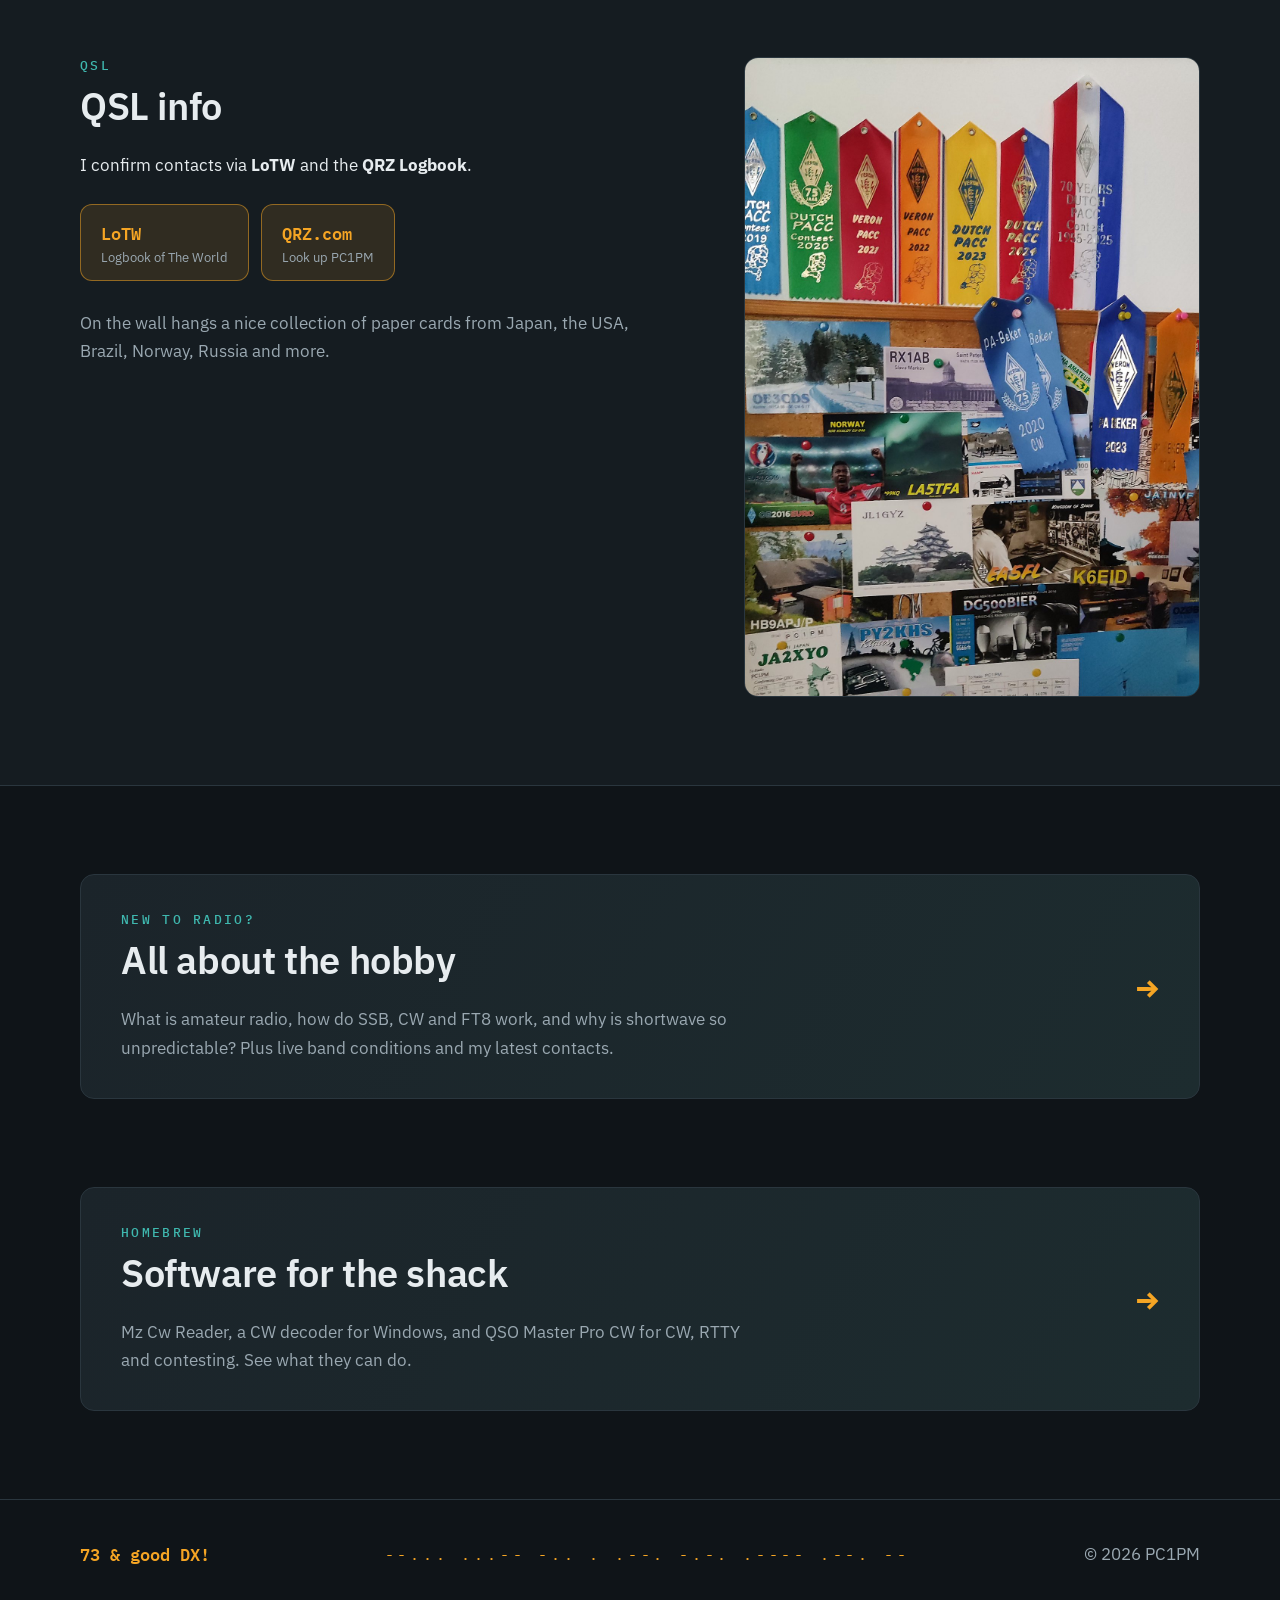
==== commit de99ea19: "Software: YouTube-demo van Mz Cw Reader (klik-om-af-te-spelen) Thumbnail lokaal (video/cwreader/yout" ====
--- a/en/index.html
+++ b/en/index.html
@@ -18,7 +18,7 @@
   <link rel="preconnect" href="https://fonts.googleapis.com">
   <link rel="preconnect" href="https://fonts.gstatic.com" crossorigin>
   <link href="https://fonts.googleapis.com/css2?family=IBM+Plex+Mono:wght@500;600&family=IBM+Plex+Sans:wght@400;500;600&display=swap" rel="stylesheet">
-  <link rel="stylesheet" href="../css/style.css?v=20261119g">
+  <link rel="stylesheet" href="../css/style.css?v=20261119h">
 </head>
 <body>
 
@@ -174,6 +174,6 @@
   </div>
 </footer>
 
-<script src="../js/spaceweather.js?v=20261119g" defer></script>
+<script src="../js/spaceweather.js?v=20261119h" defer></script>
 </body>
 </html>
--- a/css/style.css
+++ b/css/style.css
@@ -389,3 +389,4 @@
 .clip-fig { margin: 28px 0 0; }
 .clip-fig .clip { margin: 0; }
 .clip-fig figcaption { margin-top: 10px; }
+.clip-fig .yt { margin-top: 0; }
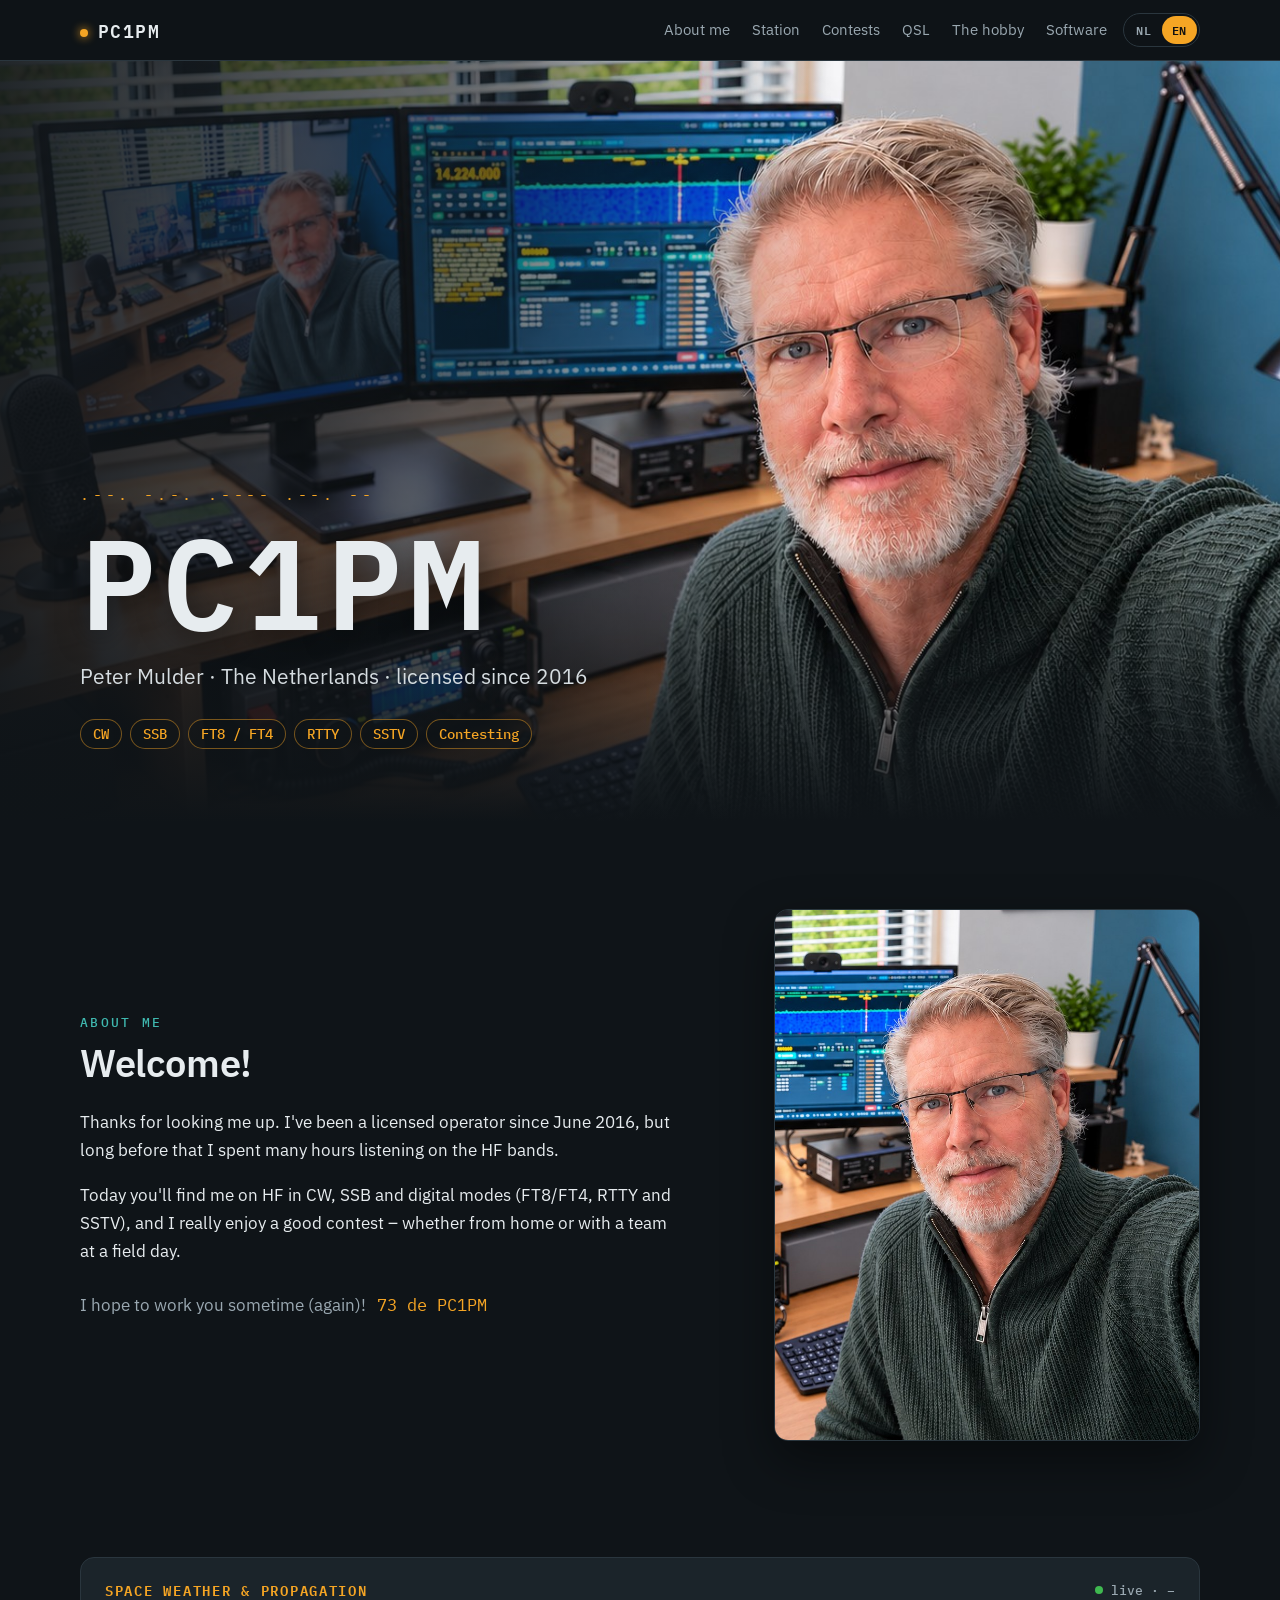
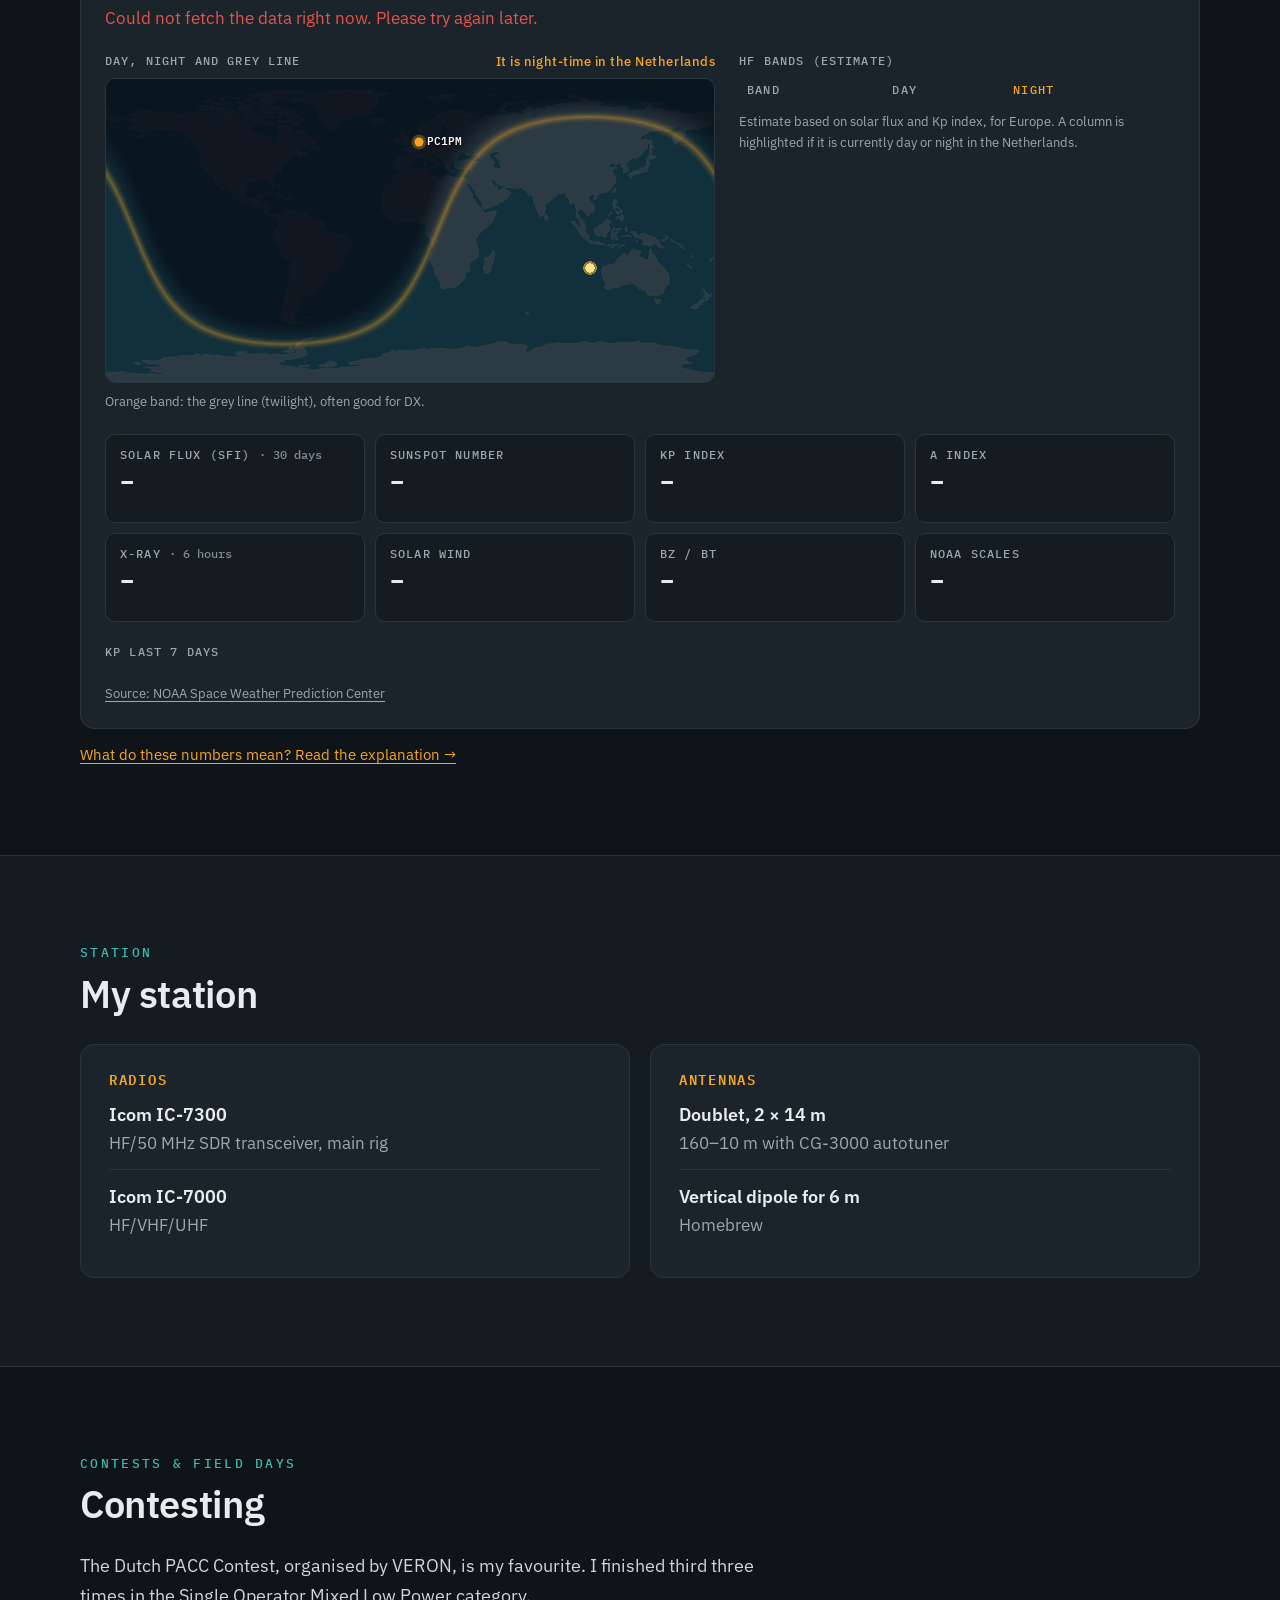
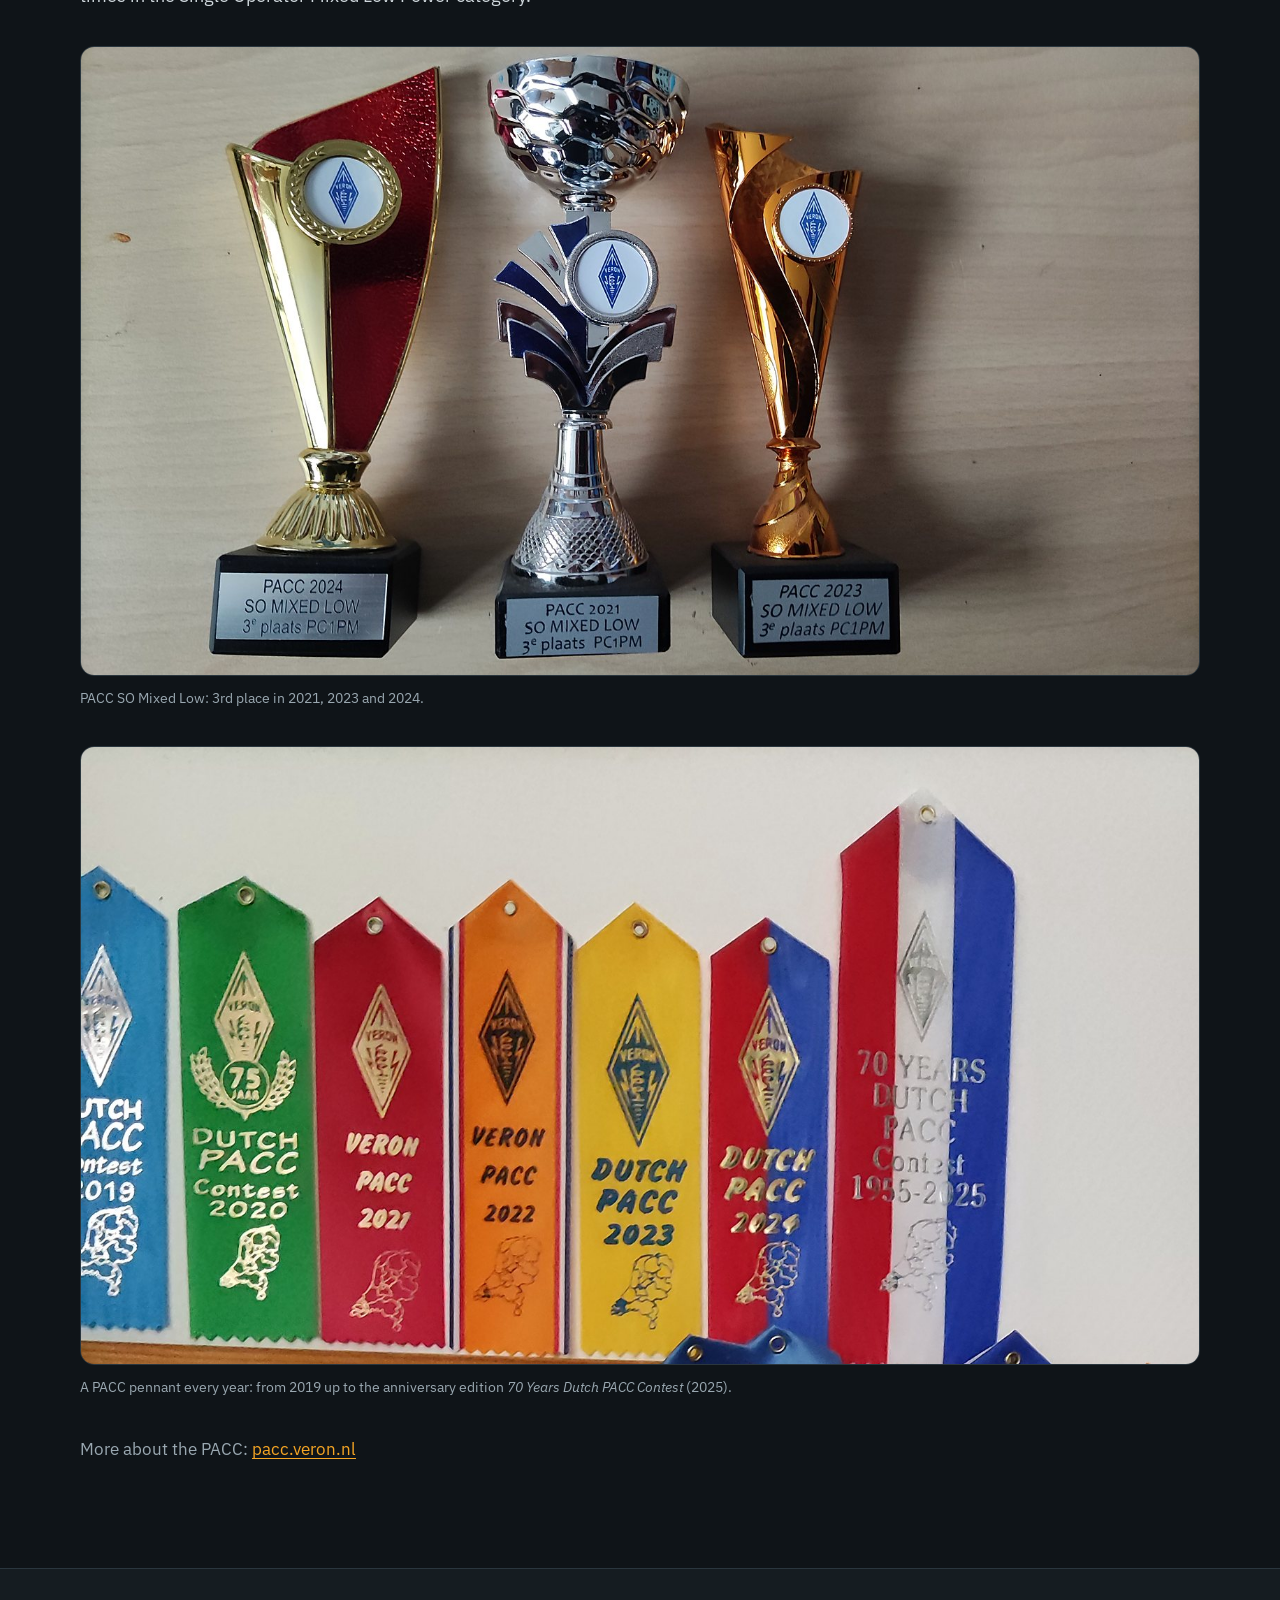
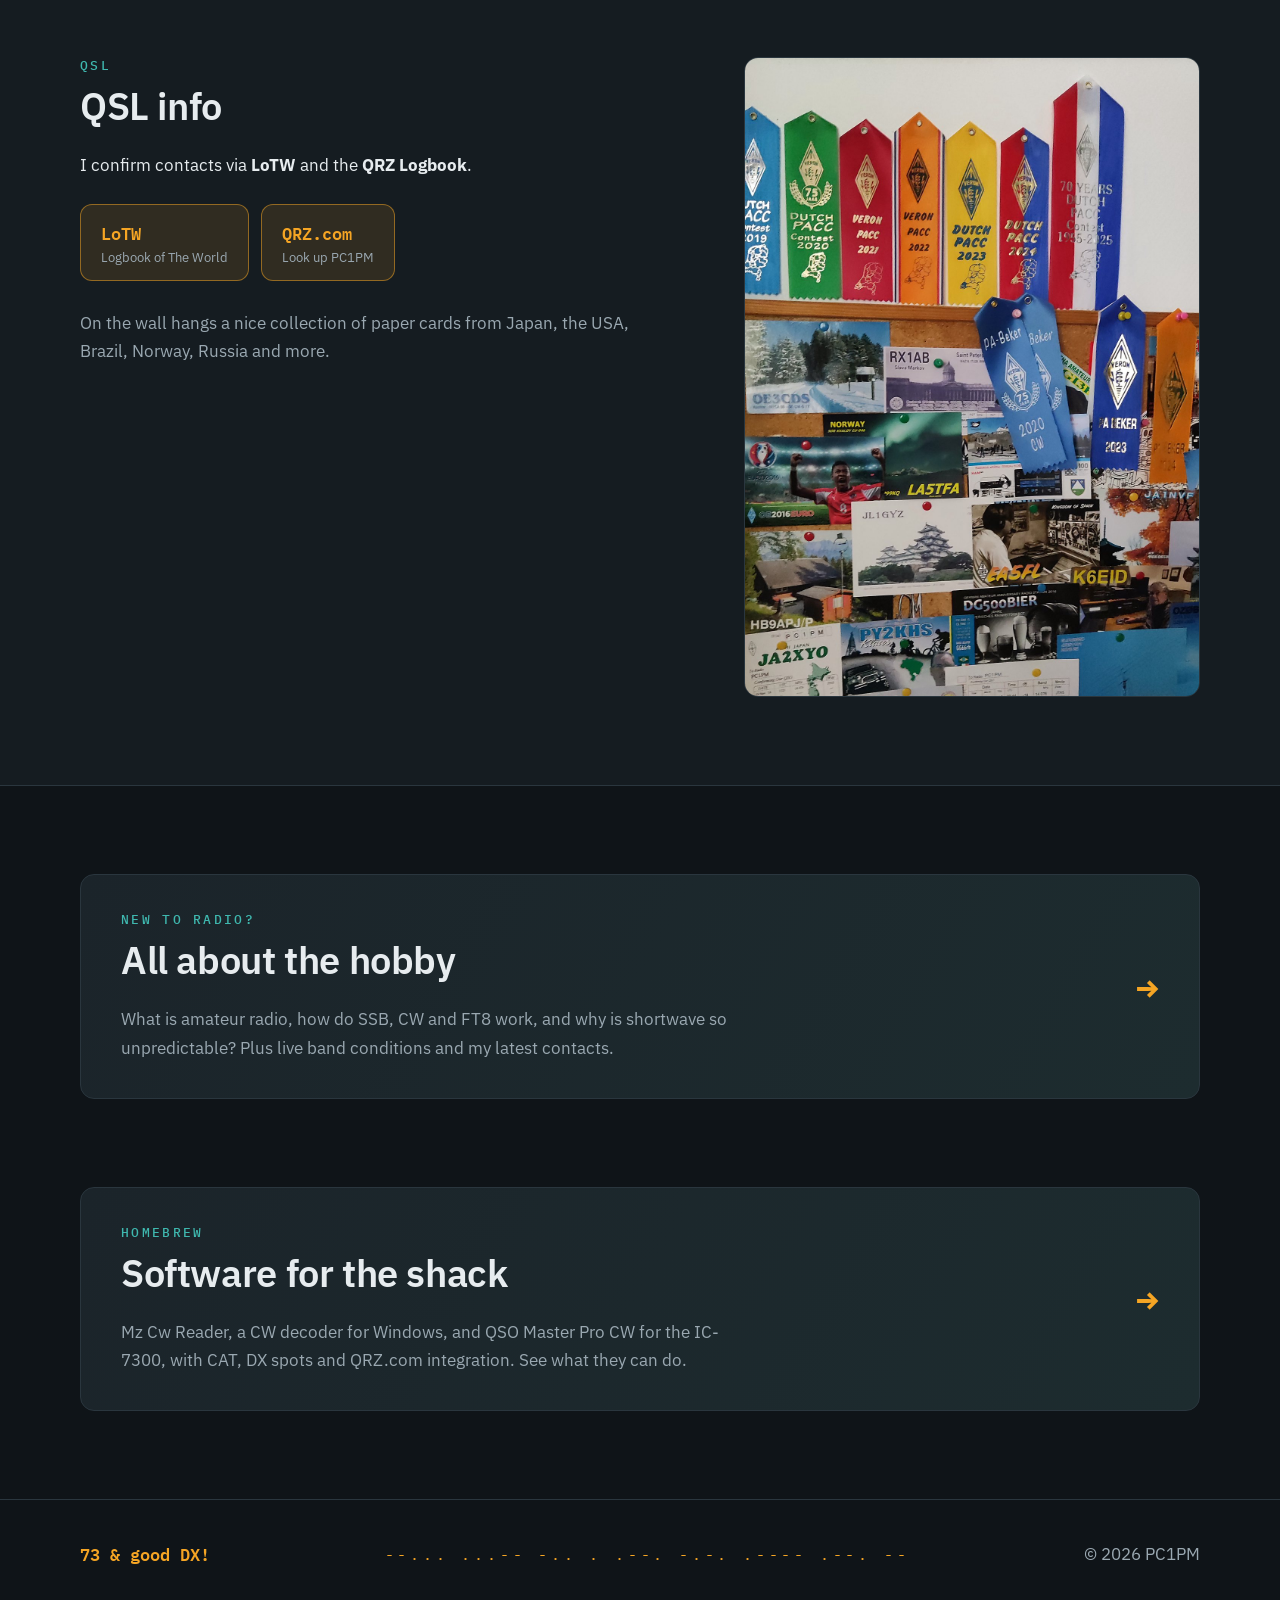
==== commit 409eef88: "Software: nieuwe functie-indeling QSO Master Pro CW IC-7300 met CAT, direct loggen in QRZ.com, call-" ====
--- a/en/index.html
+++ b/en/index.html
@@ -158,7 +158,7 @@
       <div>
         <p class="kicker">Homebrew</p>
         <h2>Software for the shack</h2>
-        <p>Mz Cw Reader, a CW decoder for Windows, and QSO Master Pro CW for CW, RTTY and contesting. See what they can do.</p>
+        <p>Mz Cw Reader, a CW decoder for Windows, and QSO Master Pro CW for the IC-7300, with CAT, DX spots and QRZ.com integration. See what they can do.</p>
       </div>
       <span class="teaser__arrow" aria-hidden="true">→</span>
     </a>
